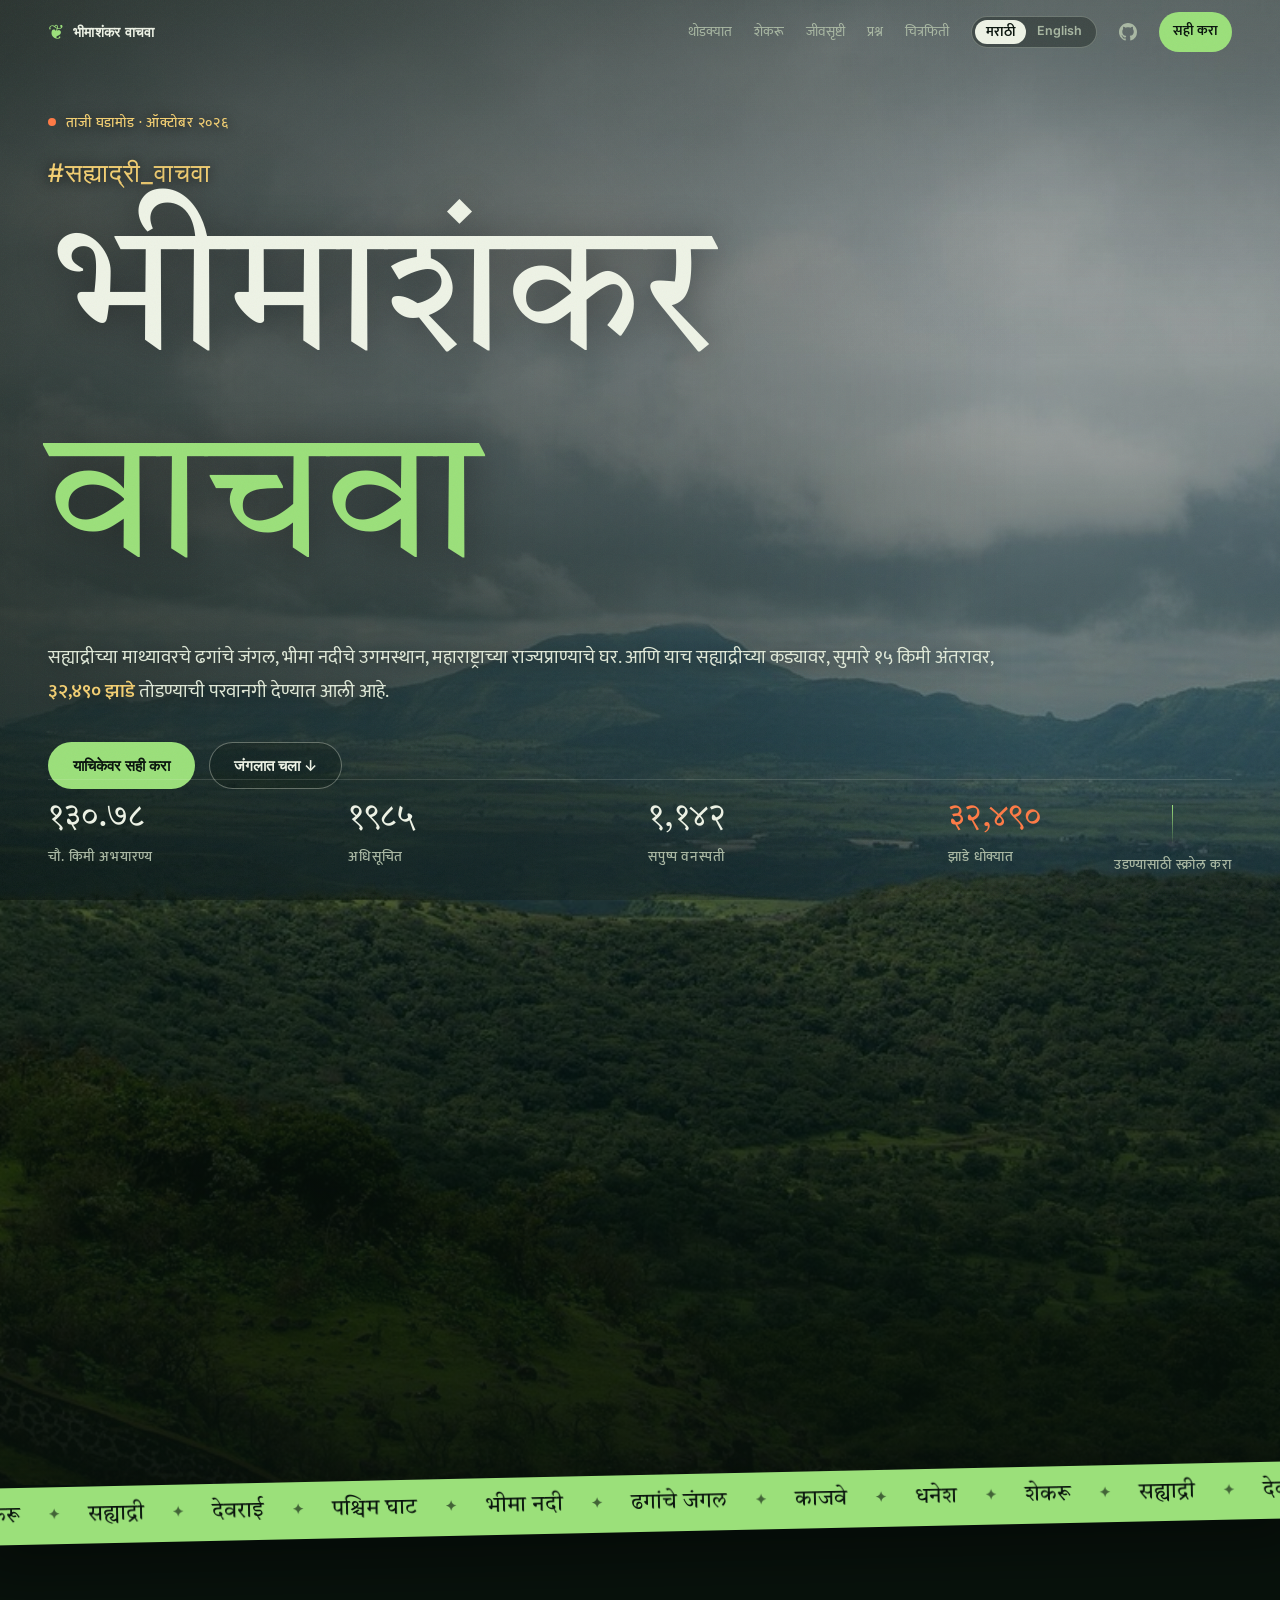
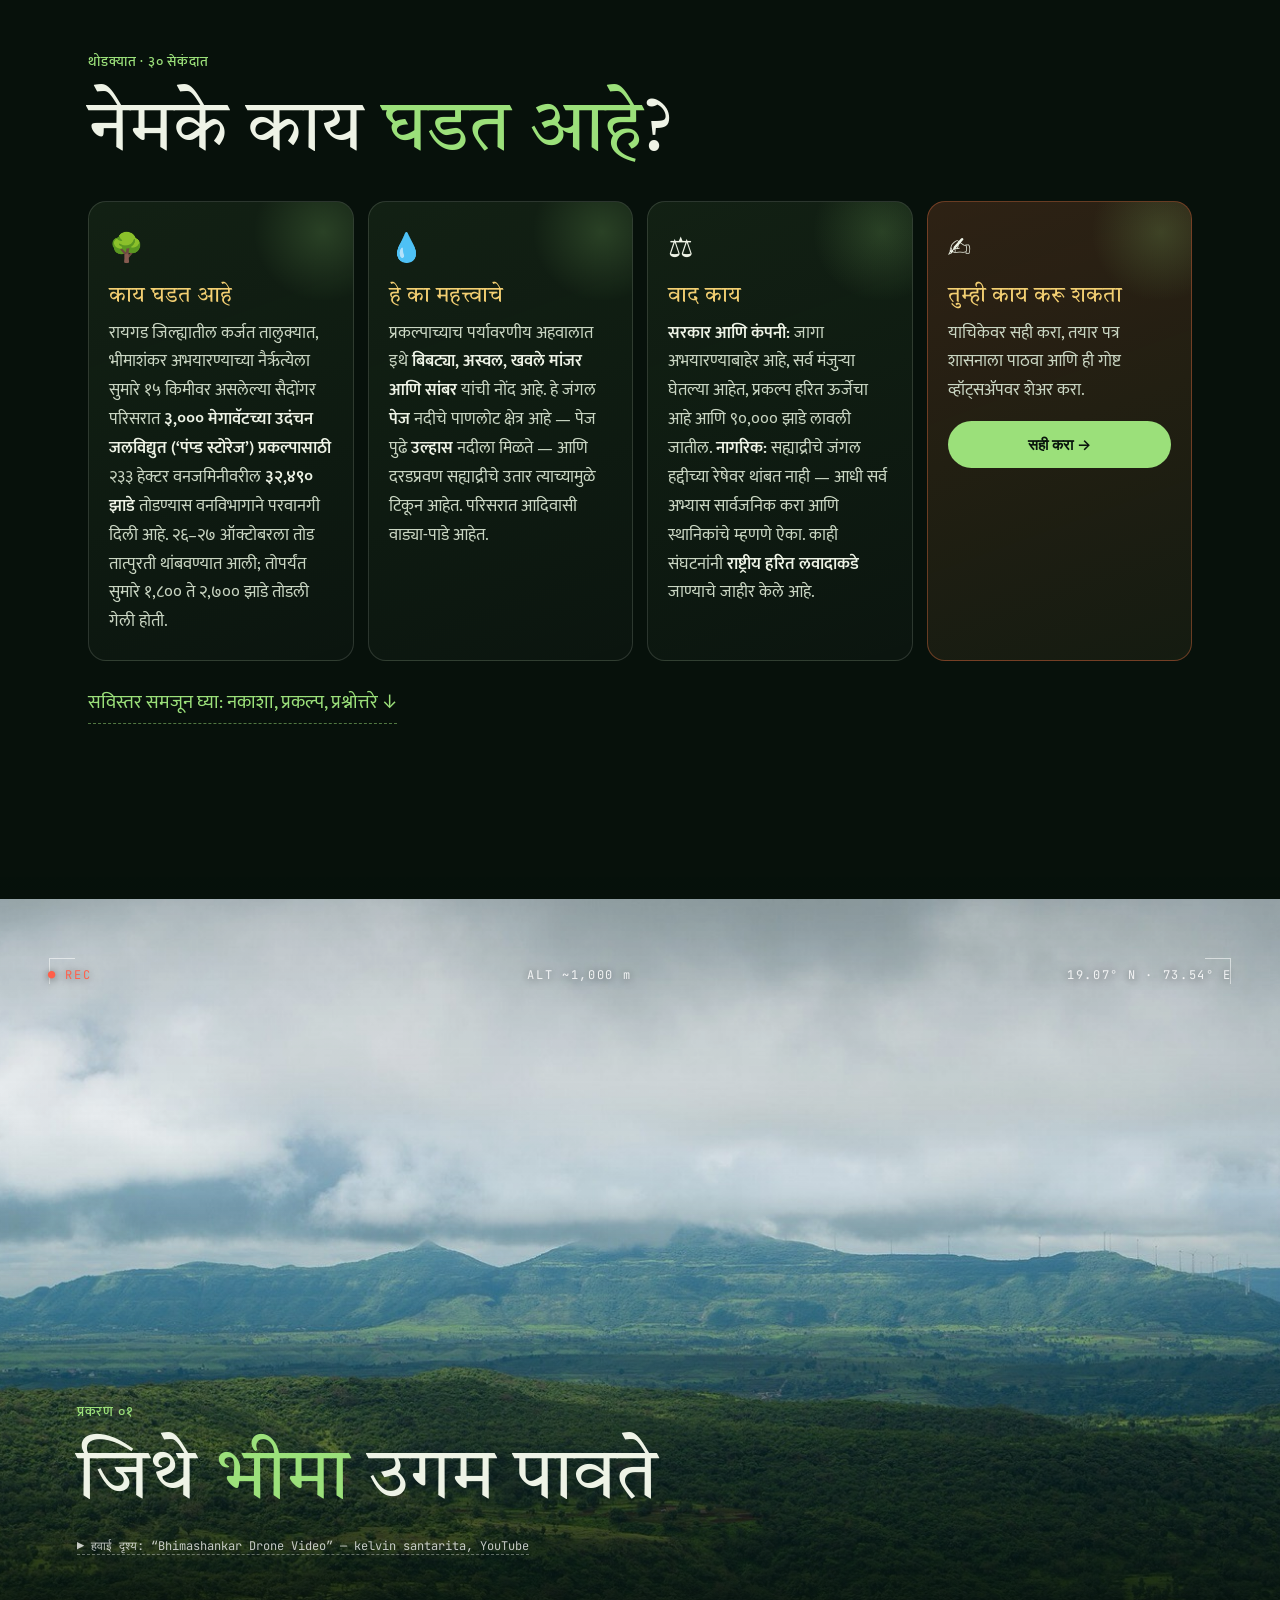
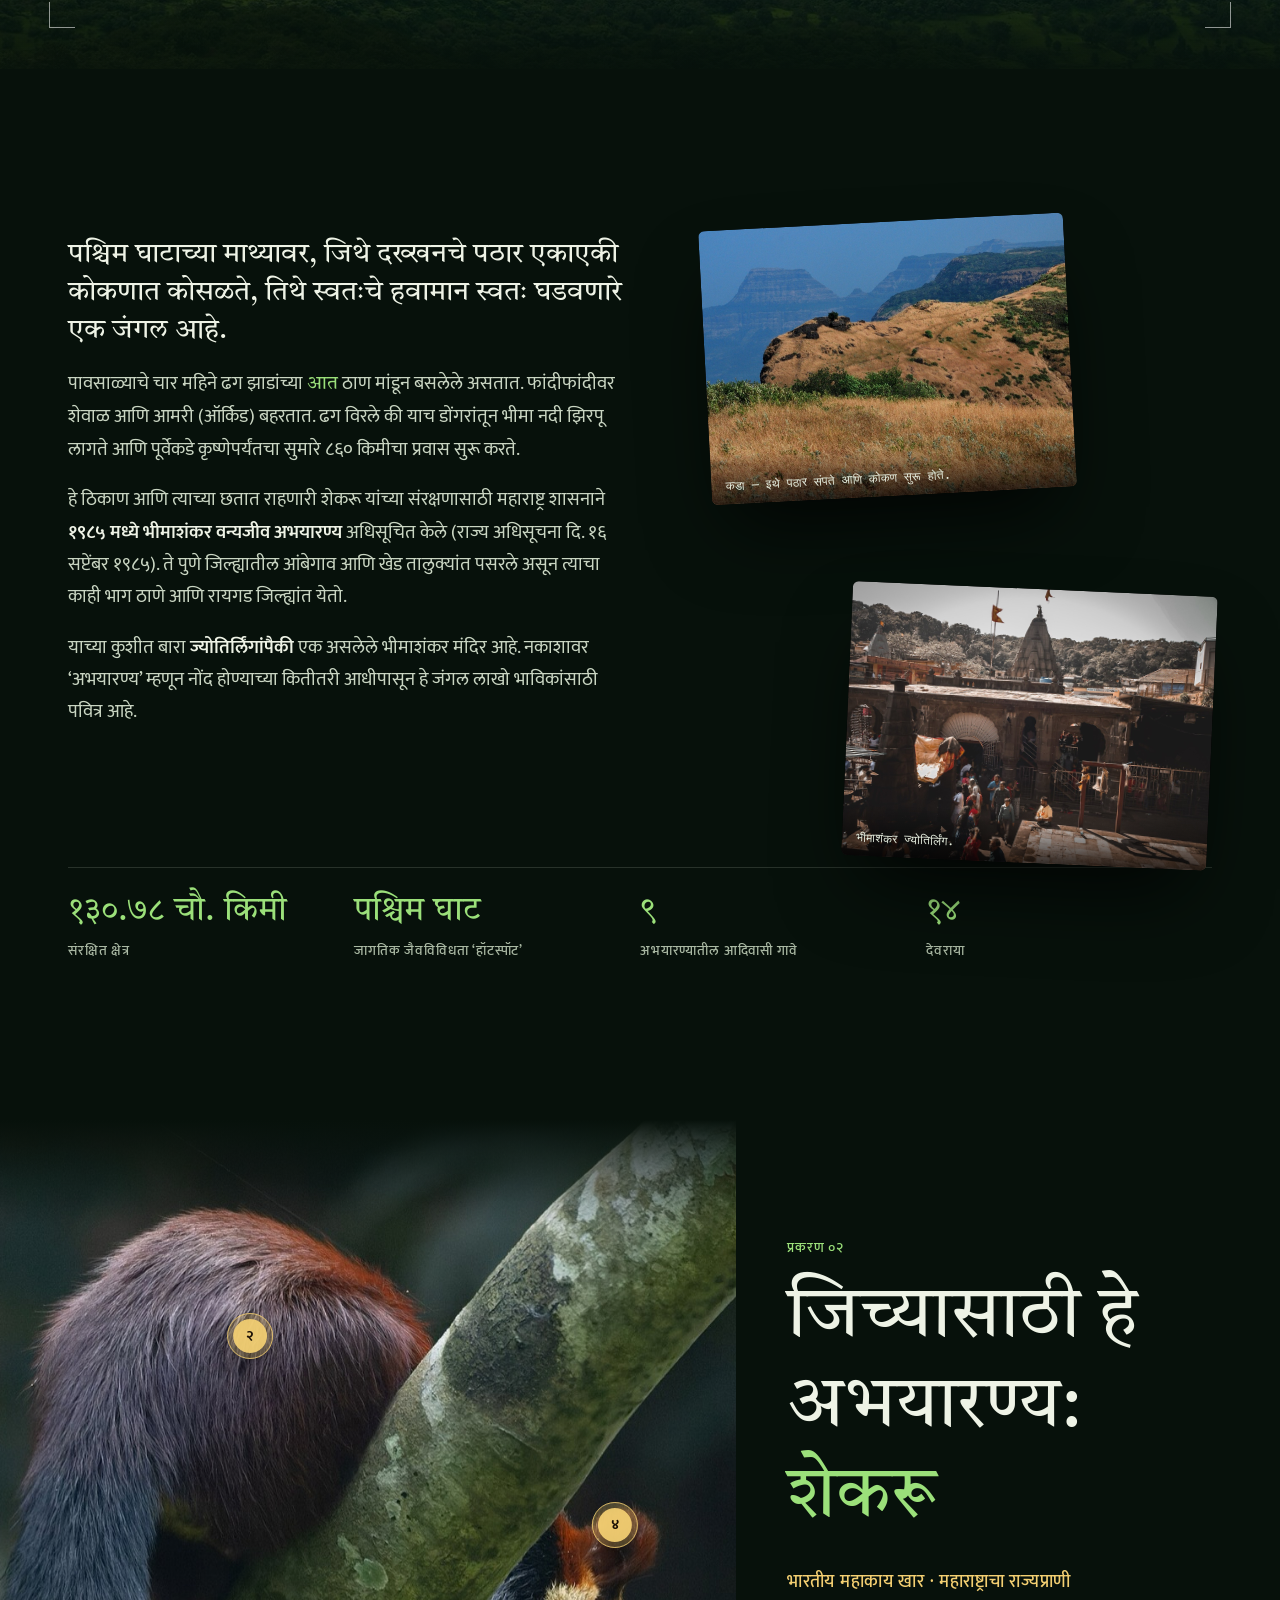
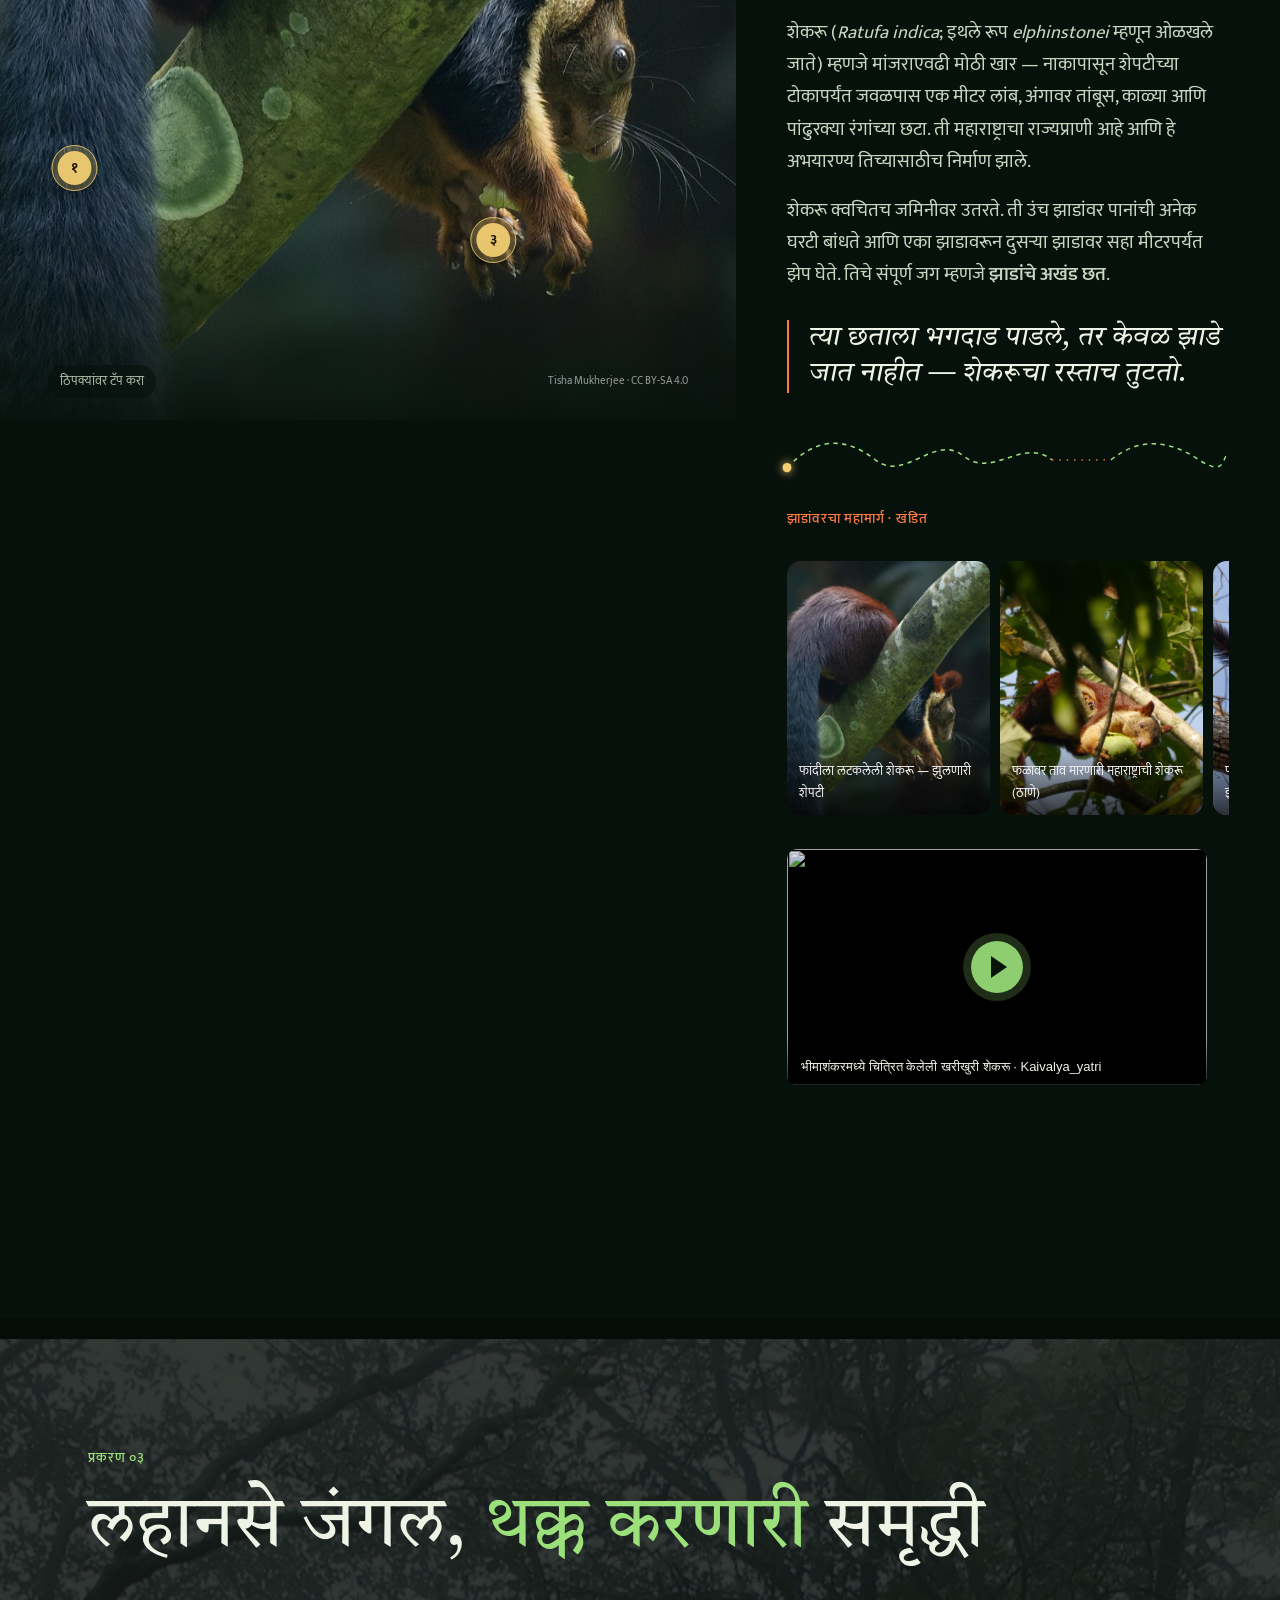
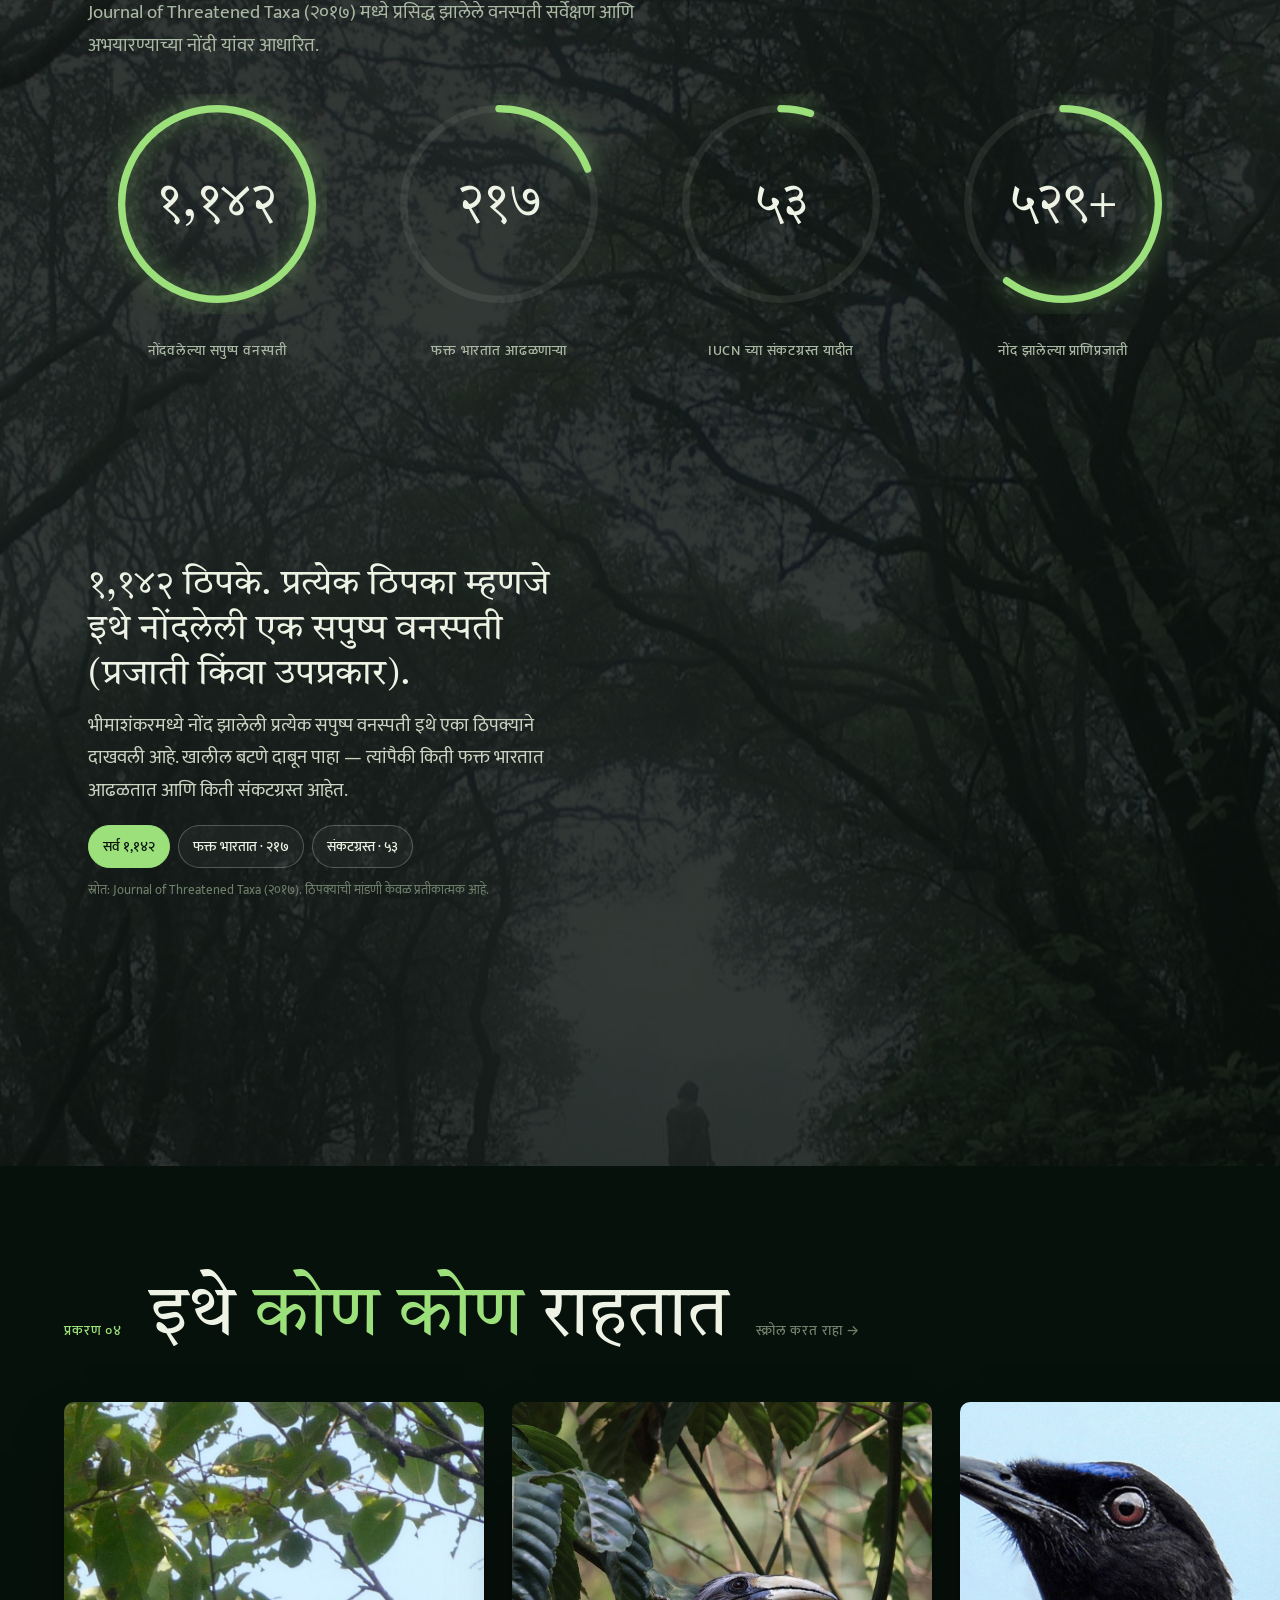
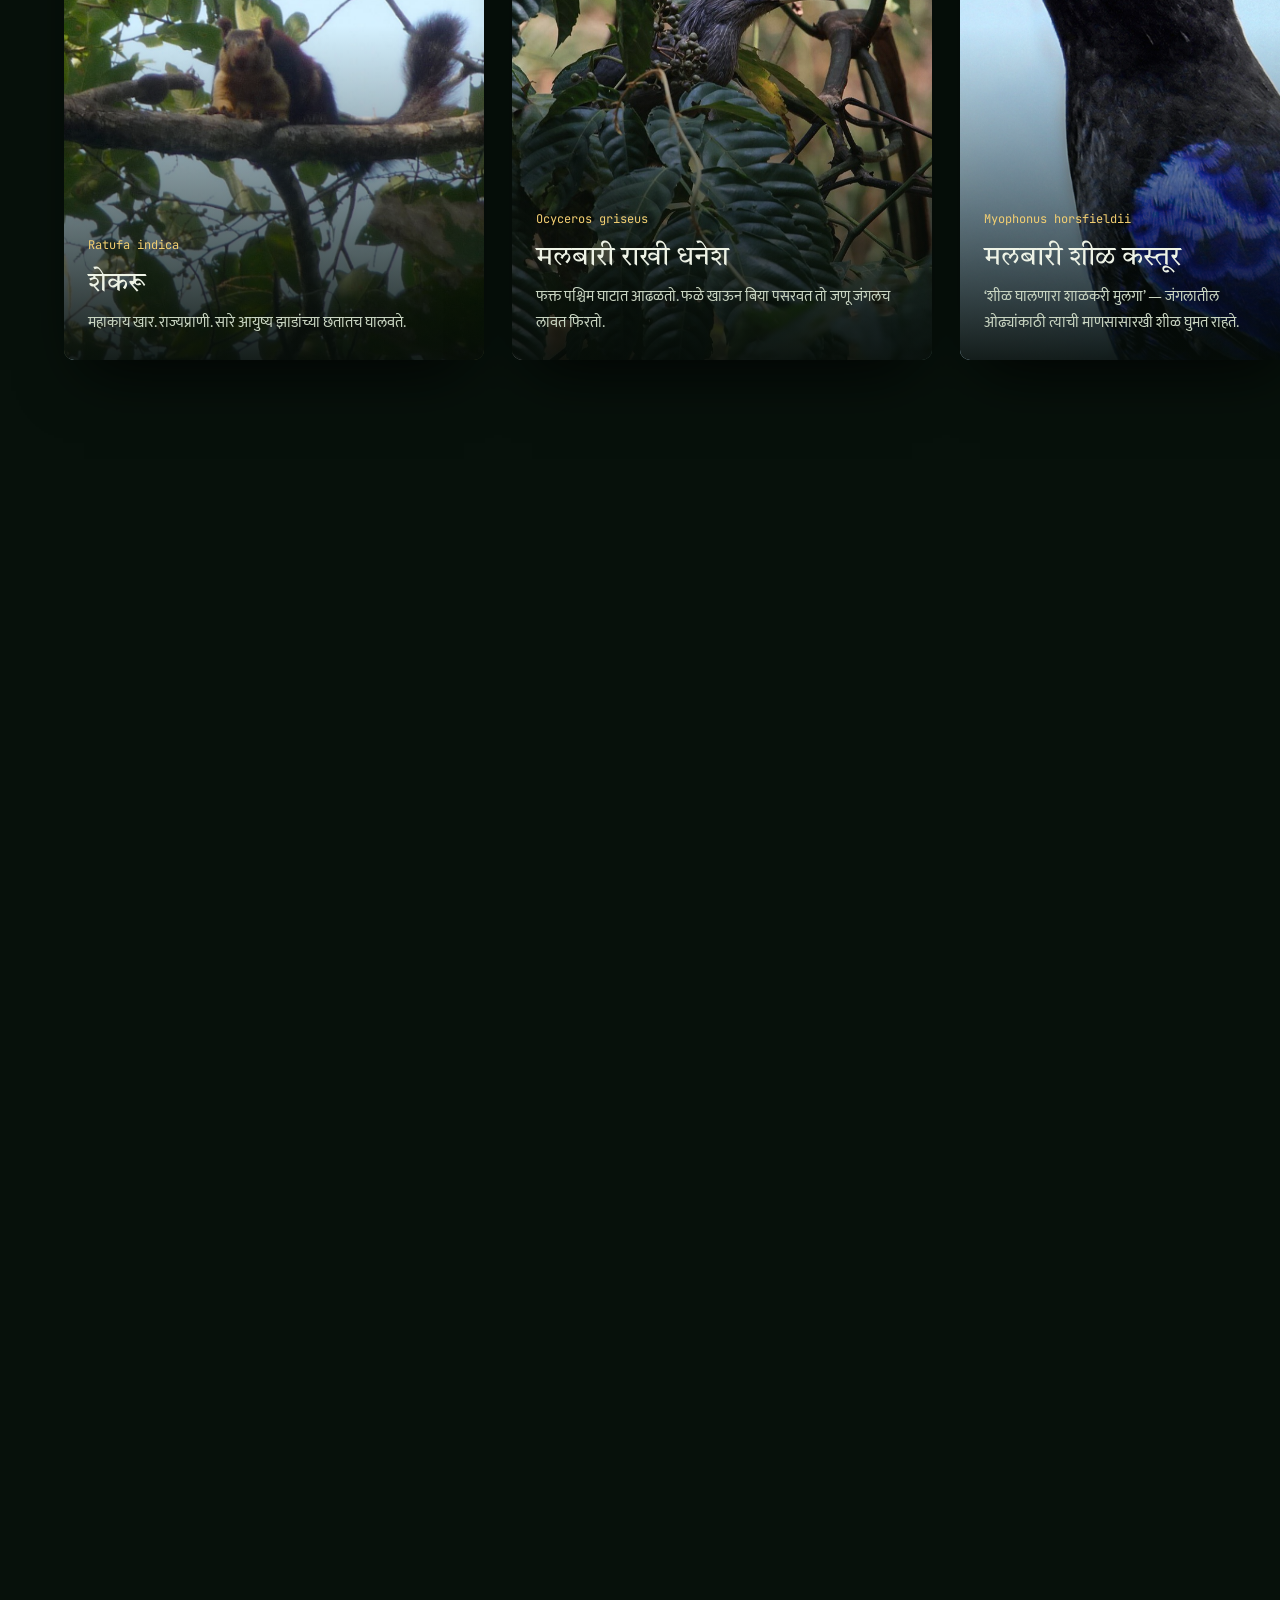
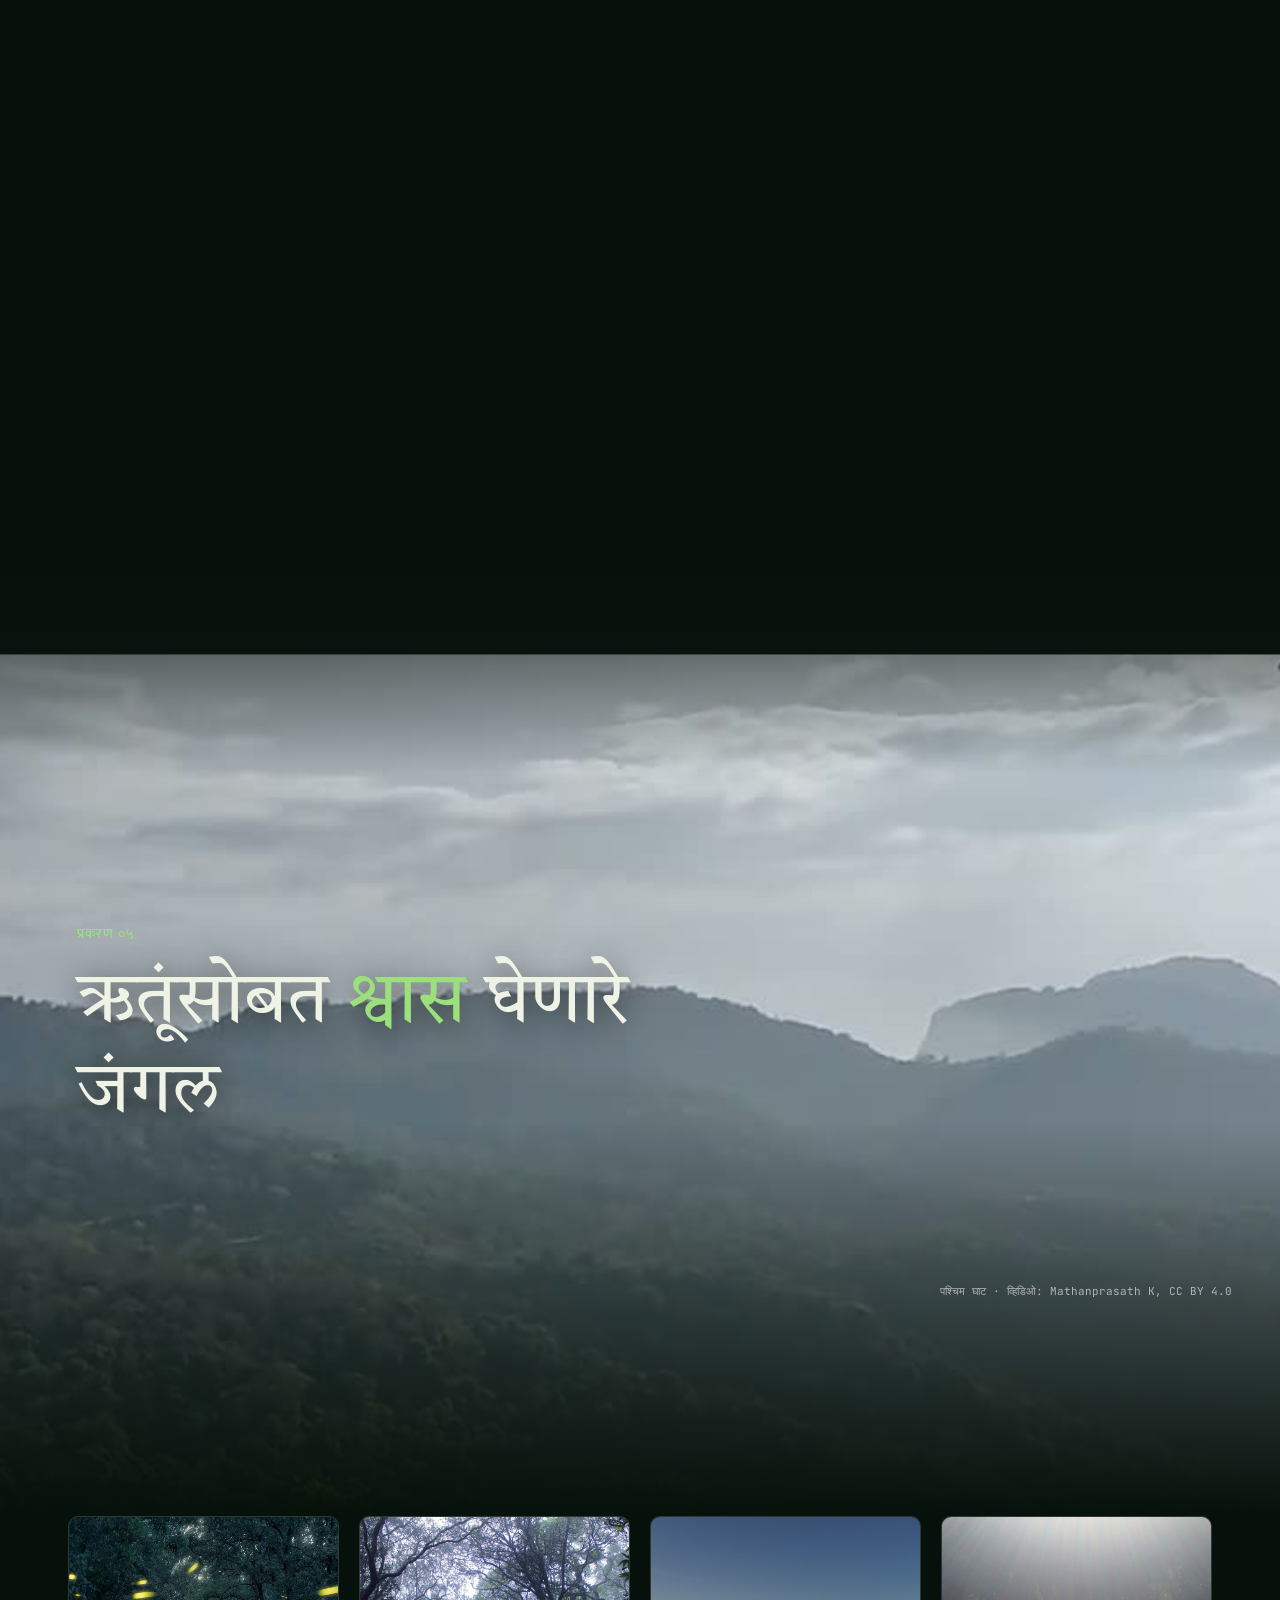
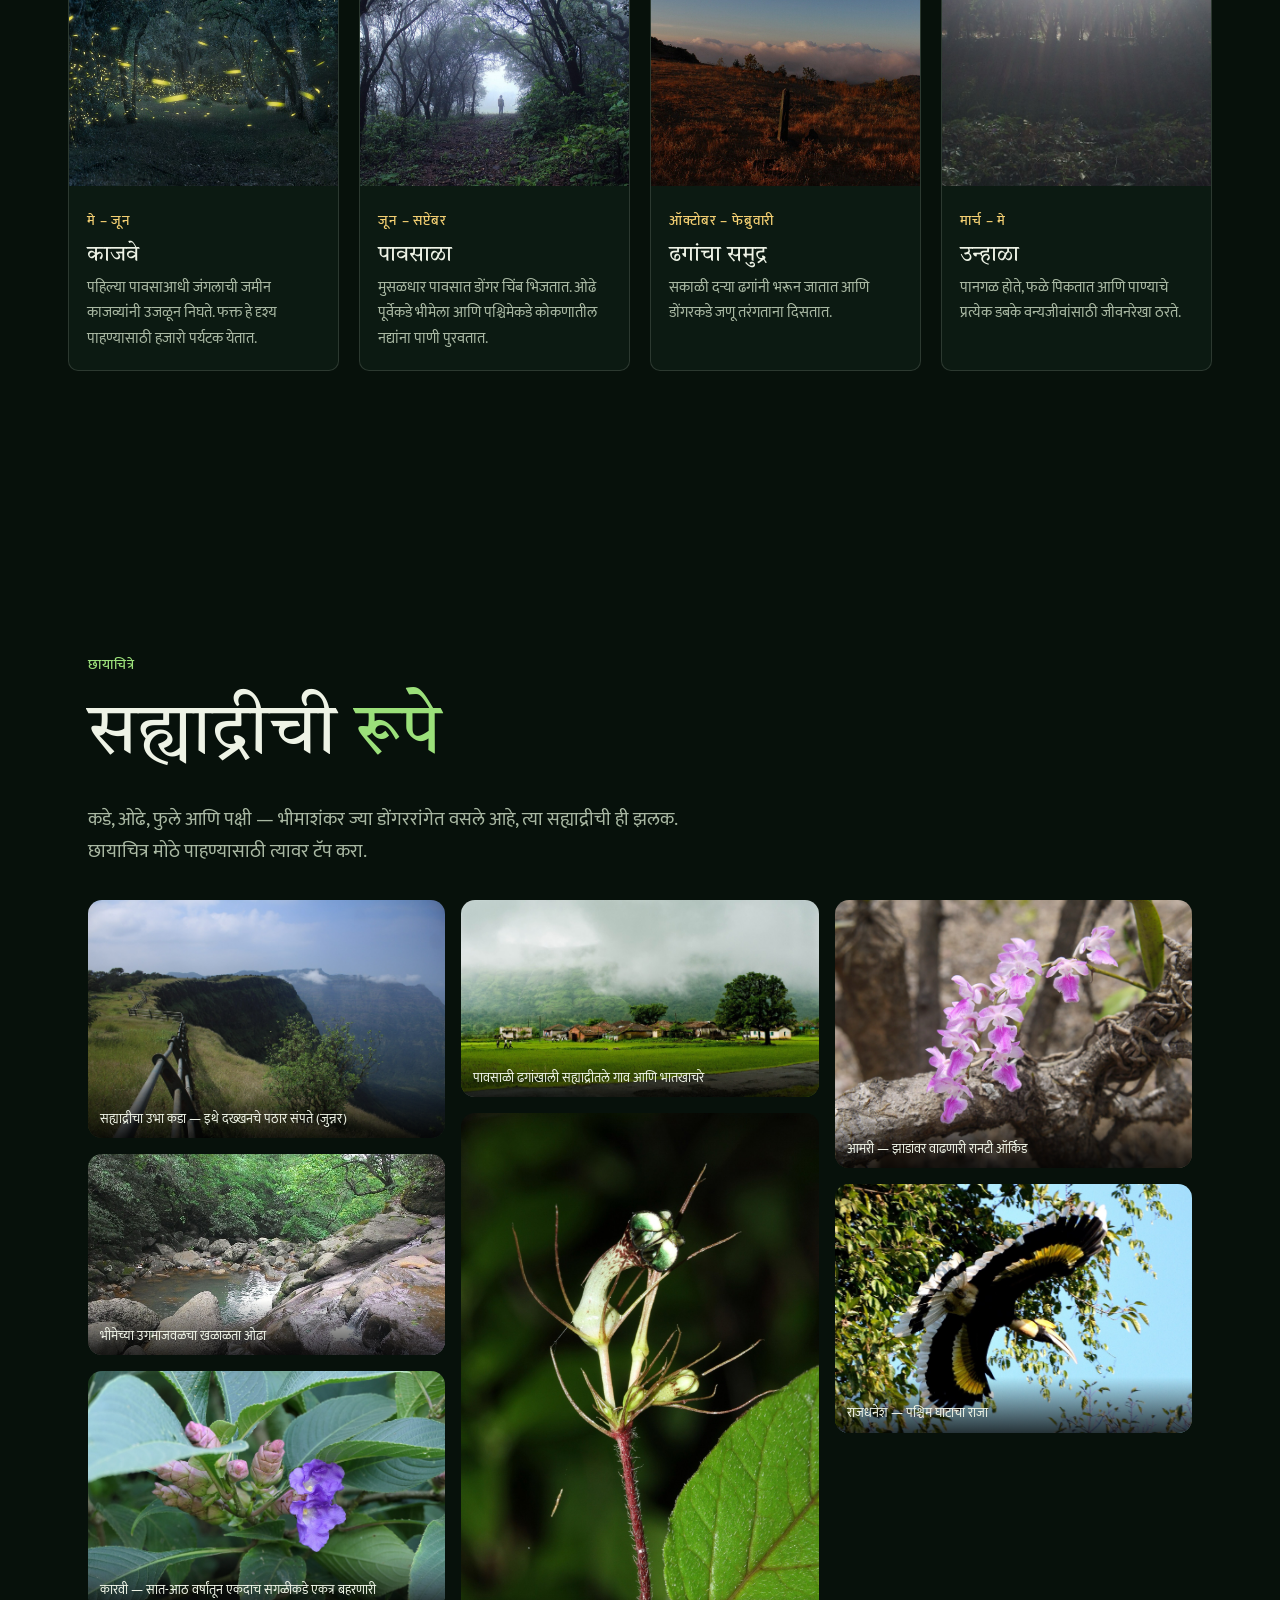
==== index.html @ 5ca63705 "Fact-checked content in both languages, formal Marathi, satellite map with real rivers and sanctuary" ====
<!doctype html>
<html lang="mr">
<head>
<meta charset="utf-8">
<meta name="viewport" content="width=device-width, initial-scale=1">
<title>भीमाशंकर वाचवा</title>
<meta name="description" content="भीमाशंकर — सह्याद्रीच्या माथ्यावरचे ढगांचे जंगल आणि शेकरूचे घर. इथल्या जैवविविधतेची चित्रमय गोष्ट, आणि त्याच सह्याद्रीत, अभयारण्यापासून सुमारे १५ किमीवर, वीजप्रकल्पासाठी होणारी ३२,४९० झाडांची तोड थांबवण्यासाठी याचिका.">
<meta property="og:title" content="भीमाशंकर वाचवा · Save Bhimashankar">
<meta property="og:description" content="१३० चौ. किमी ढगांचे जंगल. एक राज्यप्राणी. आणि त्याच सह्याद्रीत ३२,४९० झाडांवर कुऱ्हाड.">
<meta property="og:image" content="img/hero.jpg">
<meta name="theme-color" content="#08120c">
<link rel="preconnect" href="https://fonts.googleapis.com"><link rel="preconnect" href="https://fonts.gstatic.com" crossorigin>
<link href="https://fonts.googleapis.com/css2?family=Fraunces:ital,opsz,wght@0,9..144,300..800;1,9..144,300..700&family=Inter:wght@400;500;600&family=JetBrains+Mono:wght@400;500&family=Tiro+Devanagari+Marathi:ital@0;1&family=Mukta:wght@300;400;500;600&display=swap" rel="stylesheet">
<link rel="stylesheet" href="style.css?v=38f1c5e9">
<script type="importmap">{"imports":{"three":"https://cdn.jsdelivr.net/npm/three@0.160.0/build/three.module.js","three/addons/":"https://cdn.jsdelivr.net/npm/three@0.160.0/examples/jsm/"}}</script>
<script type="module" src="forest.js?v=a765c463"></script>
<script src="https://cdn.jsdelivr.net/npm/d3@7.9.0/dist/d3.min.js" defer></script>
<script src="issue.js?v=01e0eed6" defer></script>
</head>
<body>
<canvas id="forest" aria-hidden="true"></canvas>
<div class="grain" aria-hidden="true"></div>
<div id="prog"><i></i></div>

<header id="top">
  <a class="brand" href="#hero"><span class="leaf">❦</span> भीमाशंकर वाचवा</a>
  <nav>
    <a class="nl" href="#brief">थोडक्यात</a><a class="nl" href="#shekru">शेकरू</a><a class="nl" href="#life">जीवसृष्टी</a><a class="nl" href="#issue">प्रश्न</a><a class="nl" href="#films">चित्रफिती</a>
    <span class="lsw" role="group" aria-label="Language"><a href="./" lang="mr" class="on" aria-current="page">मराठी</a><a href="en/" lang="en">English</a></span>
    <a class="gh" href="https://github.com/KanurkarPrateek" target="_blank" rel="noopener" aria-label="GitHub"><svg viewBox="0 0 16 16" width="18" height="18"><path fill="currentColor" d="M8 0C3.58 0 0 3.58 0 8c0 3.54 2.29 6.53 5.47 7.59.4.07.55-.17.55-.38 0-.19-.01-.82-.01-1.49-2.01.37-2.53-.49-2.69-.94-.09-.23-.48-.94-.82-1.13-.28-.15-.68-.52-.01-.53.63-.01 1.08.58 1.23.82.72 1.21 1.87.87 2.33.66.07-.52.28-.87.51-1.07-1.78-.2-3.64-.89-3.64-3.95 0-.87.31-1.59.82-2.15-.08-.2-.36-1.02.08-2.12 0 0 .67-.21 2.2.82.64-.18 1.32-.27 2-.27.68 0 1.36.09 2 .27 1.53-1.04 2.2-.82 2.2-.82.44 1.1.16 1.92.08 2.12.51.56.82 1.27.82 2.15 0 3.07-1.87 3.75-3.65 3.95.29.25.54.73.54 1.48 0 1.07-.01 1.93-.01 2.2 0 .21.15.46.55.38A8.013 8.013 0 0016 8c0-4.42-3.58-8-8-8z"/></svg></a>
    <a class="cta" href="#sign">सही करा</a>
  </nav>
</header>

<section id="hero" class="gl-zone" data-scene="hero">
  <div class="hero-in">
    <p class="kicker"><span class="pulse"></span> ताजी घडामोड · ऑक्टोबर २०२६</p>
    <h1><span class="sm">#सह्याद्री_वाचवा</span><span class="lg">भीमाशंकर <em>वाचवा</em></span></h1>
    <p class="lede">सह्याद्रीच्या माथ्यावरचे ढगांचे जंगल, भीमा नदीचे उगमस्थान, महाराष्ट्राच्या राज्यप्राण्याचे घर. आणि याच सह्याद्रीच्या कड्यावर, सुमारे १५ किमी अंतरावर, <b>३२,४९० झाडे</b> तोडण्याची परवानगी देण्यात आली आहे.</p>
    <div class="hero-cta"><a class="btn solid" href="#sign">याचिकेवर सही करा</a><a class="btn ghost" href="#forest-ch">जंगलात चला ↓</a></div>
    <p class="visits" hidden><span class="eye"></span><b data-visits>०</b> जणांनी ही गोष्ट पाहिली</p>
    <div class="hero-foot">
      <div><b>१३०.७८</b><span>चौ. किमी अभयारण्य</span></div>
      <div><b>१९८५</b><span>अधिसूचित</span></div>
      <div><b>१,१४२</b><span>सपुष्प वनस्पती</span></div>
      <div><b>३२,४९०</b><span>झाडे धोक्यात</span></div>
    </div>
  </div>
  <div class="scrollcue"><i></i>उडण्यासाठी स्क्रोल करा</div>
</section>

<div class="ribbon"><div class="track">
  <span>शेकरू</span><b>✦</b><span>सह्याद्री</span><b>✦</b><span>देवराई</span><b>✦</b><span>पश्चिम घाट</span><b>✦</b><span>भीमा नदी</span><b>✦</b><span>ढगांचे जंगल</span><b>✦</b><span>काजवे</span><b>✦</b><span>धनेश</span><b>✦</b><span>शेकरू</span><b>✦</b><span>सह्याद्री</span><b>✦</b><span>देवराई</span><b>✦</b><span>पश्चिम घाट</span><b>✦</b><span>भीमा नदी</span><b>✦</b><span>ढगांचे जंगल</span><b>✦</b><span>काजवे</span><b>✦</b><span>धनेश</span><b>✦</b>
</div></div>

<section id="brief" class="chap solid">
  <div class="wrap">
    <p class="chapno reveal">थोडक्यात · ३० सेकंदात</p>
    <h2 class="reveal">नेमके काय <em>घडत आहे</em>?</h2>
    <div class="brief">
      <article class="bc reveal"><span class="bi">🌳</span><h3>काय घडत आहे</h3><p>रायगड जिल्ह्यातील कर्जत तालुक्यात, भीमाशंकर अभयारण्याच्या नैर्ऋत्येला सुमारे १५ किमीवर असलेल्या सैदोंगर परिसरात <b>३,००० मेगावॅटच्या उदंचन जलविद्युत (‘पंप्ड स्टोरेज’) प्रकल्पासाठी</b> २३३ हेक्टर वनजमिनीवरील <b>३२,४९० झाडे</b> तोडण्यास वनविभागाने परवानगी दिली आहे. २६–२७ ऑक्टोबरला तोड तात्पुरती थांबवण्यात आली; तोपर्यंत सुमारे १,८०० ते २,७०० झाडे तोडली गेली होती.</p></article>
      <article class="bc reveal"><span class="bi">💧</span><h3>हे का महत्त्वाचे</h3><p>प्रकल्पाच्याच पर्यावरणीय अहवालात इथे <b>बिबट्या, अस्वल, खवले मांजर आणि सांबर</b> यांची नोंद आहे. हे जंगल <b>पेज</b> नदीचे पाणलोट क्षेत्र आहे — पेज पुढे <b>उल्हास</b> नदीला मिळते — आणि दरडप्रवण सह्याद्रीचे उतार त्याच्यामुळे टिकून आहेत. परिसरात आदिवासी वाड्या-पाडे आहेत.</p></article>
      <article class="bc reveal"><span class="bi">⚖️</span><h3>वाद काय</h3><p><b>सरकार आणि कंपनी:</b> जागा अभयारण्याबाहेर आहे, सर्व मंजुऱ्या घेतल्या आहेत, प्रकल्प हरित ऊर्जेचा आहे आणि ९०,००० झाडे लावली जातील. <b>नागरिक:</b> सह्याद्रीचे जंगल हद्दीच्या रेषेवर थांबत नाही — आधी सर्व अभ्यास सार्वजनिक करा आणि स्थानिकांचे म्हणणे ऐका. काही संघटनांनी <b>राष्ट्रीय हरित लवादाकडे</b> जाण्याचे जाहीर केले आहे.</p></article>
      <article class="bc act reveal"><span class="bi">✍️</span><h3>तुम्ही काय करू शकता</h3><p>याचिकेवर सही करा, तयार पत्र शासनाला पाठवा आणि ही गोष्ट व्हॉट्सॲपवर शेअर करा.</p><a class="btn solid" href="#sign">सही करा →</a></article>
    </div>
    <a class="more reveal" href="#issue">सविस्तर समजून घ्या: नकाशा, प्रकल्प, प्रश्नोत्तरे ↓</a>
  </div>
</section>

<section id="forest-ch" class="chap solid">
  <div class="drone" data-par>
    <img src="img/hero2.jpg" alt="" class="kb kb-a">
    <div class="ytbg" data-yt="ZCVe-rup3-g" data-start="12"></div>
    <div class="drone-hud"><span>● REC</span><span>ALT ~1,000 m</span><span>19.07° N · 73.54° E</span></div>
    <div class="drone-cap">
      <p class="chapno">प्रकरण ०१</p>
      <h2>जिथे <em>भीमा</em> उगम पावते</h2>
      <a class="vcredit" href="https://www.youtube.com/watch?v=ZCVe-rup3-g" target="_blank" rel="noopener">▶ हवाई दृश्य: “Bhimashankar Drone Video” — kelvin santarita, YouTube</a>
    </div>
  </div>
  <div class="split">
    <div class="txt reveal">
      <p class="big">पश्चिम घाटाच्या माथ्यावर, जिथे दख्खनचे पठार एकाएकी कोकणात कोसळते, तिथे स्वतःचे हवामान स्वतः घडवणारे एक जंगल आहे.</p>
      <p>पावसाळ्याचे चार महिने ढग झाडांच्या <em>आत</em> ठाण मांडून बसलेले असतात. फांदीफांदीवर शेवाळ आणि आमरी (ऑर्किड) बहरतात. ढग विरले की याच डोंगरांतून भीमा नदी झिरपू लागते आणि पूर्वेकडे कृष्णेपर्यंतचा सुमारे ८६० किमीचा प्रवास सुरू करते.</p>
      <p>हे ठिकाण आणि त्याच्या छतात राहणारी शेकरू यांच्या संरक्षणासाठी महाराष्ट्र शासनाने <b>१९८५ मध्ये भीमाशंकर वन्यजीव अभयारण्य</b> अधिसूचित केले (राज्य अधिसूचना दि. १६ सप्टेंबर १९८५). ते पुणे जिल्ह्यातील आंबेगाव आणि खेड तालुक्यांत पसरले असून त्याचा काही भाग ठाणे आणि रायगड जिल्ह्यांत येतो.</p>
      <p>याच्या कुशीत बारा <b>ज्योतिर्लिंगांपैकी</b> एक असलेले भीमाशंकर मंदिर आहे. नकाशावर ‘अभयारण्य’ म्हणून नोंद होण्याच्या कितीतरी आधीपासून हे जंगल लाखो भाविकांसाठी पवित्र आहे.</p>
    </div>
    <div class="stack" data-par="0.12">
      <figure class="ph tilt-l"><img src="img/ghats.jpg" alt="" loading="lazy"><figcaption>कडा — इथे पठार संपते आणि कोकण सुरू होते.</figcaption></figure>
      <figure class="ph tilt-r"><img src="img/temple.jpg" alt="" loading="lazy"><figcaption>भीमाशंकर ज्योतिर्लिंग.</figcaption></figure>
    </div>
  </div>
  <div class="factbar reveal">
    <div><b>१३०.७८ चौ. किमी</b><span>संरक्षित क्षेत्र</span></div>
    <div><b>पश्चिम घाट</b><span>जागतिक जैवविविधता ‘हॉटस्पॉट’</span></div>
    <div><b>९</b><span>अभयारण्यातील आदिवासी गावे</span></div>
    <div><b>१४</b><span>देवराया</span></div>
  </div>
</section>

<section id="shekru" class="chap solid">
  <div class="shekru">
    <div class="sq-head reveal">
      <p class="chapno">प्रकरण ०२</p>
      <h2>जिच्यासाठी हे अभयारण्य: <em>शेकरू</em></h2>
      <p class="mr-line">भारतीय महाकाय खार · महाराष्ट्राचा राज्यप्राणी</p>
    </div>
    <div class="sq-stage">
      <div id="sqPhoto" class="s3d sqp">
        <img class="sqp-img" src="img/x/shekru-hanging.jpg" alt="फांदीवरून खाली लटकलेली शेकरू">
        <button class="hs" data-at="tail" data-x="26" data-y="72" data-t="शेपूट" data-p="जवळपास शरीराइतकेच लांब (सरासरी ४५, कमाल सुमारे ६० सेमी), झुबकेदार शेपूट. सहा मीटरच्या झेपेत तोल सांभाळणारे सुकाणू — आणि झोपताना पांघरूण."><i>१</i></button>
        <button class="hs" data-at="back" data-x="39" data-y="24" data-t="तांबूस-काळी लव" data-p="उत्तर सह्याद्रीतील रूप (अनेकदा <i>elphinstonei</i> म्हणून ओळखले जाणारे): गडद तांबूस-काळी पाठ, पांढुरके पोट. नाकापासून शेपटीच्या टोकापर्यंत जवळपास १ मीटर, वजन दीड ते दोन किलो."><i>२</i></button>
        <button class="hs" data-at="hand" data-x="57" data-y="80" data-t="हात आणि आहार" data-p="फळे, बिया, फुले, कोवळी पाने आणि साल. अन्न दोन्ही हातांत धरून खाते आणि बिया पसरवून नवे जंगल रुजवते."><i>३</i></button>
        <button class="hs" data-at="head" data-x="66" data-y="45" data-t="सावध कान-डोळे" data-p="गरुड आणि बिबट्यांवर सतत नजर. धोका दिसला की मोठ्याने ओरडते किंवा खोडाला अंग चिकटवून निश्चल होते. उंच झाडांवर पानांची अनेक घरटी बांधते."><i>४</i></button>
        <div class="hs-card" role="status"><b></b><p></p><small>बंद करण्यासाठी टॅप करा</small></div>
        <div class="s3d-ui"><span class="s3d-hint">ठिपक्यांवर टॅप करा</span><span class="sqp-cr">Tisha Mukherjee · CC BY-SA 4.0</span></div>
      </div>
    </div>
    <div class="sq-txt reveal">
      <p>शेकरू (<i>Ratufa indica</i>; इथले रूप <i>elphinstonei</i> म्हणून ओळखले जाते) म्हणजे मांजराएवढी मोठी खार — नाकापासून शेपटीच्या टोकापर्यंत जवळपास एक मीटर लांब, अंगावर तांबूस, काळ्या आणि पांढुरक्या रंगांच्या छटा. ती महाराष्ट्राचा राज्यप्राणी आहे आणि हे अभयारण्य तिच्यासाठीच निर्माण झाले.</p>
      <p>शेकरू क्वचितच जमिनीवर उतरते. ती उंच झाडांवर पानांची अनेक घरटी बांधते आणि एका झाडावरून दुसऱ्या झाडावर सहा मीटरपर्यंत झेप घेते. तिचे संपूर्ण जग म्हणजे <b>झाडांचे अखंड छत</b>.</p>
      <div class="pull">त्या छताला भगदाड पाडले, तर केवळ झाडे जात नाहीत — शेकरूचा रस्ताच तुटतो.</div>
      <div class="canopy-line" aria-hidden="true"><svg viewBox="0 0 600 90" preserveAspectRatio="none"><path class="cl" d="M0 60 C 40 20, 80 20, 120 50 S 200 15, 240 45 S 320 20, 360 50"/><path class="cl gap" d="M360 50 L 440 50"/><path class="cl" d="M440 50 C 480 20, 520 25, 560 50 S 590 40, 600 45"/><circle class="sq" r="6" cx="0" cy="60"/></svg><span>झाडांवरचा महामार्ग · खंडित</span></div>
      <div class="sq-gal" id="sqGal"><figure><img src="img/x/shekru-hanging.jpg" alt="" loading="lazy"><figcaption>फांदीला लटकलेली शेकरू — झुलणारी शेपटी</figcaption></figure><figure><img src="img/x/shekru-eating.jpg" alt="" loading="lazy"><figcaption>फळावर ताव मारणारी महाराष्ट्राची शेकरू (ठाणे)</figcaption></figure><figure><img src="img/x/shekru-branch.jpg" alt="" loading="lazy"><figcaption>फांदीवरून धावताना उंचावलेली झुबकेदार शेपटी</figcaption></figure><figure><img src="img/x/shekru-tail.jpg" alt="" loading="lazy"><figcaption>फांदीवर विसावलेली शेकरू</figcaption></figure><figure><img src="img/x/shekru-upside-down.jpg" alt="" loading="lazy"><figcaption>खोडावरून डोके खाली करून उतरताना</figcaption></figure><figure><img src="img/x/shekru-forest.jpg" alt="" loading="lazy"><figcaption>हिरव्या छतात आरामात अंग पसरून पहुडलेली</figcaption></figure></div>
      <button class="yt mini" data-id="wZCeWE-guHY"><img src="https://i.ytimg.com/vi/wZCeWE-guHY/hqdefault.jpg" alt="" loading="lazy"><span class="play"></span><span class="yt-t">भीमाशंकरमध्ये चित्रित केलेली खरीखुरी शेकरू · Kaivalya_yatri</span></button>
    </div>
  </div>
</section>

<section id="numbers" class="chap solid dark">
  <div class="numbers-bg" data-par="0.2"><img src="img/monsoon1.jpg" alt="" loading="lazy"></div>
  <div class="wrap">
    <p class="chapno reveal">प्रकरण ०३</p>
    <h2 class="reveal">लहानसे जंगल, <em>थक्क करणारी</em> समृद्धी</h2>
    <p class="sub reveal">Journal of Threatened Taxa (२०१७) मध्ये प्रसिद्ध झालेले वनस्पती सर्वेक्षण आणि अभयारण्याच्या नोंदी यांवर आधारित.</p>
    <div class="rings">
      <div class="ring reveal" style="--p:1"><svg viewBox="0 0 120 120"><circle class="bg" cx="60" cy="60" r="52"/><circle class="fg" cx="60" cy="60" r="52"/></svg><b data-to="1142">0</b><span>नोंदवलेल्या सपुष्प वनस्पती</span></div>
      <div class="ring reveal" style="--p:.19"><svg viewBox="0 0 120 120"><circle class="bg" cx="60" cy="60" r="52"/><circle class="fg" cx="60" cy="60" r="52"/></svg><b data-to="217">0</b><span>फक्त भारतात आढळणाऱ्या</span></div>
      <div class="ring reveal" style="--p:.05"><svg viewBox="0 0 120 120"><circle class="bg" cx="60" cy="60" r="52"/><circle class="fg" cx="60" cy="60" r="52"/></svg><b data-to="53">0</b><span>IUCN च्या संकटग्रस्त यादीत</span></div>
      <div class="ring reveal" style="--p:.6"><svg viewBox="0 0 120 120"><circle class="bg" cx="60" cy="60" r="52"/><circle class="fg" cx="60" cy="60" r="52"/></svg><b data-to="529" data-suf="+">0</b><span>नोंद झालेल्या प्राणिप्रजाती</span></div>
    </div>
    <div class="flora reveal">
      <div class="flora-txt">
        <h3>१,१४२ ठिपके. प्रत्येक ठिपका म्हणजे इथे नोंदलेली एक सपुष्प वनस्पती (प्रजाती किंवा उपप्रकार).</h3>
        <p>भीमाशंकरमध्ये नोंद झालेली प्रत्येक सपुष्प वनस्पती इथे एका ठिपक्याने दाखवली आहे. खालील बटणे दाबून पाहा — त्यांपैकी किती फक्त भारतात आढळतात आणि किती संकटग्रस्त आहेत.</p>
        <div class="chips" role="group">
          <button class="chip on" data-k="all">सर्व १,१४२</button>
          <button class="chip gold" data-k="end">फक्त भारतात · २१७</button>
          <button class="chip ember" data-k="thr">संकटग्रस्त · ५३</button>
        </div>
        <p class="tiny">स्रोत: Journal of Threatened Taxa (२०१७). ठिपक्यांची मांडणी केवळ प्रतीकात्मक आहे.</p>
      </div>
      <svg id="plants" viewBox="0 0 400 400" role="img" aria-label="१,१४२ वनस्पती प्रजातींचा तक्ता"></svg>
    </div>
  </div>
</section>

<section id="life" class="hscroll">
  <div class="hs-sticky">
    <div class="hs-head"><p class="chapno">प्रकरण ०४</p><h2>इथे <em>कोण कोण</em> राहतात</h2><p class="hint">स्क्रोल करत राहा →</p></div>
    <div class="hs-track">
      <article class="sp"><img src="img/shekru.jpg" alt="" loading="lazy"><div class="sp-t"><i>Ratufa indica</i><h3>शेकरू</h3><p>महाकाय खार. राज्यप्राणी. सारे आयुष्य झाडांच्या छतातच घालवते.</p></div></article>
      <article class="sp"><img src="img/hornbill.jpg" alt="" loading="lazy"><div class="sp-t"><i>Ocyceros griseus</i><h3>मलबारी राखी धनेश</h3><p>फक्त पश्चिम घाटात आढळतो. फळे खाऊन बिया पसरवत तो जणू जंगलच लावत फिरतो.</p></div></article>
      <article class="sp tall"><img src="img/thrush.jpg" alt="" loading="lazy"><div class="sp-t"><i>Myophonus horsfieldii</i><h3>मलबारी शीळ कस्तूर</h3><p>‘शीळ घालणारा शाळकरी मुलगा’ — जंगलातील ओढ्यांकाठी त्याची माणसासारखी शीळ घुमत राहते.</p></div></article>
      <article class="sp tall"><img src="img/x/malabar-pit-viper.jpg" alt="" loading="lazy"><div class="sp-t"><i>Craspedocephalus malabaricus</i><h3>चापड्याचा अधिवास</h3><p>ओलसर, शेवाळलेली झुडपे — जिथे हिरवा चापडा तासन्‌तास स्तब्ध बसून सावजाची वाट पाहतो.</p></div></article>
      <article class="sp"><img src="img/x/malabar-trogon.jpg" alt="" loading="lazy"><div class="sp-t"><i>Harpactes fasciatus</i><h3>मलबारी कर्णा</h3><p>किरमिजी छातीचा लाजाळू पक्षी. फक्त दाट, अखंड जंगलातच आढळतो — म्हणूनच तो जंगलाच्या आरोग्याची खूण मानला जातो.</p></div></article>
      <article class="sp"><img src="img/x/leopard.jpg" alt="" loading="lazy"><div class="sp-t"><i>Panthera pardus</i><h3>बिबट्या</h3><p>अभयारण्यातील सर्वोच्च शिकारी प्राणी. रात्री जंगलातून आणि गावांच्या वेशीलगत दबक्या पावलांनी फिरतो.</p></div></article>
      <article class="sp tall"><img src="img/x/langur.jpg" alt="" loading="lazy"><div class="sp-t"><i>Semnopithecus</i><h3>वानर</h3><p>भीमाशंकर अभयारण्यातच टिपलेले छायाचित्र. पाने, फळे आणि फुले खाणारे हे वानर कळपाने झाडांवर राहतात.</p></div></article>
      <article class="sp tall"><img src="img/x/paradise-flycatcher.jpg" alt="" loading="lazy"><div class="sp-t"><i>Terpsiphone paradisi</i><h3>स्वर्गीय नर्तक</h3><p>नराची पांढरी शेपटी रिबिनीसारखी हवेत लहरते. पावसाळ्यात हा पक्षी घाटातील जंगलांत घरटे बांधतो.</p></div></article>
      <article class="sp"><img src="img/x/blue-mormon.jpg" alt="" loading="lazy"><div class="sp-t"><i>Papilio polymnestor</i><h3>ब्लू मॉरमॉन</h3><p>महाराष्ट्राचे राज्यफुलपाखरू (राणी पाकोळी). पावसाळ्यानंतर जंगलवाटांवर निळ्या मखमलीसारखे तरंगताना दिसते.</p></div></article>
      <article class="sp"><img src="img/x/atlas-moth.jpg" alt="" loading="lazy"><div class="sp-t"><i>Attacus taprobanis</i><h3>ॲटलास पतंग</h3><p>जगातील सर्वांत मोठ्या पतंगांपैकी एक. पंखांची टोके नागाच्या फण्यासारखी दिसतात.</p></div></article>
      <article class="sp"><img src="img/x/gliding-frog.jpg" alt="" loading="lazy"><div class="sp-t"><i>Rhacophorus malabaricus</i><h3>उडता बेडूक</h3><p>पायांच्या बोटांमधील पडद्यांच्या जोरावर एका झाडावरून दुसऱ्या झाडावर तरंगत जातो. हा पश्चिम घाटाचा खास रहिवासी.</p></div></article>
      <article class="sp"><img src="img/mantis.jpg" alt="" loading="lazy"><div class="sp-t"><i>Mantodea</i><h3>प्रार्थना कीटक</h3><p>सूर्यप्रकाशासमोर उमटलेली त्याची आकृती — अभयारण्यातच टिपलेले छायाचित्र.</p></div></article>
      <article class="sp"><img src="img/litsea.jpg" alt="" loading="lazy"><div class="sp-t"><i>Litsea josephii</i><h3>तमालपत्र कुळातील लिट्सिया</h3><p>इथे नोंद झालेल्या १,१४२ सपुष्प वनस्पतींपैकी एक. त्यांपैकी २१७ फक्त भारतातच आढळतात.</p></div></article>
      <article class="sp tall vid"><video src="video/walk.mp4" poster="video/walk.jpg" muted loop playsinline preload="none"></video><div class="sp-t"><i>पश्चिम घाट · व्हिडिओ</i><h3>जंगलाच्या आत</h3><p>पानापानात दडलेले जग — एक पायवाट, असंख्य जीव.</p></div></article>
      <article class="sp txtonly"><div class="sp-t"><i>Xantolis tomentosa</i><h3>खोंबळ, प्राचीन वेल</h3><p>१९८४ मध्ये अभयारण्यातील एका महाकाय वेलीचे वय ८००–१,००० वर्षे असावे, असा अंदाज वर्तवण्यात आला होता. म्हणजे आज दिसणाऱ्या सह्याद्रीतील अनेक किल्ल्यांपेक्षाही ती जुनी असावी.</p></div></article>
      <article class="sp glow"><img src="img/x/glowing-fungi.jpg" alt="" loading="lazy"><div class="sp-t"><i>स्वयंप्रकाशी बुरशी</i><h3>रात्री उजळणारे जंगल</h3><p>पावसाळी रात्री कुजणाऱ्या लाकडावरची बुरशी हिरवट प्रकाशात चमकते. पावसाळ्यापूर्वी लाखो काजवे एकाच लयीत लुकलुकतात.</p></div></article>
      <article class="sp txtonly"><div class="sp-t"><i>आणि बरेच काही</i><h3>बिबट्या · भेकर · पिसोरी · खवले मांजर · सांबर · वानर</h3><p>अन्न आणि पाणी शोधत फिरण्यासाठी ज्यांना अखंड जंगल लागते, असे सस्तन प्राणी.</p></div></article>
    </div>
  </div>
</section>

<section id="seasons" class="chap solid">
  <div class="layers">
    <video class="ly ly1" data-par="0.3" src="video/ghats.mp4" poster="video/ghats.jpg" muted loop playsinline autoplay preload="metadata"></video>
    <div class="ly-txt reveal">
      <p class="chapno">प्रकरण ०५</p>
      <h2>ऋतूंसोबत <em>श्वास</em> घेणारे जंगल</h2>
    </div>
    <span class="ly-credit">पश्चिम घाट · व्हिडिओ: Mathanprasath K, CC BY 4.0</span>
  </div>
  <div class="seasons">
    <div class="season reveal"><img src="img/x/fireflies.jpg" alt="" loading="lazy"><div><b>मे – जून</b><h3>काजवे</h3><p>पहिल्या पावसाआधी जंगलाची जमीन काजव्यांनी उजळून निघते. फक्त हे दृश्य पाहण्यासाठी हजारो पर्यटक येतात.</p></div></div>
    <div class="season reveal"><img src="img/x/misty-trail.jpg" alt="" loading="lazy"><div><b>जून – सप्टेंबर</b><h3>पावसाळा</h3><p>मुसळधार पावसात डोंगर चिंब भिजतात. ओढे पूर्वेकडे भीमेला आणि पश्चिमेकडे कोकणातील नद्यांना पाणी पुरवतात.</p></div></div>
    <div class="season reveal"><img src="img/sunrise1.jpg" alt="" loading="lazy"><div><b>ऑक्टोबर – फेब्रुवारी</b><h3>ढगांचा समुद्र</h3><p>सकाळी दऱ्या ढगांनी भरून जातात आणि डोंगरकडे जणू तरंगताना दिसतात.</p></div></div>
    <div class="season reveal"><img src="img/morning.jpg" alt="" loading="lazy"><div><b>मार्च – मे</b><h3>उन्हाळा</h3><p>पानगळ होते, फळे पिकतात आणि पाण्याचे प्रत्येक डबके वन्यजीवांसाठी जीवनरेखा ठरते.</p></div></div>
  </div>
</section>

<section id="sahyadri" class="chap solid">
  <div class="wrap">
    <p class="chapno reveal">छायाचित्रे</p>
    <h2 class="reveal">सह्याद्रीची <em>रूपे</em></h2>
    <p class="sub reveal">कडे, ओढे, फुले आणि पक्षी — भीमाशंकर ज्या डोंगररांगेत वसले आहे, त्या सह्याद्रीची ही झलक. छायाचित्र मोठे पाहण्यासाठी त्यावर टॅप करा.</p>
    <div class="mosaic"><figure class="w2"><img src="img/x/sahyadri-cliff.jpg" alt="" loading="lazy"><figcaption>सह्याद्रीचा उभा कडा — इथे दख्खनचे पठार संपते (जुन्नर)</figcaption></figure><figure class=""><img src="img/x/bhima-source.jpg" alt="" loading="lazy"><figcaption>भीमेच्या उगमाजवळचा खळाळता ओढा</figcaption></figure><figure class=""><img src="img/x/karvi.jpg" alt="" loading="lazy"><figcaption>कारवी — सात-आठ वर्षांतून एकदाच सगळीकडे एकत्र बहरणारी</figcaption></figure><figure class=""><img src="img/x/misty-gorge.jpg" alt="" loading="lazy"><figcaption>ढगांत लपेटलेली पावसाळी दरी</figcaption></figure><figure class="w2"><img src="img/x/monsoon-village.jpg" alt="" loading="lazy"><figcaption>पावसाळी ढगांखाली सह्याद्रीतले गाव आणि भातखाचरे</figcaption></figure><figure class="t2"><img src="img/x/ceropegia.jpg" alt="" loading="lazy"><figcaption>कंदीलपुष्प — पश्चिम घाटातली दुर्मिळ वेल</figcaption></figure><figure class=""><img src="img/x/foxtail-orchid.jpg" alt="" loading="lazy"><figcaption>आमरी — झाडांवर वाढणारी रानटी ऑर्किड</figcaption></figure><figure class=""><img src="img/x/great-hornbill.jpg" alt="" loading="lazy"><figcaption>राजधनेश — पश्चिम घाटाचा राजा</figcaption></figure></div>
  </div>
</section>

<section id="films" class="chap dark">
  <div class="wrap">
    <p class="chapno reveal">चित्रफिती</p>
    <h2 class="reveal">आकाशातून <em>भीमाशंकर</em></h2>
    <p class="sub reveal">ड्रोनने टिपलेल्या चित्रफिती आणि लघुपट. हे जंगल कॅमेऱ्यात टिपणाऱ्या निर्मात्यांचे मनःपूर्वक आभार. व्हिडिओ YouTube वरून प्ले होतात.</p>
    <div class="cinema reveal">
      <div class="screen"><button class="yt big" data-id="2MoN9P4DWwQ"><img src="https://i.ytimg.com/vi/2MoN9P4DWwQ/hqdefault.jpg" alt="" loading="lazy"><span class="play"></span></button>
        <div class="now"><b id="nowT">भीमाशंकर इको-टूरिझम फिल्म</b><span id="nowC">Maharashtra Forest · 10:18</span></div></div>
      <ul class="reel">
        <li class="on" data-id="2MoN9P4DWwQ" data-c="Maharashtra Forest · 10:18"><img src="https://i.ytimg.com/vi/2MoN9P4DWwQ/mqdefault.jpg" alt="" loading="lazy"><div><b>भीमाशंकर इको-टूरिझम फिल्म</b><span>महाराष्ट्र वनविभाग (अधिकृत)</span></div></li>
        <li data-id="CWHjtzSfxr8" data-c="Daily life · 3:30"><img src="https://i.ytimg.com/vi/CWHjtzSfxr8/mqdefault.jpg" alt="" loading="lazy"><div><b>श्रावणातील भीमाशंकर — पवित्र जंगल</b><span>Daily life · ड्रोन</span></div></li>
        <li data-id="ZCVe-rup3-g" data-c="kelvin santarita · 4:14"><img src="https://i.ytimg.com/vi/ZCVe-rup3-g/mqdefault.jpg" alt="" loading="lazy"><div><b>भीमाशंकर ड्रोन व्हिडिओ</b><span>kelvin santarita · 1440p</span></div></li>
        <li data-id="K4hUbWnptSU" data-c="DocTourer Shashvat · 15:02"><img src="https://i.ytimg.com/vi/K4hUbWnptSU/mqdefault.jpg" alt="" loading="lazy"><div><b>पावसाळ्यातील भीमाशंकर — ड्रोन दृश्ये</b><span>DocTourer Shashvat</span></div></li>
        <li data-id="NqrKVazt-VQ" data-c="Akash Thakur · 0:40"><img src="https://i.ytimg.com/vi/NqrKVazt-VQ/mqdefault.jpg" alt="" loading="lazy"><div><b>भीमाशंकर ट्रेक — ड्रोनच्या नजरेतून</b><span>Akash Thakur</span></div></li>
        <li data-id="KyfTtZYk8SE" data-c="Calm Wilderness · 20:57"><img src="https://i.ytimg.com/vi/KyfTtZYk8SE/mqdefault.jpg" alt="" loading="lazy"><div><b>भीमाशंकर आणि काजव्यांची मैफल</b><span>Calm Wilderness</span></div></li>
      </ul>
    </div>
  </div>
</section>

<section id="people" class="chap solid dark">
  <div class="split rev">
    <div class="stack" data-par="0.1">
      <figure class="ph tilt-r"><img src="img/herbs.jpg" alt="" loading="lazy"><figcaption>मंदिराजवळ स्थानिक विक्रेते विकत असलेल्या वनौषधी.</figcaption></figure>
      <figure class="ph tilt-l"><img src="img/x/devrai.jpg" alt="" loading="lazy"><figcaption>देवराई — देवाच्या नावाने राखलेले, शेवाळलेले जंगल (जुन्नर).</figcaption></figure>
    </div>
    <div class="txt reveal">
      <p class="chapno">प्रकरण ०६</p>
      <h2><em>लोकांनी</em> जपलेले जंगल</h2>
      <p class="big">हे जंगल निर्मनुष्य नाही. महादेव कोळी आणि कातकरी आदिवासी कुटुंबे पिढ्यान्‌पिढ्या या जंगलात आणि आसपास राहत आली आहेत.</p>
      <p>त्यांच्या <b>देवराया</b> म्हणजे देवाला वाहिलेल्या पवित्र राया. त्या देवाच्या मालकीच्या मानल्या जातात, म्हणून तिथले झाड कोणी तोडत नाही. अभयारण्यात अशा चौदा देवराया आजही टिकून आहेत; काहींमध्ये या परिसरातील सर्वांत जुनी झाडे आहेत.</p>
      <p>महिलांचे बचत गट <b>भीमाशंकर मध</b> गोळा करून विकतात; येळवलीसारख्या गावांत ग्रामस्थ स्वतः ट्रेकर्ससाठी निसर्ग-पर्यटन चालवतात. कातकरी समाजाला ‘आदिम जमात’ (विशेषतः असुरक्षित आदिवासी गट) म्हणून मान्यता आहे. या जंगलाबाबतचे निर्णय म्हणजे थेट त्यांच्या जगण्याबाबतचे निर्णय.</p>
    </div>
  </div>
</section>

<section id="issue" class="chap solid">
  <div class="wrap">
    <p class="chapno warn reveal">प्रकरण ०७ · प्रश्न समजून घ्या</p>
    <h2 class="reveal">प्रश्न <em>नेमका</em> काय आहे?</h2>
    <p class="sub reveal">घोषणाबाजी बाजूला ठेवून, पाच टप्प्यांत: कुठे, काय, किती, केव्हा आणि तुमचे प्रश्न.</p>

    <div class="ib reveal">
      <div class="ib-h"><span class="ib-n">१</span><h3>हे ठिकाण कुठे आहे?</h3></div>
      <div class="ib-grid map-grid">
        <div class="mapbox"><svg id="map" viewBox="0 0 760 860" role="img" aria-label="मुंबई, पुणे, कर्जत आणि भीमाशंकरचा नकाशा"></svg></div>
        <div class="ib-txt">
          <p>भीमाशंकर अभयारण्य पुणे जिल्ह्यात, सह्याद्रीच्या माथ्यावर आहे. अभयारण्याच्या नैर्ऋत्येला सुमारे १५ किमीवर हाच कडा रायगड जिल्ह्यातील कर्जत तालुक्यात उतरतो. प्रकल्पाची जागा याच उतारांवर आणि वरच्या <b>ढाक पठारावर</b> आहे — <b>पाली, पोटल, सैदोंगर, आंबोट, ढाक आणि भालीवाडी</b> या गावांच्या परिसरात, कर्जत शहराच्या पूर्वेला सुमारे १० किमीवर.</p>
          <p>याच पठारावर उगम पावणारी <b>पेज</b> ही लहान, पावसाळी नदी वायव्येकडे वाहत भिवपुरीजवळ उल्हास नदीला मिळते. उल्हास पुढे बदलापूर, उल्हासनगर आणि कल्याणवरून वाहते आणि लाखो लोकांना पिण्याचे पाणी पुरवते.</p>
          <p class="tiny">उपग्रह छायाचित्र: Esri World Imagery. नद्या आणि अभयारण्याची सीमा: OpenStreetMap. प्रकल्पाचे स्थान अधिकृत कागदपत्रांतील जलाशयांच्या निर्देशांकांनुसार.</p>
        </div>
      </div>
    </div>

    <div class="ib reveal">
      <div class="ib-h"><span class="ib-n">२</span><h3>हा प्रकल्प काय आहे?</h3></div>
      <div class="ib-grid">
        <div class="psp" id="psp" data-mode="store">
          <svg viewBox="0 0 400 260" role="img" aria-label="उदंचन जलविद्युत प्रकल्प कसा चालतो">
            <defs>
              <linearGradient id="pspSky" x1="0" y1="0" x2="0" y2="1"><stop offset="0" class="sky1"/><stop offset="1" class="sky2"/></linearGradient>
              <linearGradient id="pspHill" x1="0" y1="0" x2="0" y2="1"><stop offset="0" stop-color="#2f5a2a"/><stop offset="1" stop-color="#14261a"/></linearGradient>
              <linearGradient id="pspW" x1="0" y1="0" x2="0" y2="1"><stop offset="0" stop-color="#6fc3e8"/><stop offset="1" stop-color="#1e6c95"/></linearGradient>
              <clipPath id="upClip"><path d="M38 71 L150 71 L141 92 L47 92 Z"/></clipPath>
              <clipPath id="loClip"><path d="M292 214 L386 214 L386 244 L300 244 Z"/></clipPath>
            </defs>
            <rect width="400" height="260" fill="url(#pspSky)"/>
            <g class="sunmoon"><circle class="sun" cx="350" cy="40" r="15"/><path class="moon" d="M352 26 a16 16 0 1 0 12 26 a13 13 0 1 1 -12 -26z"/></g>
            <path d="M0 260 L0 72 L176 70 C206 72 214 110 238 150 C262 190 282 207 300 212 L400 214 L400 260 Z" fill="url(#pspHill)"/>
            <g class="trees">
              <path d="M8 70 l6 -16 l6 16z M20 71 l7 -19 l7 19z M152 70 l7 -18 l7 18z M164 70 l6 -15 l6 15z M178 76 l6 -16 l6 16z M190 88 l6 -16 l6 16z M200 101 l6 -15 l6 15z M212 118 l6 -15 l6 15z"/>
            </g>
            <g class="stumps"><rect x="58" y="66" width="4" height="5"/><rect x="88" y="66" width="4" height="5"/><rect x="118" y="66" width="4" height="5"/></g>
            <g clip-path="url(#upClip)"><rect class="lvl up" x="38" y="71" width="112" height="22" fill="url(#pspW)"/></g>
            <path d="M38 71 L150 71 L141 92 L47 92 Z" fill="none" stroke="#cfe6ff" stroke-opacity=".5"/>
            <path class="pipe" d="M138 90 C170 125 232 172 292 208"/>
            <path class="flow" d="M138 90 C170 125 232 172 292 208"/>
            <rect x="284" y="198" width="22" height="16" rx="2" fill="#dfe7d6"/><path d="M289 198 l6 -7 l6 7z" fill="#dfe7d6"/>
            <path class="bolt" d="M296 176 l-6 10 h6 l-4 10 l11 -13 h-6 l4 -7z"/>
            <g clip-path="url(#loClip)"><rect class="lvl lo" x="292" y="214" width="96" height="32" fill="url(#pspW)"/></g>
            <rect x="384" y="206" width="8" height="40" fill="#9aa59a"/>
            <text class="lb" x="94" y="108" text-anchor="middle">वरचा जलाशय</text>
            <text class="lb sm" x="94" y="120" text-anchor="middle">(ढाक पठारावर)</text>
            <text class="lb" x="340" y="256" text-anchor="middle">खालचा जलाशय · पेज नदी</text>
            <text class="lb sm" x="232" y="214" text-anchor="end">बोगदा → टर्बाइन</text>
          </svg>
          <div class="psp-ctl" role="tablist">
            <button class="on" data-m="store">☀️ दिवस: पाणी वर</button>
            <button data-m="gen">🌙 संध्याकाळ: वीज</button>
          </div>
          <figure class="psp-photo"><img src="img/x/pumped-storage.jpg" alt="" loading="lazy"><figcaption>डोंगरमाथ्यावरचा जलाशय प्रत्यक्षात असा दिसतो. उदाहरणार्थ, पोलंडमधील झार (Żar) प्रकल्प.</figcaption></figure>
        </div>
        <div class="ib-txt">
          <p>हा प्रकल्प म्हणजे जणू एक प्रचंड <b>‘पाण्याची बॅटरी’</b>. दिवसा सौरऊर्जा मुबलक असते, तेव्हा खालच्या धरणातून पाणी डोंगरमाथ्यावरच्या जलाशयात <b>पंपाने चढवले</b> जाते. संध्याकाळी विजेची मागणी शिगेला पोहोचली की तेच पाणी खाली सोडले जाते आणि <b>टर्बाइन फिरवून वीज</b> निर्माण होते.</p>
          <p>प्रकल्पाच्या अधिकृत कागदपत्रांनुसार <b>वरचा जलाशय ढाक पठारावर</b>, तर <b>खालचा जलाशय पेज नदीवर सुमारे ५९ मीटर उंच धरण</b> बांधून होणार आहे. म्हणजे पठार पाण्याखाली जाणार आणि नदी धरणात अडवली जाणार.</p>
          <p class="callout">स्वच्छ ऊर्जेसाठी अशी वीजसाठवण गरजेचीच आहे. <b>प्रश्न तंत्रज्ञानाचा नाही, जागेचा आहे.</b> हरित ऊर्जेसाठी पश्चिम घाटातील राखीव जंगल तोडणे, हा विरोधाभास प्रश्न विचारण्याजोगा आहे.</p>
        </div>
      </div>
    </div>

    <div class="ib reveal">
      <div class="ib-h"><span class="ib-n">३</span><h3>२३३ हेक्टर म्हणजे किती?</h3></div>
      <div class="ib-grid">
        <div class="areabox"><svg id="area" viewBox="0 0 400 400" role="img" aria-label="२३३ हेक्टरची तुलना"></svg><div class="area-num"><b id="areaN">३२६</b><span id="areaL"></span></div></div>
        <div class="ib-txt">
          <p>हा मोठा चौकोन म्हणजे प्रकल्पासाठी लागणारी <b>२३३ हेक्टर वनजमीन</b>. खालीलपैकी एक पर्याय निवडा आणि त्यात तसे किती मावतात ते पाहा:</p>
          <div class="chips" role="group" id="areaChips">
            <button class="chip on" data-u="0.714" data-l="फुटबॉल मैदाने">⚽ फुटबॉल मैदान</button>
            <button class="chip" data-u="11.3" data-l="शिवाजी पार्क (दादर)">🏏 शिवाजी पार्क</button>
            <button class="chip" data-u="0.0016" data-l="झाडे · एक ठिपका = १० झाडे" data-trees="1">🌳 ३२,४९० झाडे</button>
          </div>
          <p>प्रकल्पाच्या पर्यावरण मंजुरीसाठीच्या कागदपत्रांत एकूण प्रकल्प क्षेत्र <b>३७७ हेक्टर</b> नमूद केले आहे: त्यापैकी २३३ हेक्टर वनजमीन (बहुतांश राखीव वन) आणि १४४ हेक्टर इतर जमीन.</p>
          <p class="tiny">फुटबॉल मैदान ≈ ०.७१ हे., शिवाजी पार्क ≈ ११.३ हे.</p>
        </div>
      </div>
    </div>

    <div class="ib reveal">
      <div class="ib-h"><span class="ib-n">४</span><h3>आतापर्यंत काय घडले</h3></div>
      <ol class="tl">
        <li><time>सप्टेंबर १९८५</time><p>शेकरूच्या संरक्षणासाठी <b>भीमाशंकर वन्यजीव अभयारण्य</b> अधिसूचित.</p></li>
        <li><time>३ सप्टेंबर २०२४</time><p>टोरेंट पॉवरची उपकंपनी टोरेंट PSH 3 आणि राज्याचा जलसंपदा विभाग यांच्यात सैदोंगर-१ प्रकल्पासाठी <b>सामंजस्य करार</b>.</p></li>
        <li><time>३ सप्टेंबर २०२५</time><p>गौरकामत (कर्जत) येथे <b>जनसुनावणी</b>; ४४२ जण उपस्थित. सुनावणी बाधित गावांबाहेर आणि उशिरा जाहीर करून घेतल्याचा कार्यकर्त्यांचा आक्षेप.</p></li>
        <li><time>डिसेंबर २०२५ – जानेवारी २०२६</time><p>वनजमीन वळतीला पहिल्या टप्प्याची मंजुरी (३१ डिसेंबर) आणि केंद्राची <b>पर्यावरण मंजुरी</b> (१२ जानेवारी); बांधकामाचे कंत्राट L&amp;T कडे.</p></li>
        <li><time>एप्रिल २०२६</time><p>‘भारतातील सर्वांत मोठ्या उदंचन जलविद्युत प्रकल्पासाठी’ यंत्रसामग्रीचे करार जाहीर.</p></li>
        <li><time>१४ ऑक्टोबर २०२६</time><p>वनविभागाकडून <b>३२,४९० झाडे</b> तोडण्याची परवानगी; सुमारे २० ऑक्टोबरपासून तोड सुरू.</p></li>
        <li class="hot"><time>२४ ऑक्टोबर</time><p>आमदार रोहित पवार यांनी २३३ हेक्टरवरील ३२,००० हून अधिक झाडांच्या तोडीचा मुद्दा उपस्थित केला. पुण्याचे वनसंरक्षक: अभयारण्याच्या आत कोणतीही अवैध तोड नाही.</p></li>
        <li class="hot"><time>२५ ऑक्टोबर</time><p>मुख्यमंत्री फडणवीस: विरोधक ‘फेक नॅरेटिव्ह’ पसरवत आहेत; ९०,००० झाडे लावली जातील. टोरेंट: जागा अभयारण्यापासून सुमारे १६ किमीवर.</p></li>
        <li class="hot"><time>२६–२७ ऑक्टोबर</time><p>आदित्य ठाकरे यांची सैदोंगरला भेट; वनविभागाने वृक्षतोड <b>तात्पुरती थांबवली</b>. सत्ताधारी आघाडीतूनही विरोधाचे सूर. उल्हास नदी बचाव कृती समिती हरित लवादाकडे जाणार.</p></li>
        <li class="hot"><time>२८ ऑक्टोबर</time><p>मनसे अध्यक्ष राज ठाकरे यांची कर्जतला भेट.</p></li>
        <li class="next"><time>पुढे काय?</time><p>तोडीला दिलेली स्थगिती कायम राहावी आणि सर्व अभ्यास सार्वजनिक व्हावेत, हीच आमची मागणी. पंतप्रधानांच्या हस्ते भूमिपूजन होणार असल्याचे वृत्त आहे, मात्र त्याची अधिकृत घोषणा झालेली नाही.</p></li>
      </ol>
    </div>

    <div class="ib reveal">
      <div class="ib-h"><span class="ib-n">५</span><h3>तुमचे प्रश्न</h3></div>
      <div class="faq">
        <details><summary>प्रकल्प अभयारण्याच्या आत आहे का?</summary><p>नाही. अधिकृत नोंदींनुसार जागा अभयारण्यापासून सुमारे १५.५ किमी दूर आणि त्याच्या पर्यावरण-संवेदनशील क्षेत्राच्याही बाहेर आहे. मात्र ती पश्चिम घाटात, त्याच सह्याद्रीच्या कड्यावर आहे, आणि प्रकल्पाच्याच पर्यावरणीय अहवालात इथे बिबट्या, अस्वल, खवले मांजर आणि चौशिंगा यांची नोंद आहे. आमची काळजी केवळ अभयारण्याच्या रेषेची नाही, तर सह्याद्रीच्या जंगलाची आहे.</p></details>
        <details><summary>उदंचन जलविद्युत तर हरित ऊर्जाच आहे ना?</summary><p>हो, सौर आणि पवन ऊर्जा साठवण्यासाठी हे तंत्रज्ञान उपयुक्त आहे, जरी प्रत्येक चक्रात सुमारे एक चतुर्थांश ऊर्जा वाया जाते. असे प्रकल्प आधीच्या धरणांचा वापर करून किंवा नदी न अडवणाऱ्या ‘क्लोज्ड-लूप’ रचनेतही उभारता येतात. विशेष म्हणजे हा प्रकल्प सुरुवातीला क्लोज्ड-लूप म्हणूनच प्रस्तावित होता; नंतर त्याची रचना बदलून पेज नदीवर धरण घेण्यात आले.</p></details>
        <details><summary>नवीन झाडे लावली तर भरपाई होईल ना?</summary><p>रोपटे म्हणजे जंगल नव्हे. शंभर वर्षांचे झाड, त्यावरचे शेवाळ, आमरी (ऑर्किड), बुरशी, घरटी आणि मातीतली जीवसृष्टी हे सगळे पुन्हा उभे राहायला दशके — कधी कधी शतके — लागतात. या प्रकल्पासाठी भरपाईची जमीन सुमारे १५० किमी दूर, सातारा जिल्ह्यातील पाटण तालुक्यात आहे — आणि तिथे आधीपासूनच दाट जंगल आहे.</p></details>
        <details><summary>३२,४९० हा आकडा खरा आहे का?</summary><p>हो. ३२,४९० झाडे तोडण्याची परवानगी दिल्याचे (१४ ऑक्टोबर २०२६) वनविभागानेच स्पष्ट केले आहे. कंपनीच्या प्रारूप पर्यावरणीय अहवालात हा अंदाज सुमारे ४८,००० झाडांचा होता. खरी संख्या याहूनही मोठी असल्याचा कार्यकर्त्यांचा दावा आहे, पण त्याची पडताळणी झालेली नाही. म्हणूनच आमची मागणी आहे: <b>संपूर्ण वृक्षगणना यादी सार्वजनिक करा.</b></p></details>
        <details><summary>दरडींचा धोका कशामुळे?</summary><p>मुसळधार पावसात सह्याद्रीचे उतार झाडांच्या मुळांमुळेच टिकून राहतात. माळीण (२०१४) आणि इर्शाळवाडी (२०२३) यांसारख्या दुर्घटना याच डोंगररांगेत घडल्या आहेत. बोगद्यांसाठी केले जाणारे स्फोट आणि उघडे पडलेले उतार हा धोका वाढवू शकतात; म्हणूनच स्वतंत्र अभ्यासाची मागणी आहे.</p></details>
        <details><summary>इथे हा एकच प्रकल्प आहे का?</summary><p>नाही. सैदोंगर-२ (मावळ) हा दुसरा प्रकल्प याच खालच्या जलाशयाचा वापर करणार आहे, आणि टाटा पॉवरचा १,८०० मेगावॅटचा शिरवटा प्रकल्प सुमारे ६ किमीवर आहे. म्हणूनच आम्ही सर्व प्रकल्पांच्या <b>एकत्रित परिणामांचा अभ्यास</b> मागतो.</p></details>
        <details><summary>सरकार आणि कंपनीचे म्हणणे काय?</summary><p>प्रकल्पाला सर्व आवश्यक मंजुऱ्या मिळाल्या आहेत; पठाराचा बराचसा भाग झुडपे आणि गवताळ असून झाडे विरळ आहेत (पर्यावरणीय अहवाल); खालच्या भागातील पिण्याच्या आणि सिंचनाच्या पाण्यावर परिणाम होणार नाही (राज्याचे जलविज्ञान प्रमाणपत्र); आणि कोळशावर आधारित विजेच्या तुलनेत दरवर्षी लाखो टन कार्बन उत्सर्जन टळेल, असे सरकार आणि टोरेंटचे म्हणणे आहे. कार्यकर्ते मात्र इथे २००–३०० वर्षे जुनी झाडे असल्याचे सांगतात. स्वतंत्र सर्वेक्षणानेच हा वाद मिटू शकेल.</p></details>
        <details><summary>मी काय करू शकतो/शकते?</summary><p>१) खाली याचिकेवर सही करा. २) तयार पत्र ईमेलने पाठवा. ३) ही लिंक तुमच्या व्हॉट्सॲप ग्रुपमध्ये शेअर करा. ४) तुमच्या आमदार आणि खासदारांना याबद्दल प्रश्न विचारा. ५) भीमाशंकरला भेट द्या — पण जंगलाचा आदर राखून.</p></details>
      </div>
    </div>
  </div>
</section>

<div class="band" data-par="0">
  <img src="img/x/felled-forest.jpg" alt="" loading="lazy">
  <div class="band-cap"><p>सदाहरित जंगल तोडल्यानंतर डोंगर असा उघडाबोडका दिसतो.</p><span>प्रातिनिधिक छायाचित्र: अरुणाचल प्रदेश, Saurabhsawantphoto, CC BY-SA 4.0</span></div>
</div>

<section id="cut" class="gl-zone" data-scene="cut">
  <div class="cut-sticky">
    <div class="counter"><span class="lbl">तोडीची परवानगी मिळालेली झाडे</span><b id="treeCount">0</b><div class="bar"><i id="treeBar"></i></div></div>
    <div class="cut-steps">
      <div class="cstep" data-i="0"><p class="chapno warn">प्रकरण ०८ · वृक्षतोड</p><h2>आता जंगलाकडे <em>पाहा</em>.</h2><p>हे सैदोंगरसारख्या जंगलाने व्यापलेल्या पठाराचे प्रतिरूप आहे. सैदोंगर रायगड जिल्ह्यातील कर्जत तालुक्यात, भीमाशंकर अभयारण्याच्या नैर्ऋत्येला सुमारे १५ किमीवर आहे. स्क्रोल करत राहा.</p></div>
      <div class="cstep" data-i="1"><h3>३,००० मेगावॅट</h3><p>टोरेंट पॉवर इथे <b>उदंचन जलविद्युत प्रकल्प</b> उभारत आहे; अंदाजे खर्च ₹१३,५०५ कोटी. दोन जलाशय, डोंगर पोखरून काढलेले बोगदे आणि वीज साठवण्यासाठी पाणी वर चढवून पुन्हा खाली सोडण्याचे चक्र.</p></div>
      <div class="cstep" data-i="2"><h3>३२,४९० झाडे</h3><p>सुमारे <b>२३३ हेक्टर (सुमारे ५७५ एकर)</b> वनजमिनीवरील <b>३२,४९० झाडे</b> तोडण्याची परवानगी देण्यात आली आहे. हे क्षेत्र जवळपास <b>३२६ फुटबॉल मैदानांएवढे</b> आहे.</p></div>
      <div class="cstep" data-i="3"><h3>पाणी</h3><p>हे ठिकाण <b>पेज नदी</b>च्या खोऱ्यात आहे. पेज ही <b>उल्हास</b> नदीची उपनदी; उल्हास खालच्या शहरांची तहान भागवते. पाणीटंचाई ओढवेल, असा इशारा कार्यकर्ते देत आहेत; तर खालच्या भागातील पाणीवापरावर परिणाम होणार नाही, असे राज्याच्या जलविज्ञान प्रमाणपत्राचा हवाला देत प्रकल्पाचे म्हणणे आहे.</p></div>
      <div class="cstep" data-i="4"><h3>डोंगरउतार</h3><p>डोंगरात बोगद्यांसाठी होणाऱ्या स्फोटांनी स्थानिकांच्या मनात धडकी भरली आहे. त्यांना <b>माळीण (२०१४)</b> आणि <b>इर्शाळवाडी (२०२३)</b> आठवतात — सह्याद्रीत दरडींखाली गाडली गेलेली गावे.</p></div>
      <div class="cstep" data-i="5"><h3>रोपटे म्हणजे जंगल नव्हे</h3><p>भरपाई म्हणून वृक्षारोपणाचे आश्वासन दिले गेले आहे. पण लावलेले रोपटे म्हणजे माती, झाडोरा, घरटी आणि दशकानुदशके वाढलेले छत असलेले परिपक्व जंगल नव्हे.</p></div>
    </div>
  </div>
</section>

<section id="sides" class="chap solid">
  <div class="wrap">
    <p class="chapno reveal">प्रकरण ०९</p>
    <h2 class="reveal">कोणाचे <em>म्हणणे</em> काय?</h2>
    <p class="sub reveal">घोषणांपेक्षा तथ्ये महत्त्वाची. २४ ते २८ ऑक्टोबर २०२६ दरम्यान प्रसिद्ध झालेल्या वृत्तांनुसार:</p>
    <div class="versus">
      <div class="vs-col reveal">
        <h3>चिंतित नागरिक आणि विरोधी पक्ष</h3>
        <ul>
          <li>भीमाशंकर परिसरातील सैदोंगरच्या जंगलात <b>२३३ हेक्टरवरील ३२,००० हून अधिक झाडे</b> तोडली जात असल्याचा आरोप आमदार रोहित पवार यांनी केला. आपला विरोध प्रकल्पाला नसून त्याच्या जागेला आहे, असे ते म्हणतात.</li>
          <li>उल्हास नदी बचाव कृती समिती आणि हुतात्मा दिलीप कपोते फाउंडेशन यांनी वृक्षतोड थांबवण्यासाठी <b>राष्ट्रीय हरित लवादाकडे</b> जाणार असल्याचे सांगितले आहे.</li>
          <li><b>पर्यावरणीय आघात मूल्यांकन अहवाल, वन्यजीवांवरील परिणामांचा अभ्यास आणि पुनर्वसनाचा तपशील</b> सार्वजनिक करावा, तसेच दरडी आणि पाणी यांच्याशी संबंधित धोक्यांचा संयुक्त अभ्यास व्हावा, अशी त्यांची मागणी आहे.</li>
          <li>जनसुनावणी <b>बाधित गावांबाहेर</b> आणि उशिरा जाहीर करून घेतली गेली आणि ग्रामसभांनी प्रकल्पाविरोधात ठराव केले, असे कार्यकर्त्यांचे म्हणणे आहे. पर्यावरण मंजुरीची शिफारस झाली तेव्हा ढाक ग्रामसभेची वन हक्क कायद्यानुसार संमती प्रलंबित होती.</li>
          <li>आदित्य ठाकरे आणि राज ठाकरे यांनी जागेला भेट दिली; सत्ताधारी आघाडीतूनही सुधीर मुनगंटीवार, ओमराजे निंबाळकर आणि राष्ट्रवादीचे प्रवक्ते सूरज चव्हाण यांनी वृक्षतोडीवर प्रश्न उपस्थित केले.</li>
        </ul>
      </div>
      <div class="vs-mid"><span>विरुद्ध</span></div>
      <div class="vs-col reveal">
        <h3>वनविभाग आणि राज्य सरकार</h3>
        <ul>
          <li><b>अभयारण्याच्या आत कोणतीही अवैध वृक्षतोड सुरू नाही</b>, असे पुण्याच्या वनसंरक्षकांनी स्पष्ट केले.</li>
          <li>ही वृक्षतोड कायदेशीर असून मंजूर वनजमीन वळतीनुसारच होत आहे; ती अभयारण्यापासून सुमारे १६ किमीवरील पाली–ढाक परिसरात आहे आणि २६ ऑक्टोबरपर्यंत ३२,४९० पैकी १,८२५ झाडे तोडली गेली होती, असे विभागाचे म्हणणे आहे.</li>
          <li>प्रकल्प पर्यावरणपूरक असून ९०,००० झाडे लावली जातील, असे मुख्यमंत्र्यांनी २५ ऑक्टोबरला सांगितले आणि विरोधक ‘फेक नॅरेटिव्ह’ पसरवत असल्याचा आरोप केला.</li>
          <li>प्रकल्पाचे सर्व घटक अभयारण्य आणि त्याच्या पर्यावरण-संवेदनशील क्षेत्राबाहेर आहेत आणि भरपाईसाठी २५३ हेक्टर जमीन सुपूर्द केली आहे, असे टोरेंटचे म्हणणे आहे. ऊर्जा राज्यमंत्री मेघना बोर्डीकर आणि खासदार उज्ज्वल निकम यांनी प्रकल्पाचे समर्थन केले.</li>
          <li>या भागात आपला कोणताही प्रकल्प नसल्याचे सांगत अदानी समूहाने या प्रकरणाशी संबंध नाकारला.</li>
        </ul>
      </div>
    </div>
    <p class="note reveal">आमचे मत: <b>जंगल हद्दीच्या रेषेवर थांबत नाही.</b> अभयारण्य, सैदोंगरचे पठार, तिथले वन्यजीव, नद्या आणि डोंगरउतार हे सगळे एकाच सह्याद्री भूप्रदेशाचे भाग आहेत. आणखी एकही झाड पडण्याआधी सर्व अभ्यास सार्वजनिक व्हावेत, इथल्या सर्व प्रकल्पांच्या एकत्रित परिणामांचे मूल्यांकन व्हावे आणि तिथे राहणाऱ्या लोकांचे म्हणणे ऐकले जावे.</p>

    <div class="news">
      <h3 class="reveal">बातम्यांमधून <small>मराठी आणि हिंदी वृत्तवाहिन्यांचे वृत्तांत · YouTube</small></h3>
      <div class="news-grid">
        <div class="nv reveal"><button class="yt" data-id="t4bCEWLHDwY"><img src="https://i.ytimg.com/vi/t4bCEWLHDwY/hqdefault.jpg" alt="" loading="lazy"><span class="play"></span></button><b>स्पेशल रिपोर्ट: ‘टोरेंट पॉवरसाठी ६०० एकरवरील झाडांवर कुऱ्हाड’</b><span>Saam TV · 24 Oct</span></div>
        <div class="nv reveal"><button class="yt" data-id="6E6q8THgkJI"><img src="https://i.ytimg.com/vi/6E6q8THgkJI/hqdefault.jpg" alt="" loading="lazy"><span class="play"></span></button><b>कर्जत वृक्षतोड: १०० वर्षांचे झाड, ४ फुटांचा बुंधा आणि स्मशानशांतता</b><span>Mumbai Tak · 27 Oct</span></div>
        <div class="nv reveal"><button class="yt" data-id="SI2Q5p_FITM"><img src="https://i.ytimg.com/vi/SI2Q5p_FITM/hqdefault.jpg" alt="" loading="lazy"><span class="play"></span></button><b>३२ हजार झाडांची कत्तल? टोरेंट प्रकल्पाचा वाद नेमका काय आहे?</b><span>BolBhidu · 25 Oct</span></div>
        <div class="nv reveal"><button class="yt" data-id="0Xq9BCb3YPA"><img src="https://i.ytimg.com/vi/0Xq9BCb3YPA/hqdefault.jpg" alt="" loading="lazy"><span class="play"></span></button><b>कर्जत-भीमाशंकर जंगलात ऊर्जा साठवण प्रकल्पासाठी झाडांची कत्तल?</b><span>ABP Majha · 24 Oct</span></div>
        <div class="nv reveal"><button class="yt" data-id="J8mFckou3v0"><img src="https://i.ytimg.com/vi/J8mFckou3v0/hqdefault.jpg" alt="" loading="lazy"><span class="play"></span></button><b>भीमाशंकर संपणार? वृक्षतोड का होतेय? विकास की विनाश?</b><span>Lokmat · 26 Oct</span></div>
        <div class="nv reveal"><button class="yt" data-id="pJl1hLT_tU0"><img src="https://i.ytimg.com/vi/pJl1hLT_tU0/hqdefault.jpg" alt="" loading="lazy"><span class="play"></span></button><b>भीमाशंकर अभयारण्य परिसरात ३२ हजार झाडांच्या तोडीला विरोध (हिंदी)</b><span>Aaj Tak · 26 Oct</span></div>
      </div>
    </div>
  </div>
</section>

<section id="sign" class="gl-zone" data-scene="sign">
  <div class="sign-wrap">
    <div class="demands">
      <p class="chapno">याचिका</p>
      <h2>आम्ही महाराष्ट्र शासनाकडे पुढील मागण्या करतो:</h2>
      <ol>
        <li>सैदोंगर येथील वृक्षतोडीला दिलेली <b>स्थगिती कायम ठेवावी</b> — सर्व अभ्यास सार्वजनिक होईपर्यंत आणि राष्ट्रीय हरित लवादासह कोणत्याही कायदेशीर आव्हानाची सुनावणी होईपर्यंत.</li>
        <li>संपूर्ण पर्यावरणीय आघात मूल्यांकन अहवाल, <b>वृक्षगणना यादी</b>, मंजूर वन्यजीव संवर्धन आराखडा, वनमंजुरीचे आदेश आणि वन हक्क कायद्यानुसार घेतलेल्या ग्रामसभा संमती <b>सार्वजनिक कराव्यात</b>.</li>
        <li>पेज–उल्हास खोऱ्यातील <b>दरडींचा धोका आणि जलसुरक्षा</b>, तसेच परिसरातील सर्व उदंचन प्रकल्पांच्या <b>एकत्रित परिणामांचा</b> स्वतंत्र अभ्यास करवून घ्यावा.</li>
        <li>वन हक्क कायद्यानुसार <b>ग्रामसभा</b> आणि आदिवासी समुदायांशी सल्लामसलत करावी.</li>
        <li>पश्चिम घाटातील राखीव जंगल नष्ट करावे लागणार नाही, अशा <b>पर्यायी जागांचा किंवा क्लोज्ड-लूप रचनेचा विचार करावा</b>.</li>
      </ol>
    </div>
    <form id="petition" class="card" autocomplete="on">
      <p class="visits in-card" hidden><span class="eye"></span><b data-visits>०</b> जणांनी ही गोष्ट पाहिली</p>
      <h3>तुमचे नाव जोडा</h3>
      <label>पूर्ण नाव<input name="name" required maxlength="80" placeholder="तुमचे नाव"></label>
      <div class="row"><label>शहर / गाव<input name="city" required maxlength="60" placeholder="पुणे"></label><label>ईमेल <small>(ऐच्छिक)</small><input name="email" type="email" maxlength="120" placeholder="you@example.com"></label></div>
      <label>भीमाशंकर तुमच्यासाठी का महत्त्वाचे आहे <small>(ऐच्छिक)</small><textarea name="why" rows="3" maxlength="400" placeholder="लहानपणी मी इथे ट्रेक केला होता…"></textarea></label>
      <button class="btn solid wide" type="submit">सही करा आणि जंगल वाचवा</button>
      <p class="fine">अधिकृत याचिकेची लिंक जोडलेली असल्यास सही केल्यावर ती उघडेल; नाहीतर पाठवण्यासाठी तयार पत्र मिळेल. तुमची कोणतीही माहिती या संकेतस्थळावर साठवली जात नाही.</p>
      <div class="done" hidden>
        <p class="tick">✓</p>
        <h3>धन्यवाद, <span id="sName"></span>.</h3>
        <p>आता याला बळ द्या: पत्र पाठवा आणि ही गोष्ट शेअर करा.</p>
        <div class="share">
          <a id="shMail" class="btn solid" href="#">पत्र ईमेल करा</a>
          <button type="button" id="shCopy" class="btn ghost">पत्र कॉपी करा</button>
          <a id="shWa" class="btn ghost" target="_blank" rel="noopener" href="#">WhatsApp</a>
          <a id="shX" class="btn ghost" target="_blank" rel="noopener" href="#">X वर पोस्ट करा</a>
        </div>
      </div>
    </form>
  </div>
</section>

<footer class="foot">
  <div class="big" aria-hidden="true"><span>भीमाशंकर</span></div>
  <div class="foot-grid">
    <div>
      <h4>स्रोत</h4>
      <ul class="src">
        <li><a href="https://www.punekarnews.in/pune-forest-department-denies-illegal-tree-felling-in-bhimashankar-sanctuary-amid-rohit-pawars-allegations/" target="_blank" rel="noopener">Punekar News — Forest Dept denies illegal felling (24 Oct 2026)</a></li>
        <li><a href="https://marathi.freepressjournal.in/maharashtra/karjat-bhimashankar-32000-trees-cutting-torrent-power-project-ngt-ulhas-river-conservation" target="_blank" rel="noopener">नवशक्ती — भीमाशंकर वृक्षतोडीविरोधात हरित लवादाकडे धाव (27 Oct 2026)</a></li>
        <li><a href="https://www.esakal.com/maharashtra/bhimashankar-sanctuary-tree-cutting-torrent-power-project-forest-department-clarification-spb94" target="_blank" rel="noopener">सकाळ — वनविभागाचं स्पष्टीकरण (26 Oct 2026)</a></li>
        <li><a href="https://agrowon.esakal.com/agro-special/karjat-bhimashankar-tree-cutting-conflict-rat16" target="_blank" rel="noopener">ॲग्रोवन — कर्जत-भीमाशंकर वृक्षतोड वाद (27 Oct 2026)</a></li>
        <li><a href="https://telanganatoday.com/adani-group-refutes-social-media-claims-over-alleged-tree-felling-near-bhimashankar-temple" target="_blank" rel="noopener">Telangana Today — Adani Group statement</a></li>
        <li><a href="https://www.threatenedtaxa.org/index.php/JoTT/article/view/3074" target="_blank" rel="noopener">Journal of Threatened Taxa — Floristic diversity of Bhimashankar WLS (2017)</a></li>
        <li><a href="https://kalpavriksh.org/our-work/conservation-livelihoods/bhimashankar/" target="_blank" rel="noopener">Kalpavriksh — Bhimashankar conservation &amp; livelihoods</a></li>
        <li><a href="https://www.torrentpower.com/public/pdf/EC/EC_PSP.pdf" target="_blank" rel="noopener">MoEFCC — Environmental Clearance, Saidongar-1 PSP (12 Jan 2026)</a></li>
        <li><a href="https://parivesh.nic.in/publicdocument/MOM_APPROVAL_DOCUMENT/Mom_FC_MOM_AC_969417_2026.pdf" target="_blank" rel="noopener">MoEFCC — Forest Advisory Committee minutes (8 May 2026)</a></li>
        <li><a href="https://moef.gov.in/uploads/2019/10/bhimashankar.pdf" target="_blank" rel="noopener">Gazette — Bhimashankar WLS eco-sensitive zone (5 Aug 2020)</a></li>
        <li><a href="https://theprint.in/economy/torrent-power-says-3000-mw-karjat-pumped-storage-project-outside-bhimashankar-sanctuary/3081220/" target="_blank" rel="noopener">ThePrint — Torrent: project outside Bhimashankar sanctuary (25 Oct 2026)</a></li>
        <li><a href="https://www.newslaundry.com/2026/10/28/a-pristine-forest-wildlife-over-32000-trees-at-risk-anger-grows-over-torrent-project-in-maharashtra" target="_blank" rel="noopener">Newslaundry — Anger grows over Torrent project (28 Oct 2026)</a></li>
        <li><a href="https://www.navarashtra.com/maharashtra/pune/pune-forest-department-press-relase-about-karjat-tree-cutting-bhimashankar-torent-project-1366569.html" target="_blank" rel="noopener">नवराष्ट्र — वनविभागाचे प्रसिद्धीपत्रक: ३२,४९० पैकी १,८२५ झाडे (26 Oct 2026)</a></li>
        <li><a href="https://www.deccanchronicle.com/nation/mahayuti-rift-emerges-over-karjat-tree-felling-row-1999376" target="_blank" rel="noopener">Deccan Chronicle — Mahayuti rift over Karjat felling (27 Oct 2026)</a></li>
        <li><a href="https://www.freepressjournal.in/mumbai/fake-narrative-being-spread-on-karjat-hydropower-project-claims-cm-fadnavis-dubs-opposition-anti-maharashtra" target="_blank" rel="noopener">Free Press Journal — CM Fadnavis on "fake narrative" (25 Oct 2026)</a></li>
        <li><a href="https://parivesh.nic.in/utildoc/138526951_1761290980434.pdf" target="_blank" rel="noopener">PARIVESH — Saidongar PSP appraisal document (villages, 377 ha)</a></li>
        <li><a href="https://mpcb.gov.in/sites/default/files/public_hearing/exe_summary/2025-08/Combined%20executive%20summary-Torrent%20power.pdf" target="_blank" rel="noopener">MPCB — Public hearing executive summary, Torrent Power (Aug 2025)</a></li>
        <li><a href="https://www.andritz.com/newsroom-en/hydro/2026-04-14-saidongar-group" target="_blank" rel="noopener">ANDRITZ — Saidongar equipment order (14 Apr 2026)</a></li>
        <li><a href="https://en.wikipedia.org/wiki/Bhimashankar_Wildlife_Sanctuary" target="_blank" rel="noopener">Wikipedia — Bhimashankar Wildlife Sanctuary</a></li>
      </ul>
      <p class="disc">हे पान नागरिकांनी तयार केले आहे. झाडांची संख्या आणि क्षेत्रफळ हे बातम्या आणि याचिकाकर्त्यांनी दिलेल्या माहितीनुसार आहेत; त्यांची स्वतंत्र पडताळणी झालेली नाही. 3D जंगल हे प्रतीकात्मक चित्रण आहे, प्रत्यक्ष जागेचा नकाशा नव्हे. YouTube व्हिडिओंचे हक्क त्यांच्या निर्मात्यांकडे आहेत.</p>
    </div>
    <div>
      <h4>छायाचित्रे आणि व्हिडिओ</h4>
      <ul class="credits" id="credits"></ul>
      <div class="love">सह्याद्रीच्या <span>♥</span> प्रेमापोटी — <a href="https://github.com/KanurkarPrateek" target="_blank" rel="noopener">प्रतीक कानुरकर</a></div>
      <a class="btn ghost" href="#hero">पुन्हा जंगलाच्या छतावर ↑</a>
    </div>
  </div>
</footer>

<div class="lb" id="lb" hidden><img alt=""><p></p><button aria-label="Close">✕</button></div>
<a class="mbar" href="#sign"><span>🌳 ३२,४९० झाडे धोक्यात</span><b>सही करा →</b></a>

<script src="app.js?v=0c584297"></script>
</body>
</html>
---- style.css ----
:root{
  --bg:#07110b; --bg2:#0c1a12; --ink:#eef3e6; --mute:#a9b8a3; --dim:#6f806b;
  --leaf:#9be07a; --moss:#3f7a3a; --gold:#f3cf72; --ember:#ff7a45; --line:rgba(238,243,230,.14);
  --serif:"Fraunces",Georgia,serif; --sans:"Inter",system-ui,sans-serif; --mono:"JetBrains Mono",ui-monospace,monospace; --mr:"Tiro Devanagari Marathi",serif;
}
*{box-sizing:border-box;margin:0;padding:0}
html{scroll-behavior:smooth;background:var(--bg)}
body{background:var(--bg);color:var(--ink);font:400 17px/1.65 var(--sans);overflow-x:hidden;-webkit-font-smoothing:antialiased}
img{display:block;max-width:100%}
a{color:inherit}
em{font-family:var(--serif);font-style:italic;font-weight:400;color:var(--leaf)}
b{font-weight:600}
::selection{background:var(--leaf);color:#08130c}

/* 3D canvas sits behind everything; solid chapters cover it */
#forest{position:fixed;inset:0;width:100vw;height:100vh;z-index:0;opacity:0;transition:opacity 1.6s ease;background:radial-gradient(120% 80% at 30% 100%,#24402a,#07110b)}
body.gl-ready #forest{opacity:1}
body:not(.gl-ready) #hero{background:linear-gradient(180deg,rgba(7,17,11,.2),rgba(7,17,11,.9)),url(img/hero.jpg) center/cover}
section,footer,.ribbon{position:relative;z-index:1}
.solid{background:var(--bg)}
.dark{background:#050c08}
.grain{position:fixed;inset:-50%;z-index:50;pointer-events:none;opacity:.06;background-image:url("data:image/svg+xml,%3Csvg xmlns='http://www.w3.org/2000/svg' width='160' height='160'%3E%3Cfilter id='n'%3E%3CfeTurbulence type='fractalNoise' baseFrequency='.9' numOctaves='3' stitchTiles='stitch'/%3E%3C/filter%3E%3Crect width='100%25' height='100%25' filter='url(%23n)'/%3E%3C/svg%3E");animation:grain 1.2s steps(6) infinite}
@keyframes grain{0%{transform:translate(0,0)}33%{transform:translate(-4%,3%)}66%{transform:translate(3%,-2%)}100%{transform:translate(0,0)}}

#prog{position:fixed;top:0;left:0;right:0;height:3px;z-index:60}
#prog i{display:block;height:100%;width:0;background:linear-gradient(90deg,var(--leaf),var(--gold),var(--ember))}

/* header */
#top{position:fixed;top:0;left:0;right:0;z-index:40;display:flex;align-items:center;justify-content:space-between;padding:18px clamp(16px,4vw,48px);transition:background .4s,padding .4s,backdrop-filter .4s}
#top.solid{background:rgba(7,17,11,.62);backdrop-filter:blur(14px) saturate(1.3);-webkit-backdrop-filter:blur(14px);padding-block:11px;border-bottom:1px solid var(--line)}
.brand{font:600 15px var(--sans);letter-spacing:.02em;text-decoration:none;display:flex;gap:8px;align-items:center}
.brand .leaf{color:var(--leaf);font-size:20px}
nav{display:flex;gap:22px;align-items:center;font-size:14px}
nav a{text-decoration:none;color:var(--mute);transition:color .2s}
nav a:hover{color:var(--ink)}
nav .cta{color:#08130c;background:var(--leaf);padding:7px 16px;border-radius:99px;font-weight:600}
nav .cta:hover{color:#08130c;background:var(--gold)}
.gh{display:flex}

/* buttons */
.btn{display:inline-flex;align-items:center;justify-content:center;gap:8px;padding:13px 24px;border-radius:99px;font:600 15px var(--sans);text-decoration:none;cursor:pointer;border:1px solid transparent;transition:transform .2s,background .2s,box-shadow .3s,color .2s}
.btn.solid{background:var(--leaf);color:#08130c;box-shadow:0 0 0 0 rgba(155,224,122,.5)}
.btn.solid:hover{background:var(--gold);transform:translateY(-2px);box-shadow:0 10px 40px -8px rgba(243,207,114,.6)}
.btn.ghost{border-color:rgba(238,243,230,.35);color:var(--ink);background:rgba(7,17,11,.25);backdrop-filter:blur(6px)}
.btn.ghost:hover{border-color:var(--ink);transform:translateY(-2px)}
.btn.wide{width:100%}

/* HERO */
#hero{min-height:100vh;height:180vh}
.hero-in{position:sticky;top:0;height:100vh;display:flex;flex-direction:column;justify-content:center;padding:0 clamp(16px,6vw,96px)}
.hero-in>*:not(.hero-foot){max-width:1000px}
.kicker{font:500 12px var(--mono);letter-spacing:.18em;text-transform:uppercase;color:var(--gold);display:flex;align-items:center;gap:10px;margin-bottom:22px}
.pulse{width:8px;height:8px;border-radius:50%;background:var(--ember);box-shadow:0 0 0 0 rgba(255,122,69,.7);animation:pulse 1.8s infinite}
@keyframes pulse{70%{box-shadow:0 0 0 12px rgba(255,122,69,0)}100%{box-shadow:0 0 0 0 rgba(255,122,69,0)}}
h1{display:flex;flex-direction:column;line-height:.95;text-shadow:0 4px 40px rgba(0,0,0,.45)}
h1 .sm{font:500 clamp(18px,2vw,26px)/1.3 var(--sans);letter-spacing:.04em;color:var(--gold);margin-bottom:10px}
h1 .sm.mr{font:400 clamp(30px,5vw,64px)/1.2 var(--mr);letter-spacing:0;margin-bottom:6px}
h1 .lg{font:300 clamp(56px,11vw,168px)/.92 var(--serif);letter-spacing:-.03em}
h1 .lg em{font-weight:300;color:var(--leaf)}
.lede{max-width:600px;margin:28px 0 34px;font-size:clamp(17px,1.5vw,20px);color:#dfe8d7;text-shadow:0 2px 20px rgba(0,0,0,.6)}
.lede b{color:var(--gold)}
.hero-cta{display:flex;gap:14px;flex-wrap:wrap}
.hero-in>*{animation:rise 1.4s cubic-bezier(.2,.8,.2,1) both}
.hero-in>*:nth-child(2){animation-delay:.15s}.hero-in>*:nth-child(3){animation-delay:.3s}.hero-in>*:nth-child(4){animation-delay:.45s}
@keyframes rise{from{opacity:0;transform:translateY(40px);filter:blur(10px)}}
.hero-foot{position:absolute;bottom:28px;left:clamp(16px,6vw,96px);right:clamp(16px,6vw,96px);display:grid;grid-template-columns:repeat(4,1fr);border-top:1px solid var(--line);padding-top:16px;gap:16px}
.hero-foot b{display:block;font:400 clamp(22px,2.6vw,34px) var(--serif)}
.hero-foot span{font:12px var(--mono);color:var(--mute);text-transform:uppercase;letter-spacing:.1em}
.hero-foot div:last-child b{color:var(--ember)}
.scrollcue{position:fixed;bottom:24px;right:clamp(16px,4vw,48px);font:11px var(--mono);letter-spacing:.2em;text-transform:uppercase;color:var(--mute);display:flex;flex-direction:column;align-items:center;gap:8px;z-index:2;transition:opacity .5s}
.scrollcue i{width:1px;height:40px;background:linear-gradient(var(--leaf),transparent);animation:cue 2s infinite}
@keyframes cue{0%{transform:scaleY(0);transform-origin:top}50%{transform:scaleY(1);transform-origin:top}51%{transform-origin:bottom}100%{transform:scaleY(0);transform-origin:bottom}}
body.past-hero .scrollcue{opacity:0}

/* ribbon */
.ribbon{background:var(--leaf);color:#08130c;overflow:hidden;padding:14px 0;transform:rotate(-1.2deg);margin:-10px -2vw;box-shadow:0 20px 60px rgba(0,0,0,.5);z-index:3}
.track{display:flex;gap:28px;white-space:nowrap;width:max-content;animation:marq 40s linear infinite;font:500 22px var(--serif)}

.track b{font-size:14px;opacity:.6;align-self:center}
@keyframes marq{to{transform:translateX(-50%)}}

/* chapters */
.chap{padding:0 0 clamp(80px,12vw,160px)}
.chapno{font:500 12px var(--mono);letter-spacing:.2em;text-transform:uppercase;color:var(--leaf);margin-bottom:14px}
.chapno.warn{color:var(--ember)}
h2{font:300 clamp(38px,5.6vw,78px)/1.02 var(--serif);letter-spacing:-.02em;margin-bottom:24px}
h3{font:500 22px/1.25 var(--serif)}
.wrap{max-width:1200px;margin:0 auto;padding:clamp(80px,10vw,140px) clamp(16px,5vw,48px) 0}
.sub{color:var(--mute);max-width:640px;margin-bottom:48px}
.reveal{opacity:0;transform:translateY(50px);filter:blur(6px);transition:opacity 1.1s cubic-bezier(.2,.8,.2,1),transform 1.1s cubic-bezier(.2,.8,.2,1),filter 1.1s}
.reveal.in{opacity:1;transform:none;filter:none}

/* drone shot — full-bleed photo with slow Ken Burns and a camera HUD */
.drone{position:relative;height:100vh;overflow:hidden}
.drone img{position:absolute;inset:-6%;width:112%;height:112%;object-fit:cover}
.drone::after{content:"";position:absolute;inset:0;background:linear-gradient(180deg,rgba(7,17,11,.15) 0%,transparent 40%,rgba(7,17,11,.95) 100%)}
.kb{animation:kbA 28s ease-in-out infinite alternate;will-change:transform}
.kb-b{animation-name:kbB;animation-duration:22s}
@keyframes kbA{from{transform:scale(1.02) translate(0,0)}to{transform:scale(1.16) translate(-3%,-2%)}}
@keyframes kbB{from{transform:scale(1.05) translate(1%,0)}to{transform:scale(1.18) translate(-2%,2%)}}
.drone-hud{position:absolute;z-index:2;top:90px;left:clamp(16px,4vw,48px);right:clamp(16px,4vw,48px);display:flex;justify-content:space-between;font:12px var(--mono);letter-spacing:.14em;color:rgba(255,255,255,.85);text-shadow:0 1px 8px rgba(0,0,0,.6)}
.drone-hud span:first-child{color:#ff5f4a;animation:blink 1.2s steps(2) infinite}
@keyframes blink{50%{opacity:.2}}
.drone::before{content:"";position:absolute;z-index:2;inset:80px clamp(16px,4vw,48px) 40px;border:1px solid transparent;background:
  linear-gradient(#fff,#fff) top left/26px 1px no-repeat,linear-gradient(#fff,#fff) top left/1px 26px no-repeat,
  linear-gradient(#fff,#fff) top right/26px 1px no-repeat,linear-gradient(#fff,#fff) top right/1px 26px no-repeat,
  linear-gradient(#fff,#fff) bottom left/26px 1px no-repeat,linear-gradient(#fff,#fff) bottom left/1px 26px no-repeat,
  linear-gradient(#fff,#fff) bottom right/26px 1px no-repeat,linear-gradient(#fff,#fff) bottom right/1px 26px no-repeat;opacity:.55;pointer-events:none}
.drone-cap{position:absolute;z-index:3;bottom:12vh;left:clamp(16px,6vw,96px);right:16px}
.drone-cap h2{font-size:clamp(48px,9vw,140px);margin:0}

.split{display:grid;grid-template-columns:1.05fr .95fr;gap:clamp(32px,6vw,90px);max-width:1240px;margin:0 auto;padding:clamp(60px,8vw,110px) clamp(16px,5vw,48px) 0;align-items:center}
.split.rev{padding-top:clamp(80px,10vw,140px)}
.txt p{color:#c9d5c2;margin-bottom:18px;max-width:560px}
.txt p.big{font:300 clamp(22px,2.2vw,30px)/1.35 var(--serif);color:var(--ink)}
.txt b{color:var(--ink)}
.stack{position:relative;height:clamp(420px,52vw,640px)}
.ph{position:absolute;width:72%;border-radius:6px;overflow:hidden;box-shadow:0 40px 80px -20px rgba(0,0,0,.8);background:#000;transition:transform .6s cubic-bezier(.2,.8,.2,1)}
.ph img{width:100%;aspect-ratio:4/3;object-fit:cover;transition:transform 1.2s}
.ph:hover img{transform:scale(1.06)}
.ph figcaption{position:absolute;left:0;right:0;bottom:0;padding:26px 14px 10px;font:12px var(--mono);color:#e6eedf;background:linear-gradient(transparent,rgba(0,0,0,.75))}
.tilt-l{top:0;left:0;transform:rotate(-3deg)}
.tilt-r{bottom:0;right:0;transform:rotate(2.5deg)}
.ph:hover{transform:rotate(0) scale(1.02);z-index:2}

.factbar{max-width:1240px;margin:80px auto 0;padding:0 clamp(16px,5vw,48px);display:grid;grid-template-columns:repeat(4,1fr);gap:0}
.factbar div{border-top:1px solid var(--line);padding:22px 18px 0 0}
.factbar b{display:block;font:400 clamp(24px,2.6vw,36px) var(--serif);color:var(--leaf)}
.factbar span{font:12px var(--mono);color:var(--mute);text-transform:uppercase;letter-spacing:.1em}

/* Shekru */
.shekru{display:grid;grid-template-columns:1fr 1fr;min-height:100vh;align-items:center}
.sq-img{height:100vh;position:relative;overflow:hidden;clip-path:inset(0 0 0 0 round 0 40px 40px 0)}
.sq-img img{position:absolute;inset:-8%;width:116%;height:116%;object-fit:cover;object-position:40% 50%}
.sq-txt{padding:clamp(40px,6vw,90px)}
.sq-txt p{color:#c9d5c2;margin-bottom:16px;max-width:540px}
.mr-line{font:400 24px var(--mr)!important;color:var(--gold)!important}
.pull{font:300 italic clamp(22px,2.2vw,30px)/1.3 var(--serif);color:var(--ink);border-left:2px solid var(--ember);padding-left:20px;margin:28px 0}
.canopy-line{max-width:520px}
.canopy-line svg{width:100%;height:70px;overflow:visible}
.cl{fill:none;stroke:var(--leaf);stroke-width:2;stroke-dasharray:6 6}
.cl.gap{stroke:var(--ember);stroke-dasharray:2 8;opacity:.8}
.sq{fill:var(--gold);filter:drop-shadow(0 0 6px var(--gold))}
.canopy-line span{font:11px var(--mono);letter-spacing:.14em;text-transform:uppercase;color:var(--ember)}

/* numbers */
#numbers{overflow:hidden}
.numbers-bg{position:absolute;inset:-20% 0;opacity:.18}
.numbers-bg img{width:100%;height:100%;object-fit:cover;filter:saturate(.6)}
#numbers::before{content:"";position:absolute;inset:0;background:linear-gradient(#050c08,transparent 30%,transparent 70%,#050c08);z-index:0}
#numbers .wrap{position:relative;z-index:1}
.rings{display:grid;grid-template-columns:repeat(4,1fr);gap:24px}
.ring{position:relative;text-align:center}
.ring svg{width:100%;max-width:220px;margin:0 auto;transform:rotate(-90deg)}
.ring .bg{fill:none;stroke:rgba(238,243,230,.08);stroke-width:4}
.ring .fg{fill:none;stroke:var(--leaf);stroke-width:4;stroke-linecap:round;stroke-dasharray:326.7;stroke-dashoffset:326.7;transition:stroke-dashoffset 2.2s cubic-bezier(.2,.8,.2,1) .2s;filter:drop-shadow(0 0 6px rgba(155,224,122,.6))}
.ring.in .fg{stroke-dashoffset:calc(326.7*(1 - var(--p)))}
.ring b{position:absolute;top:0;left:0;right:0;aspect-ratio:1;max-width:220px;margin:0 auto;display:flex;align-items:center;justify-content:center;font:300 clamp(34px,4vw,56px) var(--serif)}
.ring span{display:block;margin-top:14px;font:12px var(--mono);letter-spacing:.1em;text-transform:uppercase;color:var(--mute)}

/* horizontal reel */
.hscroll{height:420vh;background:var(--bg)}
.hs-sticky{position:sticky;top:0;height:100vh;overflow:hidden;display:flex;flex-direction:column;justify-content:center}
.hs-head{padding:0 clamp(16px,5vw,64px);display:flex;align-items:baseline;gap:28px;flex-wrap:wrap}
.hs-head h2{margin-bottom:0}
.hint{font:12px var(--mono);color:var(--dim);letter-spacing:.14em;text-transform:uppercase}
.hs-track{display:flex;gap:28px;padding:40px clamp(16px,5vw,64px) 0;will-change:transform}
.sp{flex:0 0 auto;width:min(420px,78vw);height:min(62vh,560px);position:relative;border-radius:10px;overflow:hidden;background:#0f2016;box-shadow:0 30px 60px -20px rgba(0,0,0,.8)}
.sp.tall{width:min(340px,70vw)}
.sp img{position:absolute;inset:0;width:100%;height:100%;object-fit:cover;transform:scale(1.15);transition:transform 1.4s cubic-bezier(.2,.8,.2,1)}
.sp:hover img{transform:scale(1.03)}
.sp::after{content:"";position:absolute;inset:0;background:linear-gradient(transparent 40%,rgba(5,12,8,.92))}
.sp-t{position:absolute;z-index:2;left:0;right:0;bottom:0;padding:24px}
.sp-t i{font:12px var(--mono);color:var(--gold);font-style:normal}
.sp-t h3{font-size:28px;margin:6px 0 8px}
.sp-t p{font-size:15px;color:#c9d5c2}
.sp.txtonly{background:radial-gradient(120% 90% at 20% 0%,#1e3b26,#0a150e);border:1px solid var(--line)}
.sp.txtonly::after{display:none}
.sp.txtonly .sp-t{top:0;display:flex;flex-direction:column;justify-content:flex-end}
.sp.txtonly h3{font-size:32px}
.sp.glow{background:radial-gradient(80% 60% at 50% 70%,rgba(120,255,140,.25),#06120a);box-shadow:inset 0 0 80px rgba(120,255,140,.15),0 30px 60px -20px rgba(0,0,0,.8)}
.sp.glow h3{color:#b6ffb0;text-shadow:0 0 18px rgba(120,255,140,.8)}

/* seasons parallax */
.layers{position:relative;height:110vh;overflow:hidden}
.ly{position:absolute;width:100%;object-fit:cover}
.ly1{inset:-15% 0 auto;height:130%}
.ly2{left:auto;right:6%;bottom:-10%;width:min(420px,46vw);height:auto;aspect-ratio:3/4;border-radius:8px;box-shadow:0 40px 80px rgba(0,0,0,.7);transform-origin:center}
.layers::after{content:"";position:absolute;inset:0;background:linear-gradient(180deg,var(--bg),transparent 25%,transparent 60%,var(--bg))}
.ly-txt{position:absolute;z-index:2;left:clamp(16px,6vw,96px);top:40%;max-width:640px}
.ly-txt h2{text-shadow:0 4px 30px rgba(0,0,0,.6)}
.seasons{max-width:1240px;margin:0 auto;padding:0 clamp(16px,5vw,48px);display:grid;grid-template-columns:repeat(4,1fr);gap:20px}
.season{border-radius:10px;overflow:hidden;background:var(--bg2);border:1px solid var(--line)}
.season img{width:100%;aspect-ratio:1;object-fit:cover;transition:transform 1s}
.season:hover img{transform:scale(1.08)}
.season>div{padding:18px}
.season b{font:11px var(--mono);letter-spacing:.12em;text-transform:uppercase;color:var(--gold)}
.season h3{margin:6px 0}
.season p{font-size:14.5px;color:var(--mute)}

/* the cut (sticky over 3D) */
#cut{height:620vh}
.cut-sticky{position:sticky;top:0;height:100vh;pointer-events:none}
.counter{position:absolute;right:clamp(16px,4vw,56px);top:96px;text-align:right;pointer-events:auto}
.counter .lbl{font:11px var(--mono);letter-spacing:.18em;text-transform:uppercase;color:#ffc4a8}
.counter b{display:block;font:300 clamp(48px,7vw,104px)/1 var(--serif);color:#fff;text-shadow:0 0 40px rgba(255,122,69,.6);font-variant-numeric:tabular-nums}
.counter .bar{height:3px;background:rgba(255,255,255,.15);margin-top:10px;width:clamp(160px,22vw,300px);margin-left:auto}
.counter .bar i{display:block;height:100%;width:0;background:var(--ember);box-shadow:0 0 12px var(--ember)}
.cut-steps{position:absolute;left:clamp(16px,5vw,72px);bottom:12vh;width:min(520px,calc(100vw - 32px))}
.cstep{position:absolute;bottom:0;left:0;right:0;opacity:0;transform:translateY(30px);filter:blur(8px);transition:all .8s cubic-bezier(.2,.8,.2,1);padding:26px 28px;border-left:2px solid var(--ember);background:linear-gradient(90deg,rgba(10,6,4,.78),rgba(10,6,4,.35));backdrop-filter:blur(8px);-webkit-backdrop-filter:blur(8px)}
.cstep.on{opacity:1;transform:none;filter:none}
.cstep h2{font-size:clamp(34px,4.4vw,60px);margin-bottom:12px}
.cstep h2 em{color:var(--ember)}
.cstep h3{font:300 clamp(40px,5vw,68px)/1 var(--serif);color:#ffd2bd;margin-bottom:10px}
.cstep p{color:#ecdcd2}
.cstep b{color:#fff}

/* both sides */
.versus{display:grid;grid-template-columns:1fr auto 1fr;gap:28px;align-items:stretch}
.vs-col{background:var(--bg2);border:1px solid var(--line);border-radius:12px;padding:30px}
.vs-col h3{margin-bottom:16px;color:var(--gold)}
.vs-col ul{list-style:none}
.vs-col li{padding:12px 0 12px 22px;border-top:1px solid var(--line);position:relative;color:#c9d5c2;font-size:15.5px}
.vs-col li::before{content:"";position:absolute;left:0;top:21px;width:8px;height:8px;border-radius:50%;background:var(--leaf)}
.vs-col:last-child li::before{background:var(--mute)}
.vs-col b{color:var(--ink)}
.vs-mid{display:flex;align-items:center}
.vs-mid span{font:italic 300 32px var(--serif);color:var(--dim)}
.note{margin-top:40px;font:300 clamp(20px,2vw,26px)/1.45 var(--serif);max-width:860px;border-left:2px solid var(--leaf);padding-left:22px}

/* sign */
#sign{min-height:100vh;padding:clamp(100px,12vw,160px) clamp(16px,5vw,48px)}
#sign::before{content:"";position:absolute;inset:0;background:linear-gradient(180deg,var(--bg) 0%,rgba(7,17,11,.35) 18%,rgba(7,17,11,.2) 70%,var(--bg));pointer-events:none}
.sign-wrap{position:relative;max-width:1200px;margin:0 auto;display:grid;grid-template-columns:1.1fr .9fr;gap:clamp(32px,5vw,72px);align-items:start}
.demands h2{font-size:clamp(32px,3.8vw,52px);text-shadow:0 2px 30px rgba(0,0,0,.6)}
.demands ol{list-style:none;counter-reset:d}
.demands li{counter-increment:d;position:relative;padding:16px 0 16px 58px;border-top:1px solid rgba(255,255,255,.18);color:#e5ecdd;text-shadow:0 1px 12px rgba(0,0,0,.8)}
.demands li::before{content:counter(d,decimal-leading-zero);position:absolute;left:0;top:12px;font:300 30px var(--serif);color:var(--leaf)}
.demands b{color:#fff}
.card{background:rgba(9,20,13,.72);backdrop-filter:blur(18px) saturate(1.2);-webkit-backdrop-filter:blur(18px);border:1px solid rgba(255,255,255,.14);border-radius:16px;padding:30px;box-shadow:0 40px 100px -30px rgba(0,0,0,.9);position:relative}
.card h3{font-size:30px;margin-bottom:18px}
.card label{display:block;font:500 13px var(--sans);color:var(--mute);margin-bottom:14px}
.card small{color:var(--dim);font-weight:400}
.card input,.card textarea{display:block;width:100%;margin-top:6px;padding:12px 14px;border-radius:9px;border:1px solid rgba(255,255,255,.16);background:rgba(0,0,0,.3);color:var(--ink);font:15px var(--sans);transition:border-color .2s,box-shadow .2s}
.card input:focus,.card textarea:focus{outline:none;border-color:var(--leaf);box-shadow:0 0 0 3px rgba(155,224,122,.2)}
.card .row{display:grid;grid-template-columns:1fr 1fr;gap:12px}
.fine{font-size:12.5px;color:var(--dim);margin-top:12px}
.done{position:absolute;inset:0;border-radius:16px;background:rgba(9,20,13,.96);padding:30px;display:flex;flex-direction:column;justify-content:center;text-align:center;animation:rise .8s both}
.done[hidden]{display:none}
.tick{font-size:42px;color:#08130c;background:var(--leaf);width:72px;height:72px;border-radius:50%;display:grid;place-items:center;margin:0 auto 14px;box-shadow:0 0 40px rgba(155,224,122,.6)}
.done p{color:var(--mute);margin:8px 0 18px}
.share{display:flex;flex-wrap:wrap;gap:10px;justify-content:center}
.share .btn{padding:10px 18px;font-size:14px}

/* footer */
.foot{background:#040906;padding:0 clamp(16px,5vw,48px) 60px;overflow:hidden}
.foot .big{font:400 clamp(80px,19vw,300px)/1 var(--mr);text-align:center;white-space:nowrap;margin:0 -5vw;padding-top:40px;color:transparent;-webkit-text-stroke:1.2px rgba(155,224,122,.55);background:linear-gradient(90deg,transparent 30%,var(--leaf) 50%,transparent 70%) 0 0/300% 100%;-webkit-background-clip:text;background-clip:text;animation:sweep 7s linear infinite}
@keyframes sweep{from{background-position:150% 0}to{background-position:-150% 0}}
.foot-grid{max-width:1200px;margin:40px auto 0;display:grid;grid-template-columns:1.2fr 1fr;gap:56px;border-top:1px solid var(--line);padding-top:40px}
.foot h4{font:500 12px var(--mono);letter-spacing:.18em;text-transform:uppercase;color:var(--leaf);margin-bottom:14px}
.src,.credits{list-style:none;font-size:14px}
.src li{padding:6px 0;border-bottom:1px dashed var(--line)}
.src a{color:var(--mute);text-decoration:none}
.src a:hover{color:var(--ink)}
.credits{font-size:12.5px;color:var(--dim);columns:1}
.credits li{padding:3px 0}
.credits a{color:var(--mute)}
.disc{font-size:13px;color:var(--dim);margin-top:18px}
.love{margin:28px 0 18px;font:300 22px var(--serif)}
.love span{color:var(--ember);display:inline-block;animation:beat 1.4s infinite}
.love a{color:var(--leaf)}
@keyframes beat{15%{transform:scale(1.3)}30%{transform:scale(1)}}

/* mobile */
@media (max-width:860px){
  nav a:not(.cta):not(.gh){display:none}
  .hero-foot{grid-template-columns:repeat(2,1fr)}
  .lede{margin:20px 0 24px}
  .split,.shekru,.sign-wrap,.foot-grid{grid-template-columns:1fr}
  .stack{height:120vw}
  .sq-img{height:70vh;clip-path:none}
  .factbar,.rings,.seasons{grid-template-columns:repeat(2,1fr)}
  .factbar div{padding-bottom:20px}
  .versus{grid-template-columns:1fr}
  .vs-mid{justify-content:center}
  .counter{top:72px}
  .cut-steps{bottom:5vh}
  .cstep{padding:18px 20px}
  .card .row{grid-template-columns:1fr}
  .ly2{display:none}
  .drone-hud span:last-child{display:none}
}
@media (prefers-reduced-motion:reduce){
  *,*::before,*::after{animation:none!important;transition:none!important}
  .reveal{opacity:1;transform:none;filter:none}
}

/* full-bleed / parallax images must be allowed to overflow their box */
.drone img,.sq-img img,.numbers-bg img,.ly1{max-width:none}
.ly1{left:0;right:0;width:100%}
.foot .big{line-height:1.35;padding-top:70px}
.layers{background:#0b1510}


/* ---------- Marathi typography ---------- */
html[lang=mr] body{font-family:"Mukta",var(--sans);font-size:18.5px;line-height:1.75}
html[lang=mr] h1 .lg{font:400 clamp(64px,12vw,180px)/1.15 var(--mr);letter-spacing:0}
html[lang=mr] h2,html[lang=mr] h3,html[lang=mr] .txt p.big,html[lang=mr] .pull,html[lang=mr] .note,html[lang=mr] .love{font-family:var(--mr),var(--serif);letter-spacing:0}
html[lang=mr] h2{font-weight:400;line-height:1.25}
html[lang=mr] h3{font-weight:400}
html[lang=mr] em{font-family:var(--mr);font-style:normal}
html[lang=mr] .chapno,html[lang=mr] .kicker,html[lang=mr] .hero-foot span,html[lang=mr] .factbar span,html[lang=mr] .ring span,html[lang=mr] .season b,html[lang=mr] .counter .lbl,html[lang=mr] .hint,html[lang=mr] .scrollcue,html[lang=mr] .canopy-line span{font-family:"Mukta",var(--sans);letter-spacing:.06em;font-size:14px;font-weight:500}
html[lang=mr] .hero-foot b,html[lang=mr] .factbar b,html[lang=mr] .ring b,html[lang=mr] .counter b{font-family:var(--mr),var(--serif)}
html[lang=mr] .drone-cap h2{line-height:1.2}
html[lang=mr] .cstep h3{font:400 clamp(38px,4.6vw,62px)/1.15 var(--mr)}
html[lang=mr] .mr-line{font:500 18px "Mukta",var(--sans)!important;letter-spacing:.04em}
nav .lang{border:1px solid rgba(238,243,230,.35);border-radius:99px;padding:4px 12px;color:var(--ink);font-weight:600}
nav .lang:hover{border-color:var(--leaf);color:var(--leaf)}
@media (max-width:860px){nav .lang{display:inline-block!important}}

/* ---------- real drone footage as background ---------- */
.ytbg{position:absolute;inset:0;overflow:hidden;opacity:0;transition:opacity 2s ease;pointer-events:none}
.ytbg.on{opacity:1}
.ytbg iframe{position:absolute;top:50%;left:50%;width:max(100%,177.78vh);height:max(100%,56.25vw);transform:translate(-50%,-50%) scale(1.22);border:0}
.vcredit{display:inline-block;margin-top:14px;font:12px var(--mono);color:rgba(255,255,255,.75);text-decoration:none;border-bottom:1px dashed rgba(255,255,255,.35)}
.vcredit:hover{color:#fff}

/* ---------- YouTube click-to-play ---------- */
.yt{position:relative;display:block;width:100%;aspect-ratio:16/9;border:0;padding:0;background:#000;border-radius:10px;overflow:hidden;cursor:pointer;color:inherit}
.yt img{width:100%;height:100%;object-fit:cover;transition:transform .8s,filter .4s;filter:saturate(.9) brightness(.85)}
.yt:hover img{transform:scale(1.05);filter:none}
.yt .play{position:absolute;left:50%;top:50%;width:68px;height:68px;margin:-34px 0 0 -34px;border-radius:50%;background:rgba(155,224,122,.92);box-shadow:0 0 0 8px rgba(155,224,122,.2),0 10px 40px rgba(0,0,0,.5);transition:transform .3s}
.yt .play::after{content:"";position:absolute;left:27px;top:21px;border-left:20px solid #08130c;border-top:13px solid transparent;border-bottom:13px solid transparent}
.yt:hover .play{transform:scale(1.12)}
.yt iframe{position:absolute;inset:0;width:100%;height:100%;border:0}
.yt.mini{max-width:420px;margin-top:26px}
.yt.mini .play{width:52px;height:52px;margin:-26px 0 0 -26px}
.yt.mini .play::after{left:20px;top:15px;border-left-width:16px;border-top-width:11px;border-bottom-width:11px}
.yt-t{position:absolute;left:0;right:0;bottom:0;padding:22px 14px 10px;text-align:left;font-size:13px;background:linear-gradient(transparent,rgba(0,0,0,.8))}

/* ---------- films: drone cinema ---------- */
#films{position:relative;z-index:1;background:radial-gradient(90% 60% at 50% 0%,#12301c,#040906 70%)}
.cinema{display:grid;grid-template-columns:1.7fr 1fr;gap:22px;align-items:start}
.screen .yt{border-radius:14px;box-shadow:0 50px 120px -30px rgba(0,0,0,.9),0 0 0 1px var(--line)}
.screen .yt.big .play{width:92px;height:92px;margin:-46px 0 0 -46px}
.screen .yt.big .play::after{left:36px;top:28px;border-left-width:28px;border-top-width:18px;border-bottom-width:18px}
.now{display:flex;justify-content:space-between;gap:12px;align-items:baseline;padding:14px 4px 0}
.now b{font-weight:500}
.now span{font:12px var(--mono);color:var(--mute)}
.reel{list-style:none;display:flex;flex-direction:column;gap:8px;max-height:min(70vh,560px);overflow:auto;padding-right:4px}
.reel li{display:grid;grid-template-columns:132px 1fr;gap:12px;align-items:center;padding:8px;border-radius:10px;cursor:pointer;border:1px solid transparent;transition:background .25s,border-color .25s}
.reel li:hover{background:rgba(255,255,255,.05)}
.reel li.on{background:rgba(155,224,122,.1);border-color:rgba(155,224,122,.35)}
.reel img{width:132px;aspect-ratio:16/9;object-fit:cover;border-radius:6px}
.reel b{display:block;font-size:14.5px;font-weight:500;line-height:1.35}
.reel span{font:12px var(--mono);color:var(--mute)}

/* ---------- news grid ---------- */
.news{margin-top:90px}
.news h3{font-size:clamp(26px,3vw,38px);margin-bottom:26px}
.news h3 small{display:block;font:12px var(--mono);letter-spacing:.12em;text-transform:uppercase;color:var(--mute);margin-top:6px}
.news-grid{display:grid;grid-template-columns:repeat(3,1fr);gap:24px}
.nv b{display:block;margin-top:12px;font-weight:500;font-size:15.5px;line-height:1.4}
.nv span{font:12px var(--mono);color:var(--ember)}

/* ---------- video in reel + parallax layer ---------- */
.sp.vid video{position:absolute;inset:0;width:100%;height:100%;object-fit:cover}
.layers video.ly1{object-fit:cover;max-width:none}
.ly-credit{position:absolute;z-index:2;right:clamp(16px,4vw,48px);bottom:22%;font:11px var(--mono);color:rgba(255,255,255,.6)}
@media (max-width:860px){
  .cinema{grid-template-columns:1fr}
  .reel{max-height:none;flex-direction:row;overflow-x:auto}
  .reel li{grid-template-columns:1fr;min-width:200px}
  .reel img{width:100%}
  .news-grid{grid-template-columns:1fr}
}
html[lang=mr] .demands li::before{content:counter(d,devanagari)}
@media (max-width:860px){.scrollcue{display:none}}

/* =====================================================================
   v3 — phone-first layer. Base rules target phones; min-width queries
   add the desktop layout. Placed last so it wins over older rules.
   ===================================================================== */
:root{--gut:16px;--r:18px;--card:rgba(255,255,255,.04);--card2:rgba(255,255,255,.07)}
@media (min-width:700px){:root{--gut:clamp(24px,5vw,48px)}}
html{-webkit-text-size-adjust:100%}
body{font-size:16.5px}
html[lang=mr] body{font-size:17.5px}
@media (min-width:900px){body{font-size:17px}html[lang=mr] body{font-size:18.5px}}

/* small English line under Marathi headings */
.gl{display:block;font:500 12.5px/1.45 var(--sans)!important;letter-spacing:.06em;text-transform:uppercase;color:var(--dim);margin-top:10px;font-style:normal}
h2 .gl{color:rgba(243,207,114,.7)}
.chapno .gl,h3 .gl{display:inline;margin:0 0 0 8px;font-size:11px!important;opacity:.8}
.chapno .gl::before,h3 .gl::before{content:"· "}
h3 .gl{display:block;margin:4px 0 0}
h3 .gl::before{content:""}

/* header: brand, language switch, sign */
#top{padding:12px var(--gut);padding-top:max(12px,env(safe-area-inset-top))}
nav{gap:10px}
nav .nl,nav .gh{display:none}
.lsw{display:inline-flex;border:1px solid rgba(238,243,230,.28);border-radius:99px;padding:3px;background:rgba(7,17,11,.35);backdrop-filter:blur(8px);-webkit-backdrop-filter:blur(8px)}
.lsw a{padding:5px 11px;border-radius:99px;font:600 12.5px/1 var(--sans);color:var(--mute);text-decoration:none;white-space:nowrap}
.lsw a[lang=mr]{font-family:"Mukta",var(--sans);font-size:14px}
.lsw a.on{background:var(--ink);color:#08130c}
nav .cta{padding:8px 14px;font-size:13.5px}
.brand{font-size:14px}
@media (max-width:400px){.brand span+*{display:none}.brand{font-size:0}.brand .leaf{font-size:24px}}
@media (min-width:1000px){nav{gap:22px}nav .nl,nav .gh{display:inline-flex}}

/* hero on phones */
#hero{height:165vh;height:165svh}
.hero-in{height:100vh;height:100svh;padding:0 var(--gut);justify-content:flex-end;padding-bottom:calc(150px + env(safe-area-inset-bottom))}
@media (min-width:700px){.hero-in{justify-content:center;padding-bottom:0}}
h1 .lg{font-size:clamp(52px,15vw,168px)}
html[lang=mr] h1 .lg{font-size:clamp(58px,16vw,180px)}
.lede{font-size:16.5px;margin:18px 0 22px}
@media (min-width:700px){.lede{font-size:clamp(17px,1.5vw,20px);margin:28px 0 34px}}
.hero-cta .btn{flex:1 1 auto}
@media (min-width:700px){.hero-cta .btn{flex:0 0 auto}}
.hero-foot{grid-template-columns:repeat(2,1fr);gap:12px 16px;left:var(--gut);right:var(--gut);bottom:max(18px,env(safe-area-inset-bottom))}
.hero-foot b{font-size:22px}
.hero-foot span{font-size:11px}
@media (min-width:900px){.hero-foot{grid-template-columns:repeat(4,1fr);bottom:28px}.hero-foot b{font-size:clamp(22px,2.6vw,34px)}}

/* general rhythm */
h2{font-size:clamp(34px,9vw,78px)}
html[lang=mr] h2{font-size:clamp(32px,8.4vw,72px)}
.wrap{padding:72px var(--gut) 0}
@media (min-width:900px){.wrap{padding:clamp(90px,10vw,140px) var(--gut) 0}}
.chap{padding-bottom:72px}
@media (min-width:900px){.chap{padding-bottom:clamp(100px,12vw,160px)}}
.sub{margin-bottom:32px}
.drone{height:88vh;height:88svh}
.drone-cap h2{font-size:clamp(44px,12vw,140px)}
.split{grid-template-columns:1fr;padding:56px var(--gut) 0}
.stack{height:118vw;max-height:640px}
@media (min-width:900px){.split{grid-template-columns:1.05fr .95fr;padding:clamp(60px,8vw,110px) var(--gut) 0}.stack{height:clamp(420px,52vw,640px)}}
.factbar{grid-template-columns:repeat(2,1fr);margin-top:56px;padding:0 var(--gut)}
@media (min-width:900px){.factbar{grid-template-columns:repeat(4,1fr)}}
.rings{grid-template-columns:repeat(2,1fr);gap:20px 14px}
@media (min-width:900px){.rings{grid-template-columns:repeat(4,1fr);gap:24px}}

/* ---------- in brief ---------- */
.brief{display:grid;gap:14px;grid-template-columns:1fr}
@media (min-width:640px){.brief{grid-template-columns:1fr 1fr}}
@media (min-width:1100px){.brief{grid-template-columns:repeat(4,1fr)}}
.bc{position:relative;padding:22px 20px 24px;border-radius:var(--r);background:linear-gradient(160deg,rgba(155,224,122,.08),rgba(255,255,255,.02));border:1px solid var(--line);overflow:hidden}
.bc::after{content:"";position:absolute;right:-40px;top:-40px;width:140px;height:140px;border-radius:50%;background:radial-gradient(rgba(155,224,122,.18),transparent 70%)}
.bc .bi{font-size:28px;display:block;margin-bottom:10px}
.bc h3{font-size:22px;margin-bottom:8px;color:var(--gold)}
.bc p{color:#c9d5c2;font-size:15.5px}
html[lang=mr] .bc p{font-size:16.5px}
.bc b{color:var(--ink)}
.bc.act{background:linear-gradient(160deg,rgba(255,122,69,.16),rgba(243,207,114,.06));border-color:rgba(255,122,69,.35)}
.bc.act .btn{margin-top:16px;width:100%}
.more{display:inline-block;margin-top:26px;color:var(--leaf);text-decoration:none;border-bottom:1px dashed rgba(155,224,122,.5);padding-bottom:3px}

/* ---------- Shekru: 3D stage ---------- */
.shekru{display:block;min-height:0;padding-top:64px}
.sq-head{padding:0 var(--gut)}
.sq-stage{position:relative;margin:18px 0 8px}
.s3d{position:relative;height:78vh;height:78svh;min-height:460px;max-height:760px;background:radial-gradient(90% 70% at 50% 40%,#1d3a22 0%,#0b1a10 60%,#07110b 100%);overflow:hidden;touch-action:pan-y;user-select:none;-webkit-user-select:none}
.s3d canvas{position:absolute;inset:0;width:100%;height:100%;display:block;cursor:grab}
.s3d canvas:active{cursor:grabbing}
.s3d-load{position:absolute;inset:0;transition:opacity 1.2s}
.s3d-load img{width:100%;height:100%;object-fit:cover;filter:blur(18px) brightness(.5);transform:scale(1.1)}
.s3d.ready .s3d-load{opacity:0;pointer-events:none}
.s3d::after{content:"";position:absolute;inset:0;pointer-events:none;background:linear-gradient(180deg,var(--bg) 0,transparent 14%,transparent 80%,var(--bg) 100%)}
.hs{position:absolute;left:0;top:0;z-index:3;width:34px;height:34px;margin:-17px 0 0 -17px;border-radius:50%;border:0;padding:0;cursor:pointer;background:rgba(243,207,114,.95);color:#1a0f05;font:700 14px/34px "Mukta",var(--sans);box-shadow:0 0 0 6px rgba(243,207,114,.25),0 6px 20px rgba(0,0,0,.5);transition:opacity .3s,box-shadow .3s;will-change:transform}
.hs i{font-style:normal}
.hs::before{content:"";position:absolute;inset:-6px;border-radius:50%;border:1.5px solid rgba(243,207,114,.8);animation:hsPing 2.2s infinite}
.hs.on{background:var(--ember);color:#fff}
@keyframes hsPing{from{transform:scale(.8);opacity:1}to{transform:scale(1.9);opacity:0}}
.hs-card{position:absolute;z-index:4;left:var(--gut);right:var(--gut);bottom:84px;padding:16px 18px;border-radius:16px;background:rgba(9,20,13,.88);backdrop-filter:blur(14px);-webkit-backdrop-filter:blur(14px);border:1px solid rgba(243,207,114,.35);box-shadow:0 20px 60px rgba(0,0,0,.6);transform:translateY(20px);opacity:0;pointer-events:none;transition:.4s cubic-bezier(.2,.8,.2,1)}
.hs-card.show{transform:none;opacity:1;pointer-events:auto}
.hs-card b{display:block;font:400 22px/1.2 var(--mr),var(--serif);color:var(--gold);margin-bottom:6px}
html[lang=en] .hs-card b{font-family:var(--serif)}
.hs-card p{color:#dfe8d7;font-size:15.5px;line-height:1.55}
.hs-card small{display:block;margin-top:8px;font-size:11.5px;color:var(--dim)}
.s3d-ui{position:absolute;z-index:3;left:var(--gut);right:var(--gut);bottom:22px;display:flex;justify-content:space-between;align-items:center;gap:12px}
.s3d-hint{font-size:12.5px;color:var(--mute);background:rgba(7,17,11,.55);padding:6px 12px;border-radius:99px;backdrop-filter:blur(6px)}
.leap{padding:11px 18px;font-size:14px}
.leap:disabled{opacity:.5}
.sq-txt{padding:24px var(--gut) 0}
.sq-gal{display:flex;gap:10px;overflow-x:auto;scroll-snap-type:x mandatory;margin:26px calc(-1 * var(--gut)) 0;padding:0 var(--gut) 8px;scrollbar-width:none}
.sq-gal::-webkit-scrollbar{display:none}
.sq-gal figure{flex:0 0 72%;scroll-snap-align:center;border-radius:14px;overflow:hidden;position:relative;aspect-ratio:4/5;background:#0f2016}
.sq-gal img{width:100%;height:100%;object-fit:cover}
.sq-gal figcaption{position:absolute;left:0;right:0;bottom:0;padding:24px 12px 10px;font-size:12.5px;color:#eee;background:linear-gradient(transparent,rgba(0,0,0,.75))}
@media (min-width:1000px){
  .shekru{display:grid;grid-template-columns:1.15fr .85fr;grid-template-areas:"stage head" "stage txt";align-items:start;padding-top:0}
  .sq-stage{grid-area:stage;position:sticky;top:0;margin:0;height:100vh}
  .s3d{height:100vh;max-height:none}
  .sq-head{grid-area:head;padding:clamp(80px,9vw,130px) clamp(32px,4vw,64px) 0}
  .sq-txt{grid-area:txt;padding:20px clamp(32px,4vw,64px) 80px}
  .hs-card{left:auto;right:28px;width:360px;bottom:96px}
  .sq-gal{margin:26px 0 0;padding:0 0 8px}
  .sq-gal figure{flex-basis:46%}
}

/* ---------- flora (D3 pack) ---------- */
.flora{display:grid;gap:20px;margin-top:56px;align-items:center}
@media (min-width:900px){.flora{grid-template-columns:.9fr 1.1fr;gap:56px;margin-top:90px}}
.flora h3{font-size:clamp(24px,5.5vw,36px);margin-bottom:12px}
.flora p{color:#c9d5c2}
#plants{width:100%;max-width:560px;margin:0 auto;display:block;overflow:visible}
.pd{fill:var(--leaf);fill-opacity:.85;transition:fill .5s,fill-opacity .5s}
.pd.end{fill:var(--gold);fill-opacity:1}
.pd.thr{fill:var(--ember);fill-opacity:1}
.pd.dim{fill:#3c5a3a;fill-opacity:.45}
.chips{display:flex;flex-wrap:wrap;gap:8px;margin:18px 0 12px}
.chip{border:1px solid rgba(238,243,230,.25);background:var(--card);color:var(--ink);padding:9px 14px;border-radius:99px;font:500 14px "Mukta",var(--sans);cursor:pointer;transition:.25s}
html[lang=en] .chip{font-family:var(--sans);font-size:13.5px}
.chip.on{background:var(--leaf);color:#08130c;border-color:var(--leaf)}
.chip.gold.on{background:var(--gold);border-color:var(--gold)}
.chip.ember.on{background:var(--ember);border-color:var(--ember);color:#fff}
.tiny{font-size:12.5px!important;color:var(--dim)!important}

/* ---------- species reel: native swipe on phones ---------- */
@media (max-width:860px){
  .hscroll{height:auto;padding:72px 0 64px}
  .hs-sticky{position:static;height:auto;overflow:visible}
  .hs-head{padding:0 var(--gut)}
  .hs-track{overflow-x:auto;scroll-snap-type:x mandatory;gap:12px;padding:24px var(--gut) 8px;scrollbar-width:none;transform:none!important}
  .hs-track::-webkit-scrollbar{display:none}
  .sp,.sp.tall{width:82vw;height:min(68svh,560px);scroll-snap-align:center}
  .sp img{transform:none}
}

/* ---------- the issue ---------- */
#issue{background:radial-gradient(120% 50% at 50% 0%,#14281a,var(--bg) 60%)}
.ib{margin-top:44px;padding-top:30px;border-top:1px solid var(--line)}
@media (min-width:900px){.ib{margin-top:80px;padding-top:44px}}
.ib-h{display:flex;align-items:center;gap:14px;margin-bottom:22px}
.ib-n{flex:0 0 auto;width:42px;height:42px;border-radius:50%;display:grid;place-items:center;background:var(--ember);color:#fff;font:600 18px "Mukta",var(--sans);box-shadow:0 0 0 6px rgba(255,122,69,.15)}
.ib-h h3{font-size:clamp(24px,6vw,40px);line-height:1.2}
.ib-grid{display:grid;gap:22px;align-items:start}
@media (min-width:900px){.ib-grid{grid-template-columns:1.05fr .95fr;gap:52px;align-items:center}}
.ib-txt p{color:#c9d5c2;margin-bottom:14px}
.ib-txt b{color:var(--ink)}
.callout{border-left:3px solid var(--leaf);padding:14px 16px;background:rgba(155,224,122,.07);border-radius:0 12px 12px 0;color:var(--ink)!important}

/* map */
.mapbox{border-radius:18px;overflow:hidden;border:1px solid var(--line);box-shadow:0 30px 80px -30px rgba(0,0,0,.8)}
#map{display:block;width:100%;height:auto}
.m-ghat{fill:none;stroke:#c6a56a;stroke-width:2;stroke-dasharray:1 5;stroke-linecap:round;opacity:.8}
.m-river{fill:none;stroke:#5fb4e0;stroke-width:2.2;stroke-linecap:round}
.m-river.hot{stroke:#8fd8ff;stroke-width:3}
.m-riv{fill:#8fd0f0;font:italic 500 11px var(--sans)}
.m-town{fill:#eef3e6}
.m-lbl{fill:#dfe8d7;font:500 12px "Mukta",var(--sans);paint-order:stroke;stroke:#0b1a12;stroke-width:3px}
.m-lbl.big{font-size:14px;font-weight:600}
.m-lbl.sm{font-size:10.5px;fill:#a9b8a3}
.m-lbl.sanc{fill:var(--leaf);font-weight:600}
.m-lbl.site{fill:#ffb08f;font-weight:600;font-size:13px}
.m-lbl.ghat{fill:#d8be8a;font-size:10.5px}
.m-zone{fill:rgba(238,243,230,.16);font:600 15px var(--sans);letter-spacing:.3em}
html[lang=mr] .m-zone{font-family:"Mukta";letter-spacing:.1em;font-size:17px}
.m-sea{fill:rgba(143,208,240,.4);font:500 12px var(--sans);letter-spacing:.3em}
.m-ico{font-size:15px}
.m-site .core{fill:var(--ember);stroke:#fff;stroke-width:2}
.m-site .ring2{fill:none;stroke:var(--ember);stroke-width:2;transform-box:fill-box;transform-origin:center;animation:sitePing 2.4s infinite}
.m-site .ring2.b{animation-delay:1.2s}
@keyframes sitePing{from{transform:scale(.3);opacity:1}to{transform:scale(1.6);opacity:0}}

/* pumped storage */
.psp{border-radius:18px;overflow:hidden;border:1px solid var(--line);background:#0b1a12}
.psp svg{display:block;width:100%;height:auto}
.psp .sky1{stop-color:#8cc8ee;transition:stop-color 1.2s}
.psp .sky2{stop-color:#e8f2d8;transition:stop-color 1.2s}
.psp[data-mode=gen] .sky1{stop-color:#141a3a}
.psp[data-mode=gen] .sky2{stop-color:#7a4a5a}
.psp .sun{fill:#ffd65a;transition:opacity 1s,transform 1.2s;transform-origin:350px 40px}
.psp .moon{fill:#f2ecd0;opacity:0;transition:opacity 1s}
.psp[data-mode=gen] .sun{opacity:0;transform:translateY(30px)}
.psp[data-mode=gen] .moon{opacity:1}
.psp .trees path{fill:#1f4a24}
.psp .stumps rect{fill:#7a5235}
.psp .lvl{transition:transform 2.4s cubic-bezier(.4,0,.2,1);transform-box:fill-box;transform-origin:bottom}
.psp[data-mode=store] .lvl.up{transform:scaleY(1)}
.psp[data-mode=store] .lvl.lo{transform:scaleY(.35)}
.psp[data-mode=gen] .lvl.up{transform:scaleY(.3)}
.psp[data-mode=gen] .lvl.lo{transform:scaleY(1)}
.psp .pipe{fill:none;stroke:#0d1712;stroke-width:9;stroke-linecap:round}
.psp .flow{fill:none;stroke:#7fd4ff;stroke-width:4;stroke-linecap:round;stroke-dasharray:8 10;animation:flowUp 1s linear infinite}
.psp[data-mode=gen] .flow{animation-name:flowDown;stroke:#a6ffcf}
@keyframes flowUp{to{stroke-dashoffset:18}}
@keyframes flowDown{to{stroke-dashoffset:-18}}
.psp .bolt{fill:#ffd65a;opacity:.25;transition:opacity .6s}
.psp[data-mode=gen] .bolt{opacity:1;filter:drop-shadow(0 0 6px #ffd65a);animation:boltB 1.2s infinite}
@keyframes boltB{50%{opacity:.5}}
.psp .lb{fill:#0b1a12;font:600 11px "Mukta",var(--sans)}
.psp .lb.sm{font-size:9.5px;font-weight:500}
.psp[data-mode=gen] .lb{fill:#eef3e6}
.psp text.lb[y="256"]{fill:#eef3e6}
.psp-ctl{display:grid;grid-template-columns:1fr 1fr;gap:6px;padding:8px}
.psp-ctl button{border:0;border-radius:12px;padding:12px 8px;background:var(--card2);color:var(--mute);font:600 14px "Mukta",var(--sans);cursor:pointer;transition:.3s}
.psp-ctl button.on{background:var(--ink);color:#08130c}

/* area */
.areabox{position:relative;max-width:520px;width:100%;margin:0 auto}
#area{display:block;width:100%;height:auto}
.a-big{fill:rgba(155,224,122,.06);stroke:var(--leaf);stroke-width:2}
.cell{fill:rgba(155,224,122,.22);stroke:rgba(155,224,122,.6);stroke-width:1}
.cell.tr{fill:#5aa548;stroke:none}
.area-num{position:absolute;left:50%;top:50%;transform:translate(-50%,-50%);text-align:center;pointer-events:none;background:rgba(7,17,11,.82);padding:12px 18px;border-radius:14px;backdrop-filter:blur(6px);-webkit-backdrop-filter:blur(6px);border:1px solid var(--line);min-width:60%}
.area-num b{display:block;font:300 clamp(40px,12vw,64px)/1 var(--serif);color:var(--gold)}
html[lang=mr] .area-num b{font-family:var(--mr)}
.area-num span{font-size:13.5px;color:var(--mute)}

/* timeline */
.tl{list-style:none;position:relative;padding-left:26px}
.tl::before{content:"";position:absolute;left:7px;top:6px;bottom:6px;width:2px;background:linear-gradient(var(--leaf),var(--gold) 50%,var(--ember))}
.tl li{position:relative;padding:0 0 22px}
.tl li::before{content:"";position:absolute;left:-25px;top:6px;width:14px;height:14px;border-radius:50%;background:var(--bg);border:2px solid var(--leaf)}
.tl li.hot::before{border-color:var(--ember);background:var(--ember);box-shadow:0 0 12px var(--ember)}
.tl li.next::before{border-style:dashed;border-color:var(--gold)}
.tl time{font:600 13px "Mukta",var(--sans);color:var(--gold);letter-spacing:.04em}
.tl p{color:#c9d5c2;margin-top:2px}
.tl b{color:var(--ink)}
@media (min-width:900px){.tl{display:grid;grid-template-columns:repeat(4,1fr);gap:28px 20px;padding:30px 0 0}.tl::before{left:0;right:0;top:6px;bottom:auto;width:auto;height:2px;background:linear-gradient(90deg,var(--leaf),var(--gold) 50%,var(--ember))}.tl li{padding:20px 0 0}.tl li::before{left:0;top:-31px}}

/* faq */
.faq{display:grid;gap:10px}
@media (min-width:900px){.faq{grid-template-columns:1fr 1fr;gap:12px 16px;align-items:start}}
.faq details{border:1px solid var(--line);border-radius:14px;background:var(--card);transition:background .3s,border-color .3s}
.faq details[open]{background:var(--card2);border-color:rgba(155,224,122,.35)}
.faq summary{list-style:none;cursor:pointer;padding:16px 46px 16px 18px;position:relative;font-weight:600;font-size:16.5px}
.faq summary::-webkit-details-marker{display:none}
.faq summary::after{content:"+";position:absolute;right:16px;top:50%;transform:translateY(-50%);width:24px;height:24px;border-radius:50%;display:grid;place-items:center;background:var(--card2);color:var(--leaf);font:400 20px/1 var(--sans);transition:transform .3s}
.faq details[open] summary::after{transform:translateY(-50%) rotate(45deg)}
.faq details p{padding:0 18px 18px;color:#c9d5c2}

/* mobile sign bar */
.mbar{position:fixed;z-index:45;left:10px;right:10px;bottom:max(10px,env(safe-area-inset-bottom));display:flex;align-items:center;justify-content:space-between;gap:10px;padding:10px 10px 10px 16px;border-radius:99px;background:rgba(9,20,13,.86);backdrop-filter:blur(16px) saturate(1.3);-webkit-backdrop-filter:blur(16px);border:1px solid rgba(155,224,122,.35);box-shadow:0 16px 40px rgba(0,0,0,.5);text-decoration:none;transform:translateY(140%);transition:transform .5s cubic-bezier(.2,.8,.2,1)}
.mbar.show{transform:none}
.mbar span{font-size:14px;color:var(--ink)}
.mbar b{background:var(--leaf);color:#08130c;padding:9px 16px;border-radius:99px;font-size:14.5px;white-space:nowrap}
@media (min-width:1000px){.mbar{display:none}}

/* misc phone polish */
@media (max-width:860px){
  .versus{gap:14px}
  .vs-col{padding:20px}
  .note{font-size:19px}
  .seasons{grid-template-columns:1fr 1fr;gap:12px}
  .season>div{padding:12px}
  .season p{font-size:13.5px}
  .layers{height:80svh}
  .cinema{gap:14px}
  .counter b{font-size:44px}
  .cstep{padding:16px 18px}
  .cstep h3{font-size:34px}
  #sign{padding:80px var(--gut) 110px}
  .foot{padding-bottom:110px}
  .ribbon .track{font-size:18px}
}
/* fixes after phone review */
.lsw a{display:inline-block!important}
.hero-in{padding-bottom:calc(196px + env(safe-area-inset-bottom))}
@media (min-width:700px){.hero-in{padding-bottom:0}}
.psp .lb{fill:#f4f8ee!important;paint-order:stroke;stroke:rgba(8,18,12,.85);stroke-width:3px}
@media (max-width:999px){.s3d-ui{bottom:82px}.hs-card{bottom:136px}}
/* performance: cheaper effects */
.grain{animation:none;inset:0;opacity:.045}
.reveal{filter:none!important;transition:opacity 1s cubic-bezier(.2,.8,.2,1),transform 1s cubic-bezier(.2,.8,.2,1)}
.cstep{filter:none!important}
@keyframes rise{from{opacity:0;transform:translateY(40px)}}
.hs{will-change:auto}
@media (max-width:860px){.btn.ghost,.s3d-hint{backdrop-filter:none;-webkit-backdrop-filter:none}}
html[lang=mr] .track{font-family:var(--mr)}

/* ---------- photos ---------- */
.mosaic{columns:2;column-gap:10px}
@media (min-width:900px){.mosaic{columns:3;column-gap:16px}}
.mosaic figure{break-inside:avoid;margin:0 0 10px;position:relative;border-radius:14px;overflow:hidden;cursor:zoom-in;background:#0f2016}
@media (min-width:900px){.mosaic figure{margin-bottom:16px}}
.mosaic img{width:100%;height:auto;transition:transform 1.2s cubic-bezier(.2,.8,.2,1)}
.mosaic figure:hover img{transform:scale(1.05)}
.mosaic figcaption{position:absolute;left:0;right:0;bottom:0;padding:28px 12px 10px;font-size:12.5px;line-height:1.4;color:#eef3e6;background:linear-gradient(transparent,rgba(0,0,0,.78))}
.lb{position:fixed;inset:0;z-index:90;background:rgba(3,8,5,.94);display:flex;flex-direction:column;align-items:center;justify-content:center;padding:16px;animation:rise .4s both}
.lb[hidden]{display:none}
.lb img{max-width:100%;max-height:80vh;border-radius:10px;object-fit:contain}
.lb p{margin-top:14px;color:var(--mute);text-align:center;max-width:640px;font-size:15px}
.lb button{position:absolute;top:max(14px,env(safe-area-inset-top));right:14px;width:44px;height:44px;border-radius:50%;border:1px solid var(--line);background:rgba(255,255,255,.08);color:#fff;font-size:18px;cursor:pointer}
.sp.glow img{opacity:.85}
.sq-gal figure{cursor:zoom-in}
.psp-photo{margin:0;position:relative}
.psp-photo img{width:100%;aspect-ratio:16/9;object-fit:cover}
.psp-photo figcaption{padding:10px 14px 14px;font-size:12.5px;color:var(--dim)}
.band{position:relative;z-index:1;height:80vh;height:80svh;overflow:hidden;background:#000}
.band img{position:absolute;inset:0;width:100%;height:100%;object-fit:cover;max-width:none;filter:saturate(.75) contrast(1.05)}
.band::after{content:"";position:absolute;inset:0;background:linear-gradient(var(--bg),transparent 25%,transparent 55%,rgba(7,17,11,.95))}
.band-cap{position:absolute;z-index:2;left:var(--gut);right:var(--gut);bottom:9vh;max-width:760px}
.band-cap p{font:400 clamp(26px,6vw,52px)/1.25 var(--serif);text-shadow:0 4px 30px rgba(0,0,0,.7)}
html[lang=mr] .band-cap p{font-family:var(--mr)}
.band-cap span{display:block;margin-top:12px;font-size:12px;color:rgba(255,255,255,.6)}
@media (min-width:861px){.hscroll{height:640vh}}

/* Shekru photo stage (replaces the 3D model) */
.sqp{background:#0b1a10;touch-action:auto}
.sqp-img{position:absolute;inset:0;width:100%;height:100%;object-fit:cover;object-position:45% 50%;max-width:none}
@keyframes sqpZoom{from{transform:scale(1)}to{transform:scale(1.04)}}
.sqp .hs{transition:opacity .3s,box-shadow .3s,background .3s}
.sqp::after{background:linear-gradient(180deg,var(--bg) 0,transparent 12%,transparent 78%,rgba(7,17,11,.9) 100%)}
.sqp-cr{font-size:11px;color:rgba(255,255,255,.55)}
.s3d-ui{justify-content:space-between}
@media (max-width:999px){.sqp{height:auto;min-height:0;aspect-ratio:4/5;max-height:80svh}.s3d-ui{bottom:16px}.hs-card{bottom:56px}}
@media (min-width:1000px){.sqp .hs-card{bottom:70px}}
.visits{display:inline-flex;align-items:center;gap:8px;margin-top:16px;padding:7px 14px 7px 10px;border-radius:99px;background:rgba(7,17,11,.45);border:1px solid rgba(238,243,230,.18);font-size:14px;color:#dfe8d7;backdrop-filter:blur(6px);-webkit-backdrop-filter:blur(6px)}
.visits[hidden]{display:none}
.visits b{color:var(--gold);font-variant-numeric:tabular-nums}
.visits .eye{width:8px;height:8px;border-radius:50%;background:var(--leaf);box-shadow:0 0 0 0 rgba(155,224,122,.6);animation:pulse 1.8s infinite}
.visits.in-card{margin:0 0 14px;background:rgba(155,224,122,.08)}

/* ---------- satellite location map ---------- */
.map-grid{grid-template-columns:1fr!important}
.mapbox{background:#0b1a12;border-radius:18px}
#map{width:100%;height:auto;aspect-ratio:760/860;display:block}
@media (min-width:660px){#map{aspect-ratio:1400/1139}}
.m-sat{filter:saturate(.75) brightness(.62) contrast(1.12)}
.m-tint{fill:#0a2a14;opacity:.28;mix-blend-mode:multiply}
.m-sanc{fill:rgba(155,224,122,.2);stroke:#b6f09a;filter:url(#mGlow)}
.m-river{fill:none;stroke:#62c3f0;stroke-linecap:round;stroke-linejoin:round;opacity:.9}
.m-river.hot{stroke:#a6ecff;filter:url(#mGlow)}
.m-dist{fill:none;stroke:#f3cf72;stroke-linecap:round}
.m-lbl{fill:#eef3e6;font-family:"Mukta",var(--sans);font-weight:500;paint-order:stroke;stroke:rgba(6,14,9,.9);stroke-linejoin:round}
html[lang=en] .m-lbl{font-family:var(--sans)}
.m-lbl.big{font-weight:700}
.m-lbl.sm{fill:#b9c8b2}
.m-lbl.sanc{fill:#b6f09a;font-weight:700}
.m-lbl.site{fill:#ffb08f;font-weight:700}
.m-lbl.riv{fill:#8fd8ff;font-style:italic}
.m-lbl.riv.hot{fill:#c4f2ff;font-weight:700}
.m-lbl.dist{fill:#f3cf72;font-weight:600}
.m-lbl.edge{fill:#dfe8d7;font-weight:600}
.m-town{fill:#fff;stroke:rgba(0,0,0,.6)}
.m-temple{fill:var(--gold);stroke:#fff}
.m-scale{stroke:#eef3e6;stroke-linecap:square}
.m-cr{fill:rgba(255,255,255,.55);font-family:var(--sans)}
.visits{align-self:flex-start}
#hero .hero-in::before{content:"";position:absolute;inset:0;z-index:-1;pointer-events:none;background:linear-gradient(90deg,rgba(7,17,11,.62),rgba(7,17,11,.25) 55%,transparent 80%),linear-gradient(180deg,rgba(7,17,11,.35),transparent 40%)}
@media (max-width:699px){#hero .hero-in::before{background:linear-gradient(180deg,rgba(7,17,11,.15) 0%,rgba(7,17,11,.55) 35%,rgba(7,17,11,.7) 100%)}}
.hero-in{z-index:1}
.kicker,h1 .sm{text-shadow:0 1px 14px rgba(0,0,0,.8)}
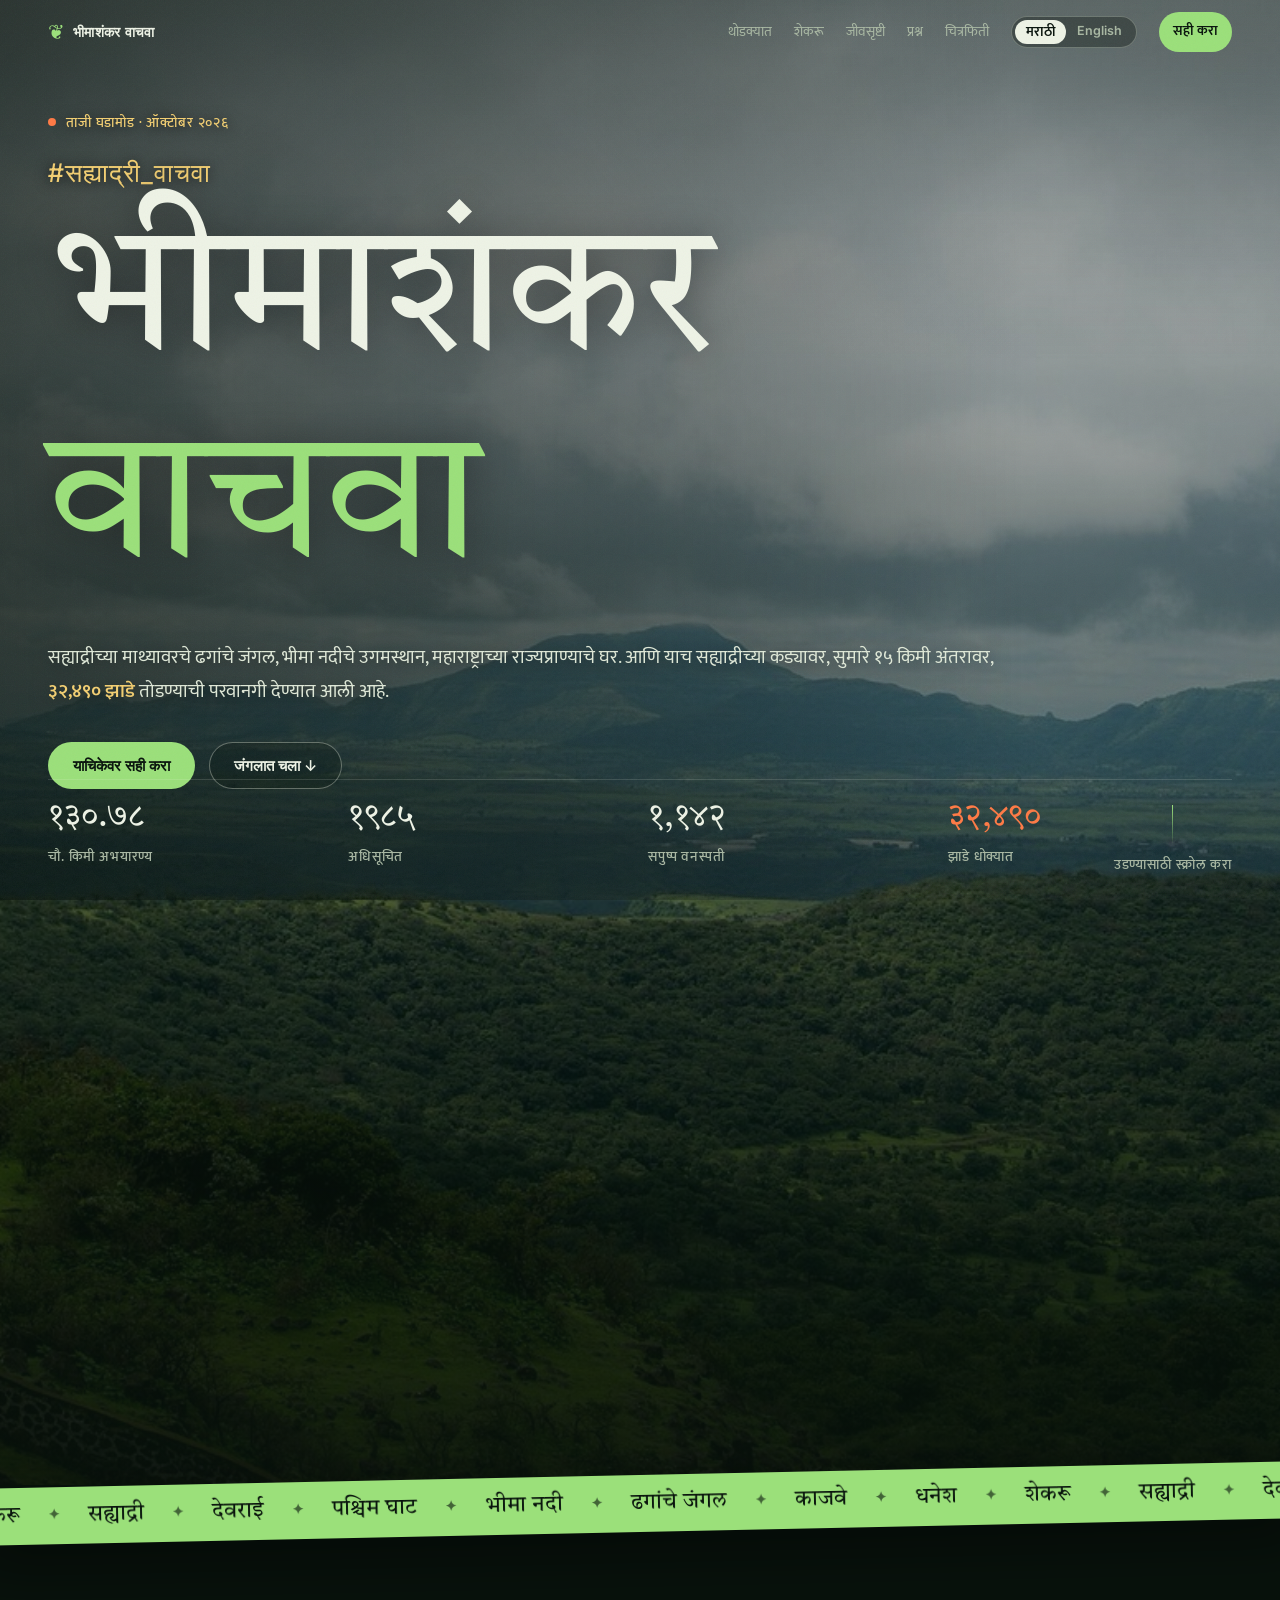
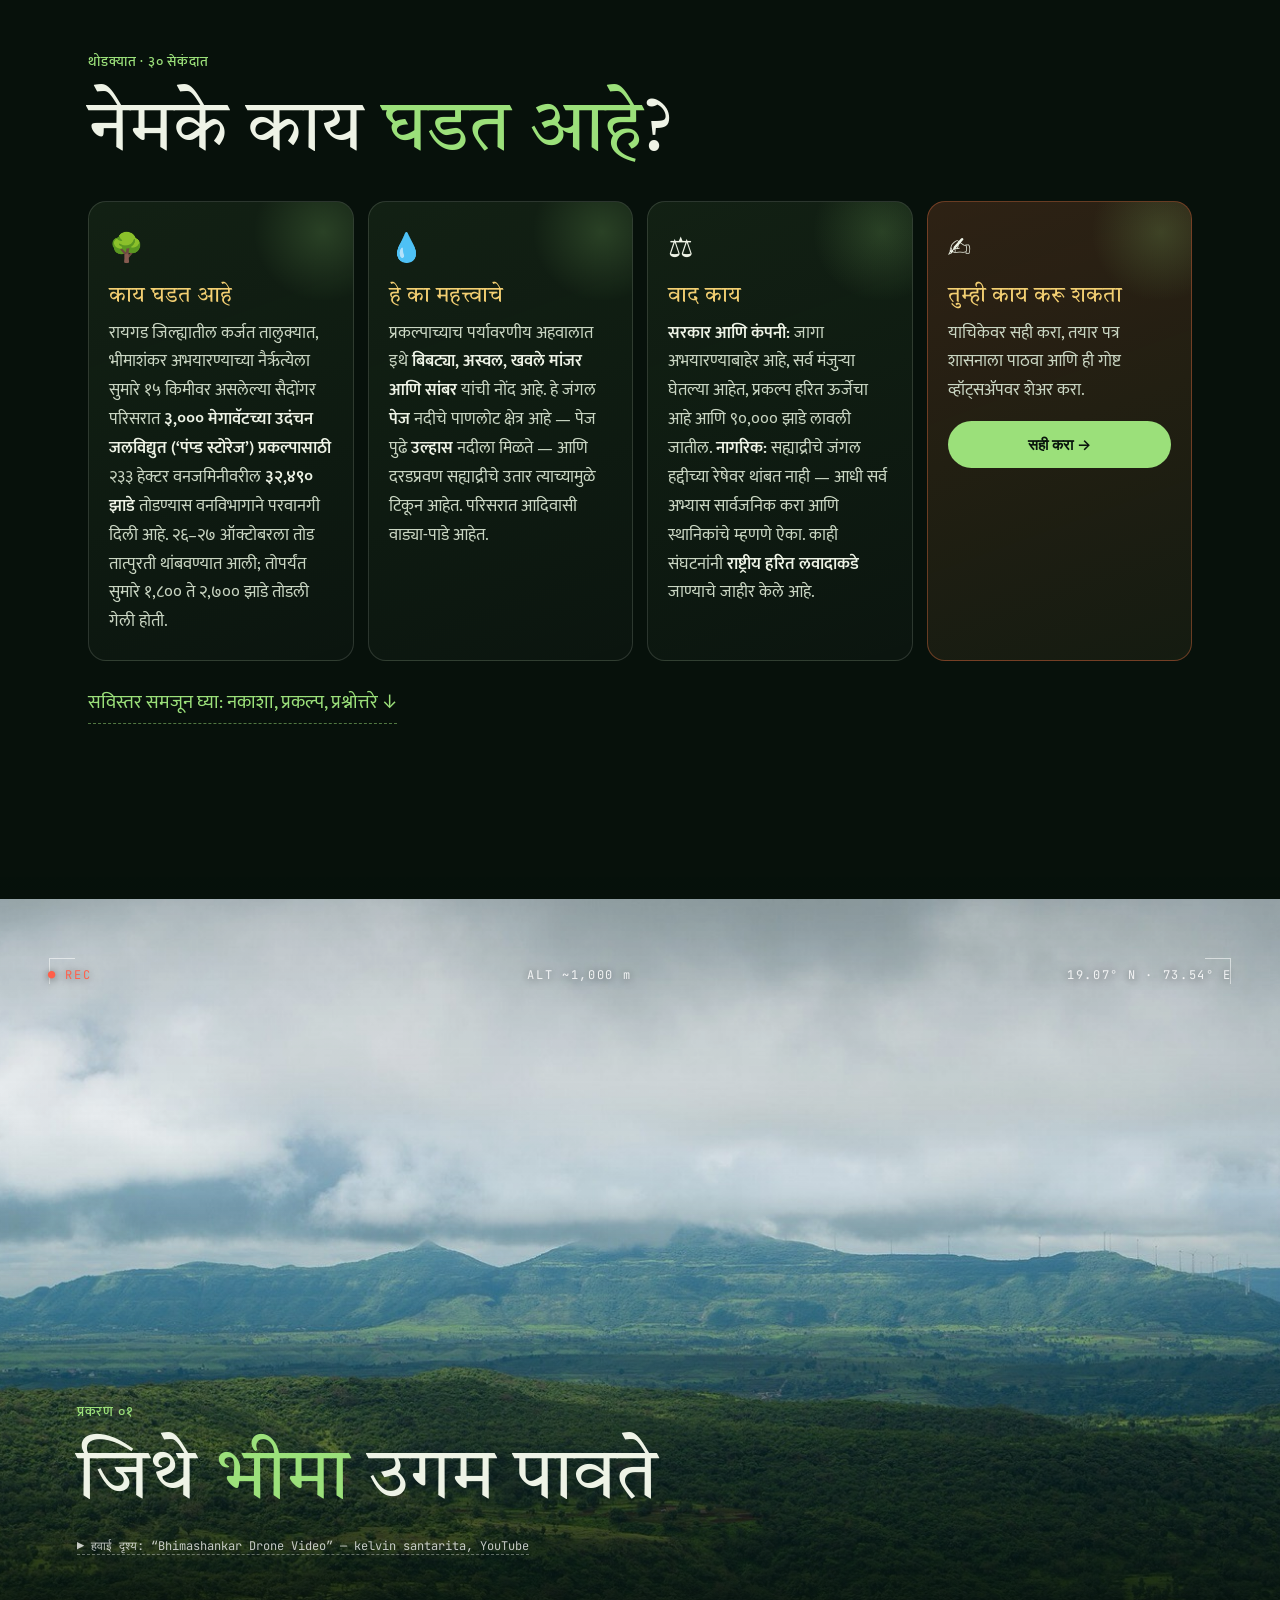
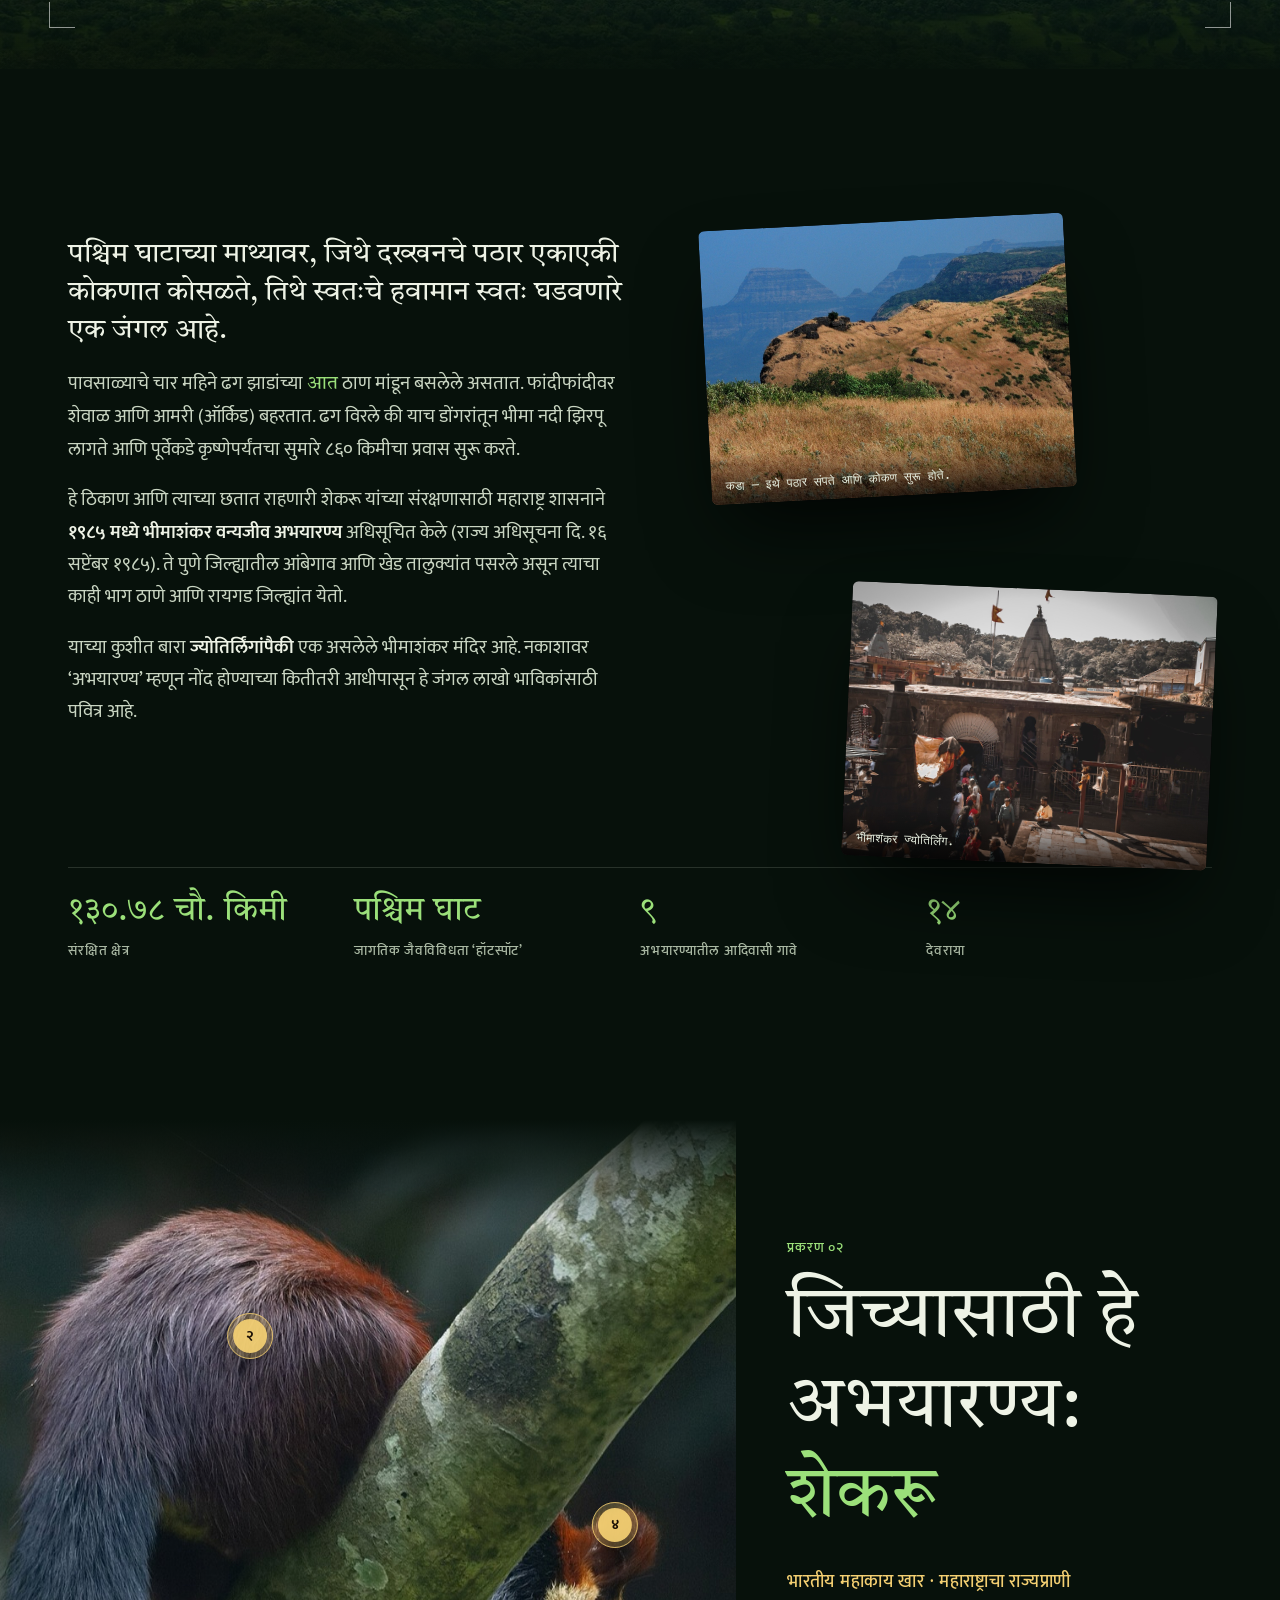
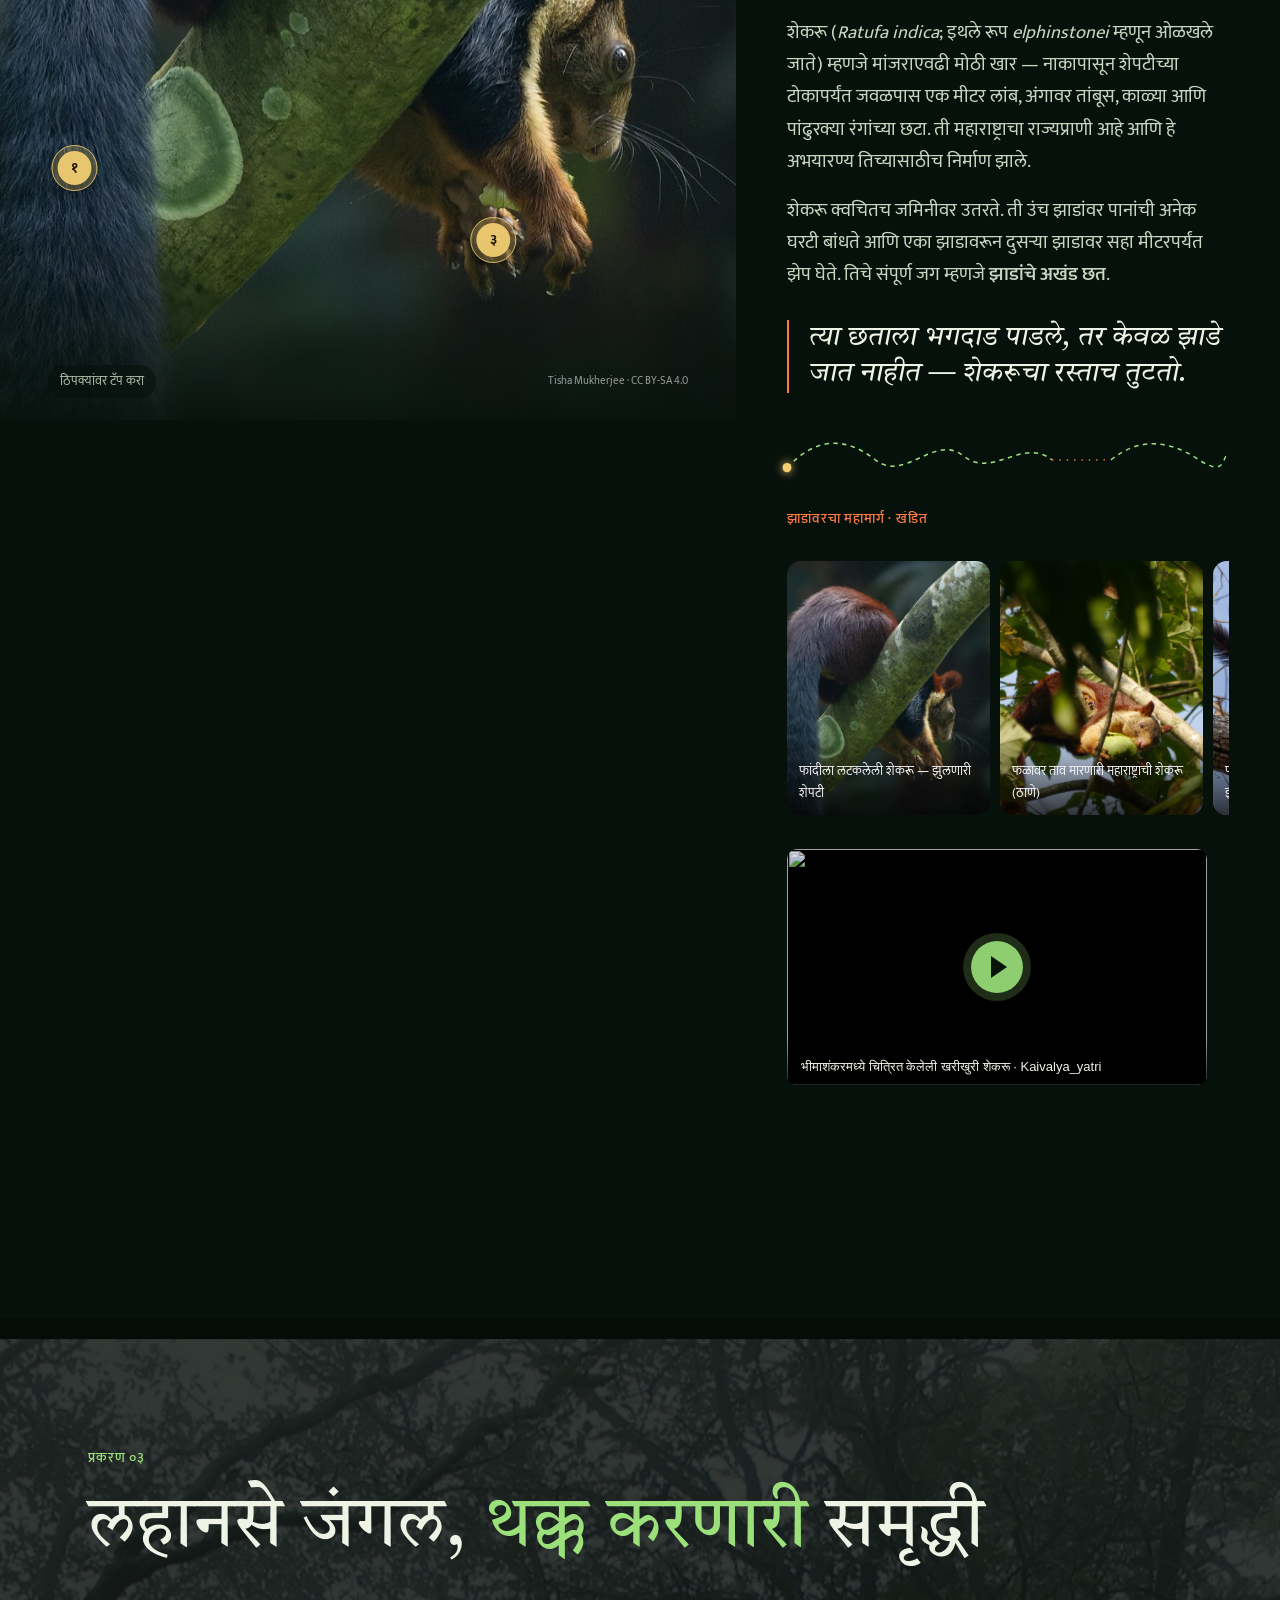
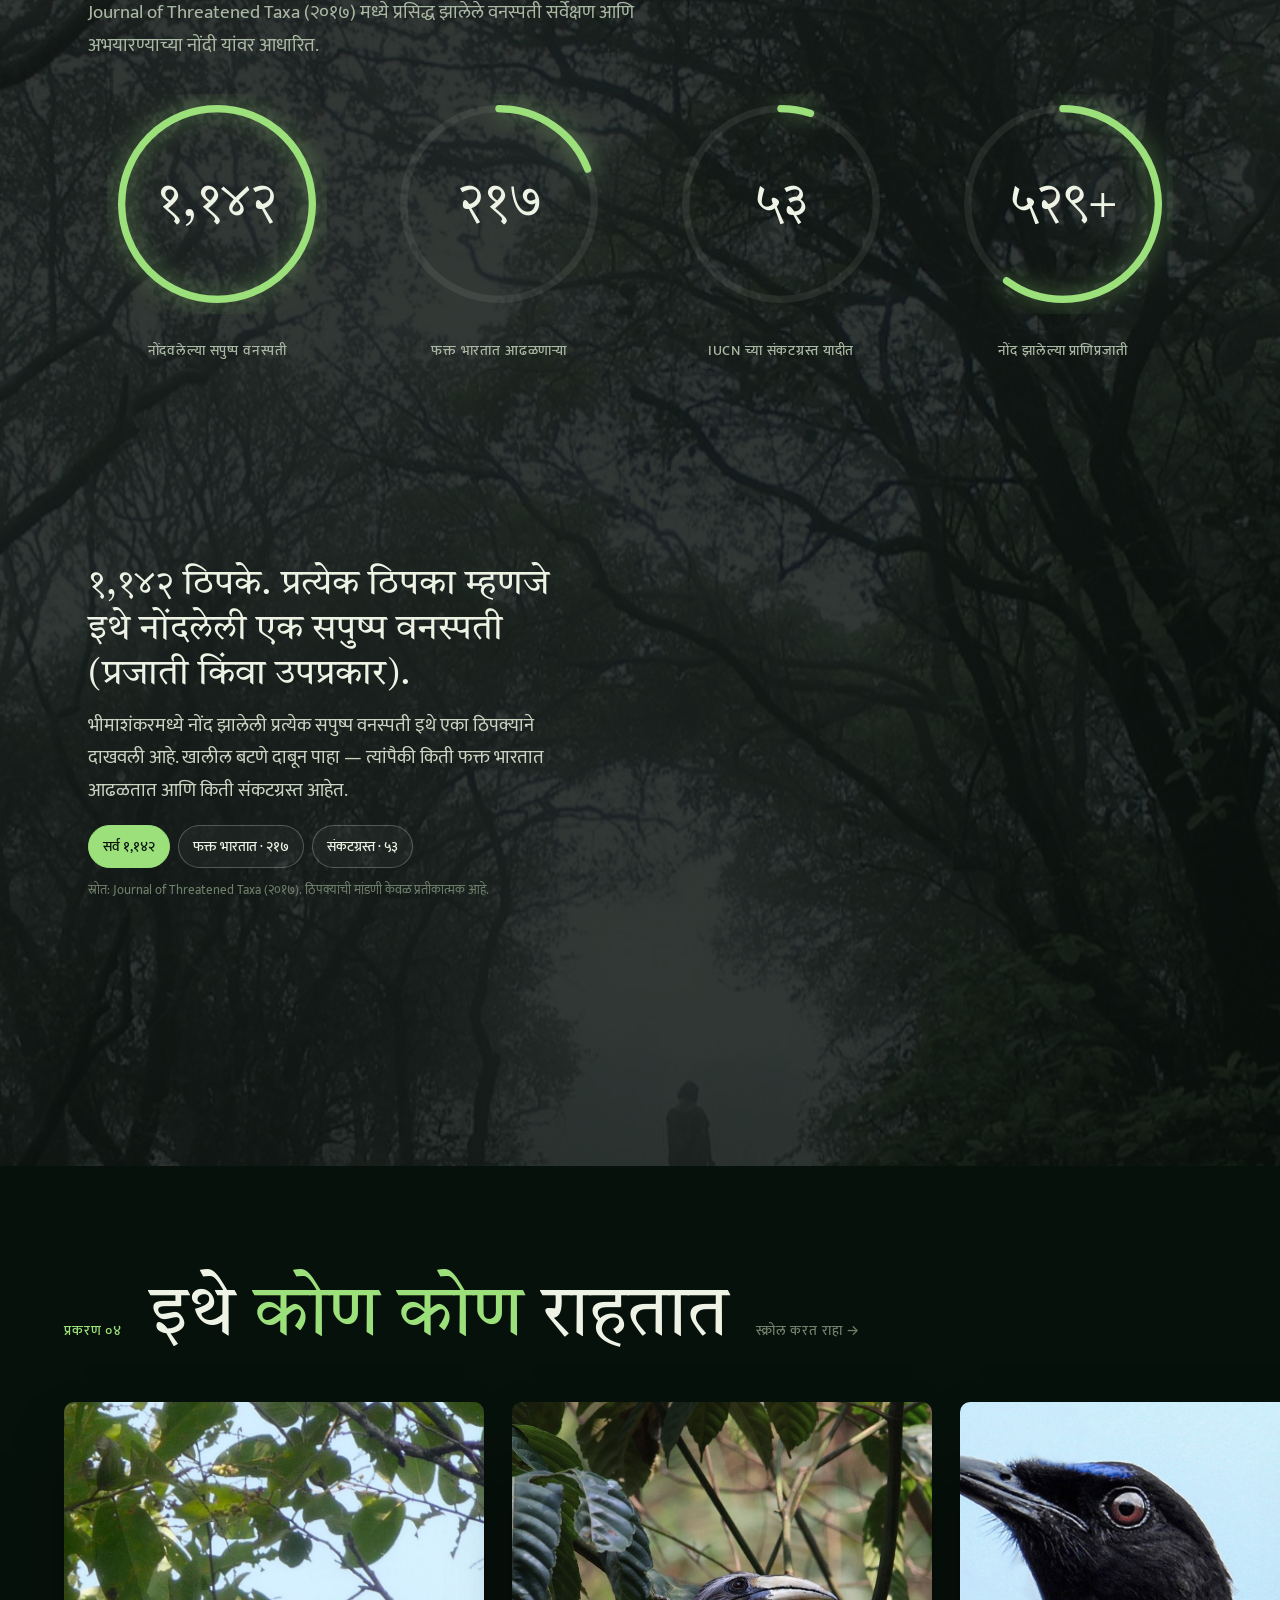
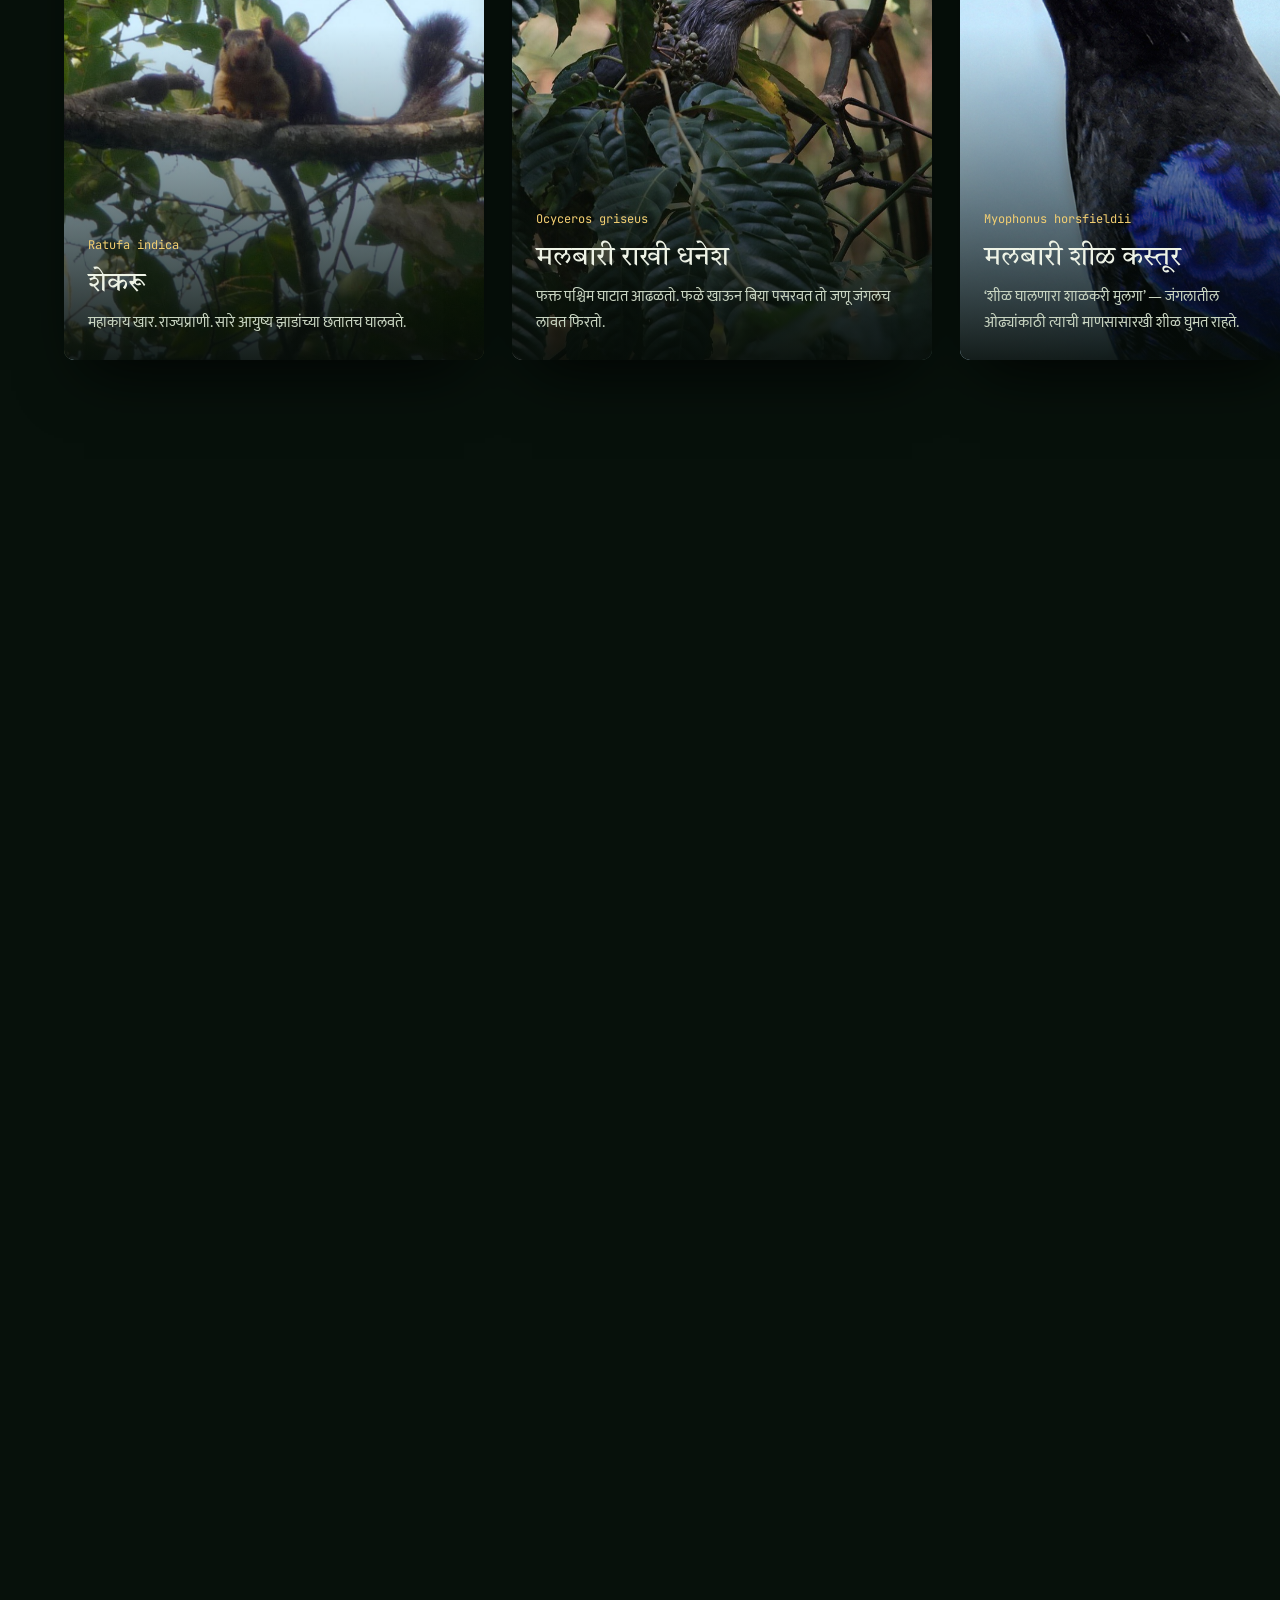
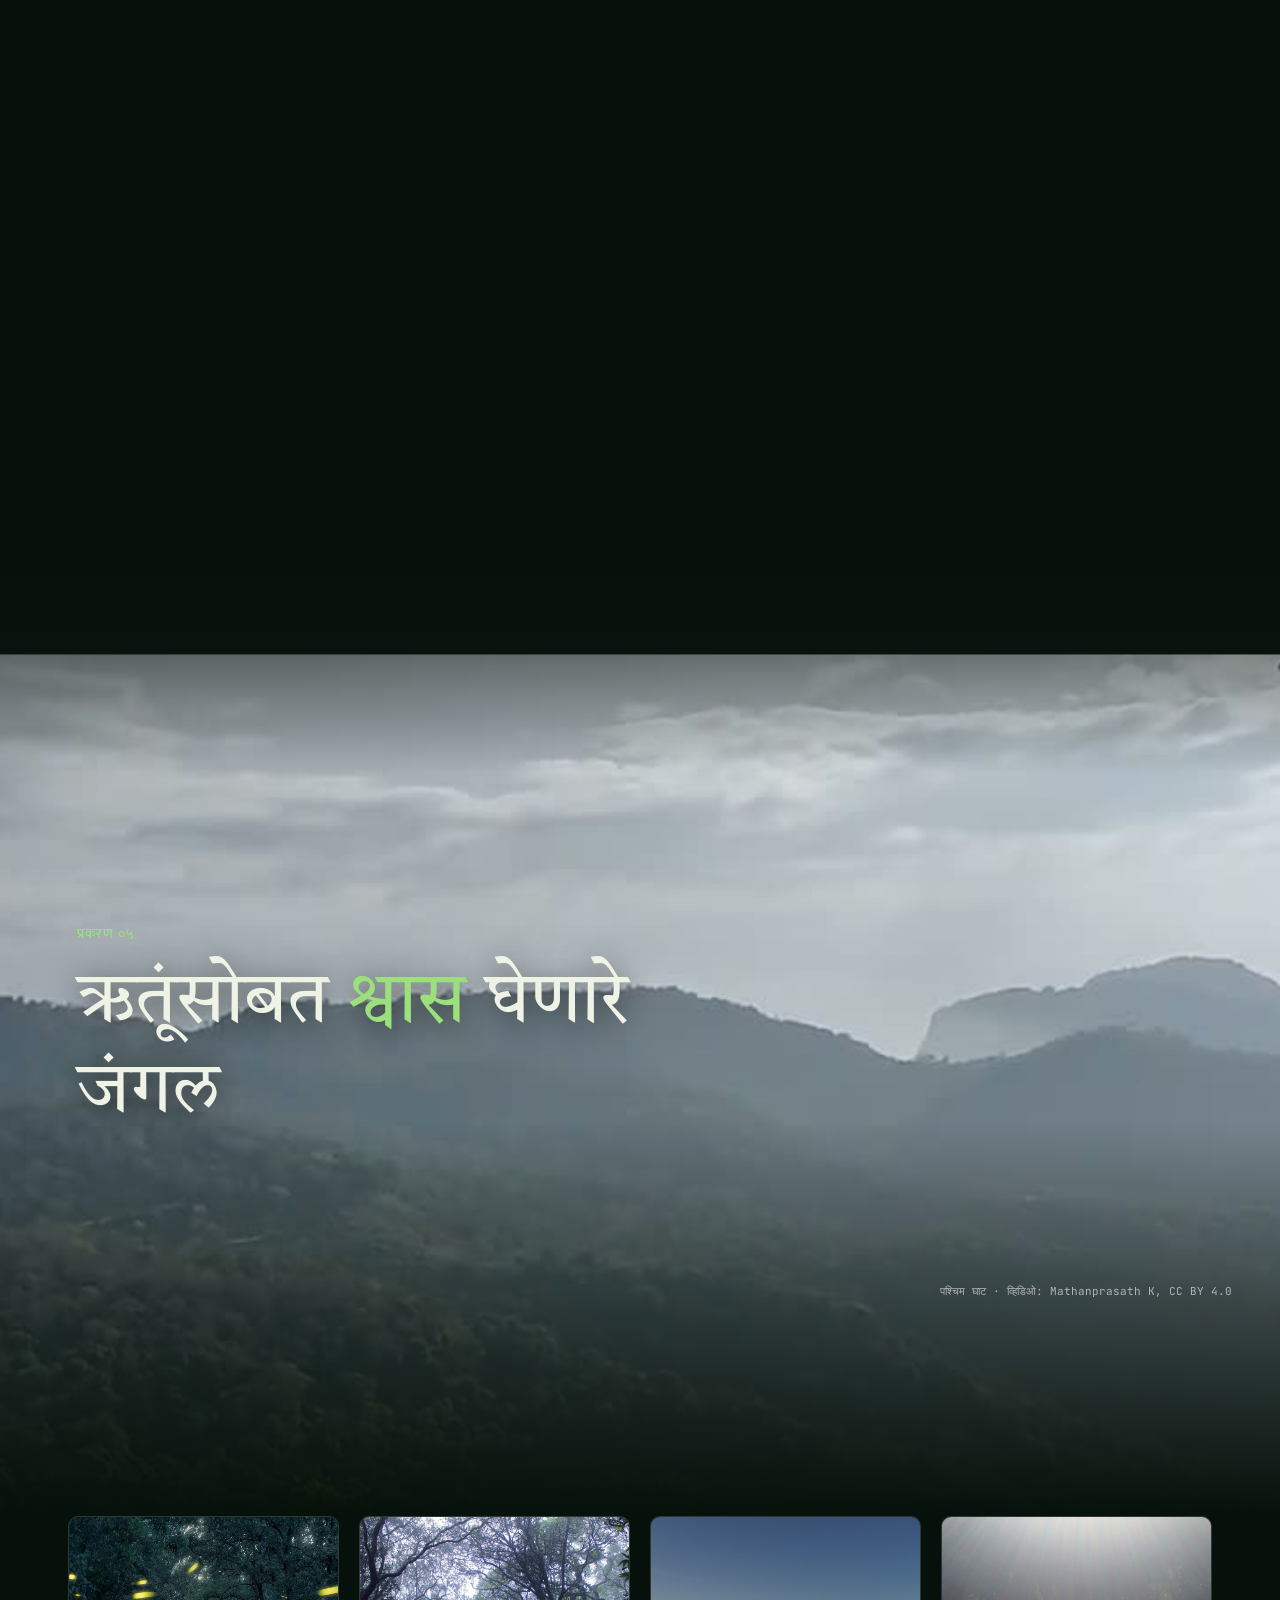
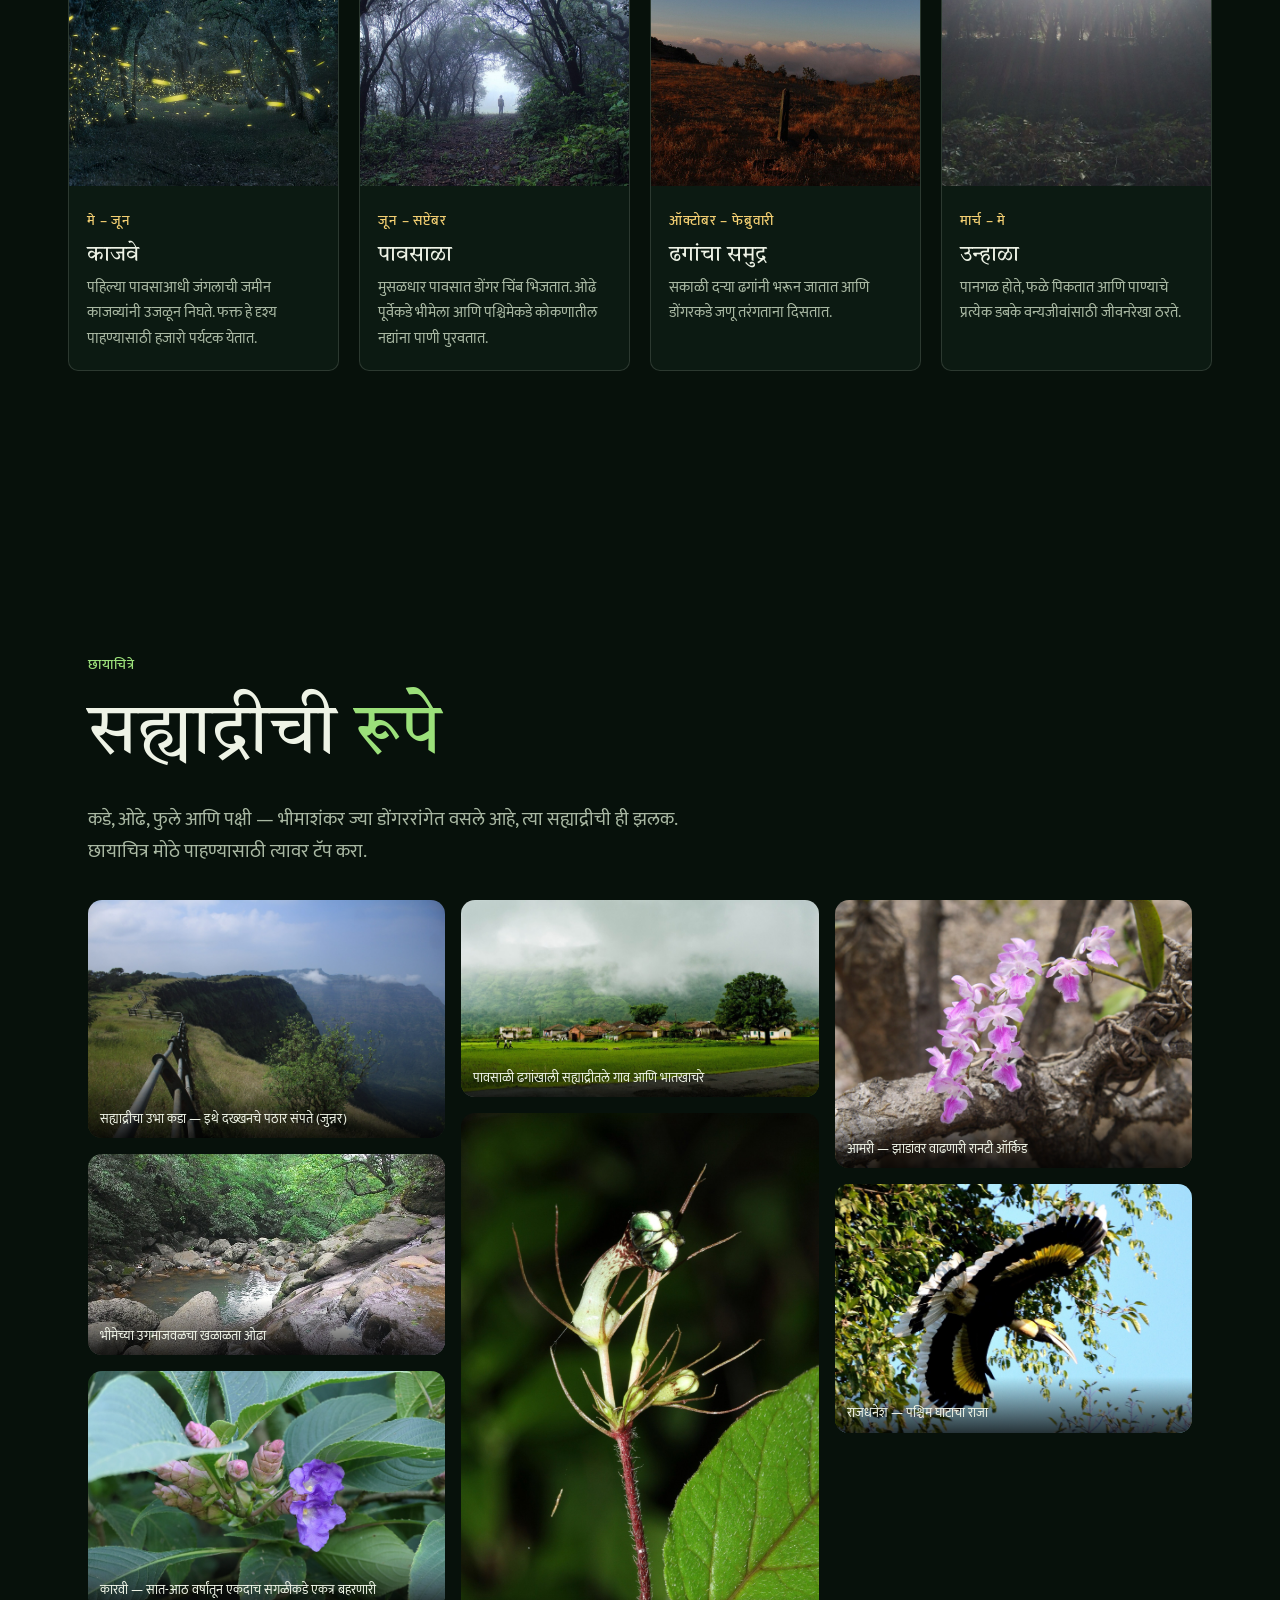
==== commit bd80c53f: "Secure petition: signatures go through the Worker (origin check, Turnstile, rate limit, one per emai" ====
--- a/index.html
+++ b/index.html
@@ -11,7 +11,7 @@
 <meta name="theme-color" content="#08120c">
 <link rel="preconnect" href="https://fonts.googleapis.com"><link rel="preconnect" href="https://fonts.gstatic.com" crossorigin>
 <link href="https://fonts.googleapis.com/css2?family=Fraunces:ital,opsz,wght@0,9..144,300..800;1,9..144,300..700&family=Inter:wght@400;500;600&family=JetBrains+Mono:wght@400;500&family=Tiro+Devanagari+Marathi:ital@0;1&family=Mukta:wght@300;400;500;600&display=swap" rel="stylesheet">
-<link rel="stylesheet" href="style.css?v=38f1c5e9">
+<link rel="stylesheet" href="style.css?v=77ae21aa">
 <script type="importmap">{"imports":{"three":"https://cdn.jsdelivr.net/npm/three@0.160.0/build/three.module.js","three/addons/":"https://cdn.jsdelivr.net/npm/three@0.160.0/examples/jsm/"}}</script>
 <script type="module" src="forest.js?v=a765c463"></script>
 <script src="https://cdn.jsdelivr.net/npm/d3@7.9.0/dist/d3.min.js" defer></script>
@@ -27,7 +27,6 @@
   <nav>
     <a class="nl" href="#brief">थोडक्यात</a><a class="nl" href="#shekru">शेकरू</a><a class="nl" href="#life">जीवसृष्टी</a><a class="nl" href="#issue">प्रश्न</a><a class="nl" href="#films">चित्रफिती</a>
     <span class="lsw" role="group" aria-label="Language"><a href="./" lang="mr" class="on" aria-current="page">मराठी</a><a href="en/" lang="en">English</a></span>
-    <a class="gh" href="https://github.com/KanurkarPrateek" target="_blank" rel="noopener" aria-label="GitHub"><svg viewBox="0 0 16 16" width="18" height="18"><path fill="currentColor" d="M8 0C3.58 0 0 3.58 0 8c0 3.54 2.29 6.53 5.47 7.59.4.07.55-.17.55-.38 0-.19-.01-.82-.01-1.49-2.01.37-2.53-.49-2.69-.94-.09-.23-.48-.94-.82-1.13-.28-.15-.68-.52-.01-.53.63-.01 1.08.58 1.23.82.72 1.21 1.87.87 2.33.66.07-.52.28-.87.51-1.07-1.78-.2-3.64-.89-3.64-3.95 0-.87.31-1.59.82-2.15-.08-.2-.36-1.02.08-2.12 0 0 .67-.21 2.2.82.64-.18 1.32-.27 2-.27.68 0 1.36.09 2 .27 1.53-1.04 2.2-.82 2.2-.82.44 1.1.16 1.92.08 2.12.51.56.82 1.27.82 2.15 0 3.07-1.87 3.75-3.65 3.95.29.25.54.73.54 1.48 0 1.07-.01 1.93-.01 2.2 0 .21.15.46.55.38A8.013 8.013 0 0016 8c0-4.42-3.58-8-8-8z"/></svg></a>
     <a class="cta" href="#sign">सही करा</a>
   </nav>
 </header>
@@ -433,13 +432,16 @@
       </ol>
     </div>
     <form id="petition" class="card" autocomplete="on">
-      <p class="visits in-card" hidden><span class="eye"></span><b data-visits>०</b> जणांनी ही गोष्ट पाहिली</p>
+      <p class="visits signs in-card" hidden><span class="eye"></span><b data-signs>०</b> जणांनी आतापर्यंत सही केली</p>
       <h3>तुमचे नाव जोडा</h3>
       <label>पूर्ण नाव<input name="name" required maxlength="80" placeholder="तुमचे नाव"></label>
       <div class="row"><label>शहर / गाव<input name="city" required maxlength="60" placeholder="पुणे"></label><label>ईमेल <small>(ऐच्छिक)</small><input name="email" type="email" maxlength="120" placeholder="you@example.com"></label></div>
       <label>भीमाशंकर तुमच्यासाठी का महत्त्वाचे आहे <small>(ऐच्छिक)</small><textarea name="why" rows="3" maxlength="400" placeholder="लहानपणी मी इथे ट्रेक केला होता…"></textarea></label>
+      <input class="hp" name="website" tabindex="-1" autocomplete="off" aria-hidden="true">
+      <div class="cf-turnstile" data-sitekey="0x4AAAAAAFpnEl0T2eyiwhEg" data-theme="dark" data-size="flexible" data-language="mr"></div>
+      <p class="form-err" role="alert" hidden></p>
       <button class="btn solid wide" type="submit">सही करा आणि जंगल वाचवा</button>
-      <p class="fine">अधिकृत याचिकेची लिंक जोडलेली असल्यास सही केल्यावर ती उघडेल; नाहीतर पाठवण्यासाठी तयार पत्र मिळेल. तुमची कोणतीही माहिती या संकेतस्थळावर साठवली जात नाही.</p>
+      <p class="fine">तुमचे नाव, शहर/गाव आणि (दिलेला असल्यास) ईमेल याचिकेच्या नोंदीसाठी सुरक्षितपणे साठवले जातात. ते सार्वजनिक केले जाणार नाहीत; फक्त शासनाकडे याचिका सादर करताना वापरले जातील.</p>
       <div class="done" hidden>
         <p class="tick">✓</p>
         <h3>धन्यवाद, <span id="sName"></span>.</h3>
@@ -486,7 +488,7 @@
     <div>
       <h4>छायाचित्रे आणि व्हिडिओ</h4>
       <ul class="credits" id="credits"></ul>
-      <div class="love">सह्याद्रीच्या <span>♥</span> प्रेमापोटी — <a href="https://github.com/KanurkarPrateek" target="_blank" rel="noopener">प्रतीक कानुरकर</a></div>
+      <div class="love">सह्याद्रीच्या <span>♥</span> प्रेमापोटी — <b>शिवरायांचा एक जागरूक मावळा</b></div>
       <a class="btn ghost" href="#hero">पुन्हा जंगलाच्या छतावर ↑</a>
     </div>
   </div>
@@ -495,6 +497,6 @@
 <div class="lb" id="lb" hidden><img alt=""><p></p><button aria-label="Close">✕</button></div>
 <a class="mbar" href="#sign"><span>🌳 ३२,४९० झाडे धोक्यात</span><b>सही करा →</b></a>
 
-<script src="app.js?v=0c584297"></script>
+<script src="app.js?v=c6fc0447"></script>
 </body>
 </html>
--- a/style.css
+++ b/style.css
@@ -745,3 +745,9 @@
 @media (max-width:699px){#hero .hero-in::before{background:linear-gradient(180deg,rgba(7,17,11,.15) 0%,rgba(7,17,11,.55) 35%,rgba(7,17,11,.7) 100%)}}
 .hero-in{z-index:1}
 .kicker,h1 .sm{text-shadow:0 1px 14px rgba(0,0,0,.8)}
+.hp{position:absolute;left:-9999px;width:1px;height:1px;opacity:0}
+.cf-turnstile{margin:4px 0 14px;min-height:65px}
+.form-err{background:rgba(255,122,69,.12);border:1px solid rgba(255,122,69,.45);color:#ffd2bd;border-radius:10px;padding:10px 12px;margin:0 0 12px;font-size:14.5px}
+.form-err[hidden]{display:none}
+.btn:disabled{opacity:.6;cursor:wait}
+.love b{color:var(--leaf);font-family:var(--mr);font-weight:400}
